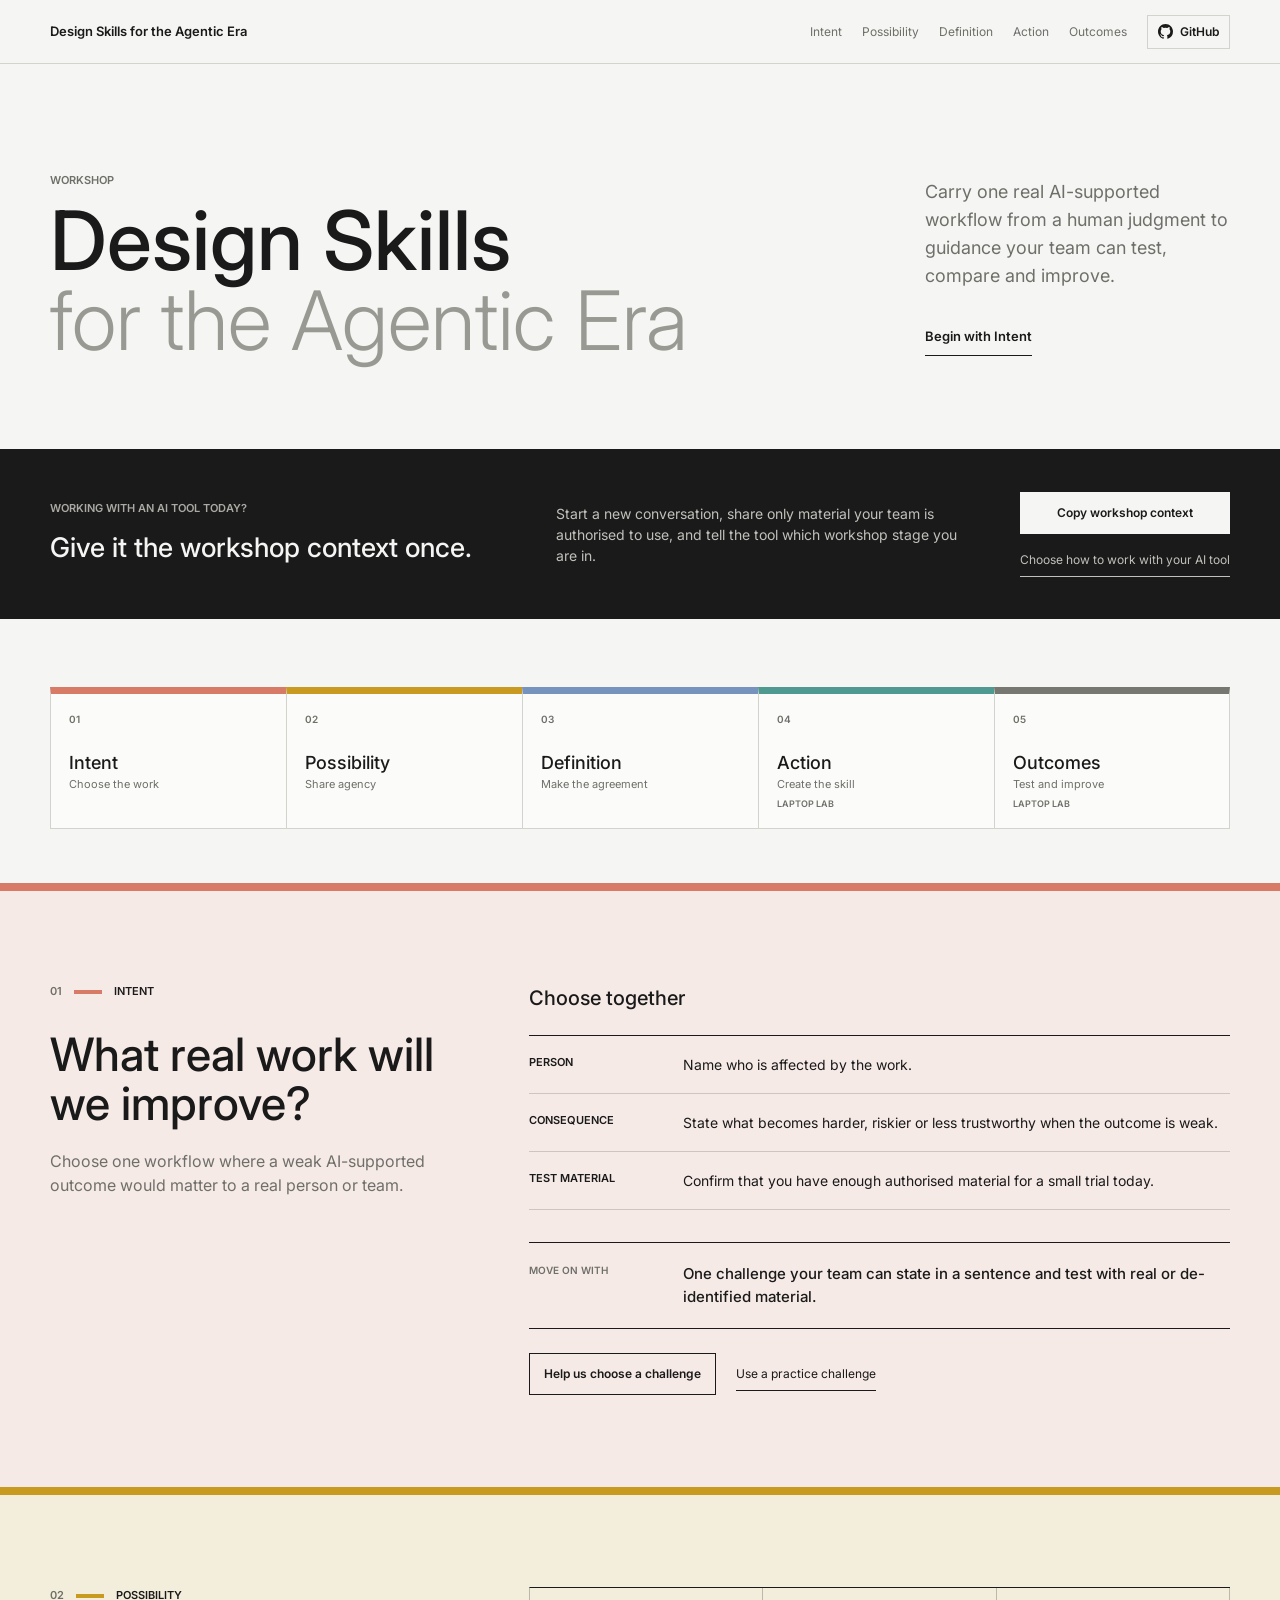
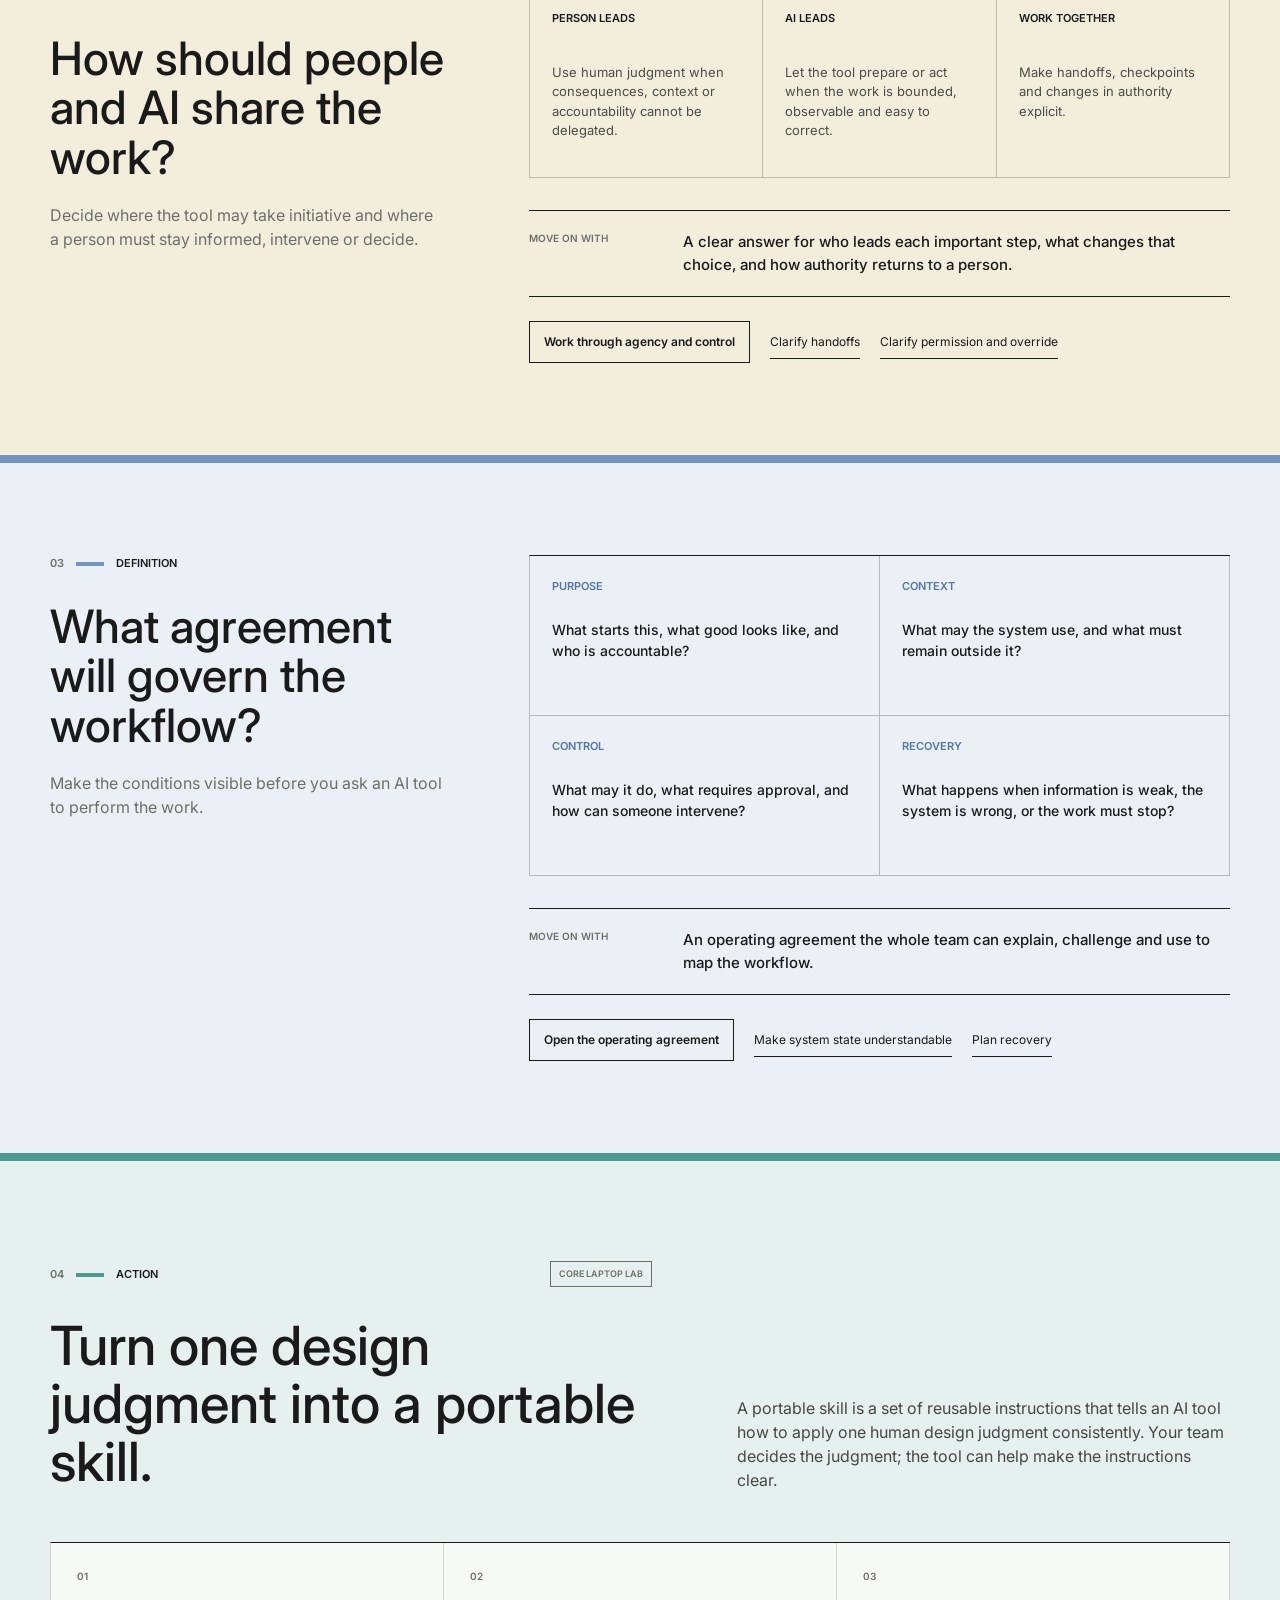
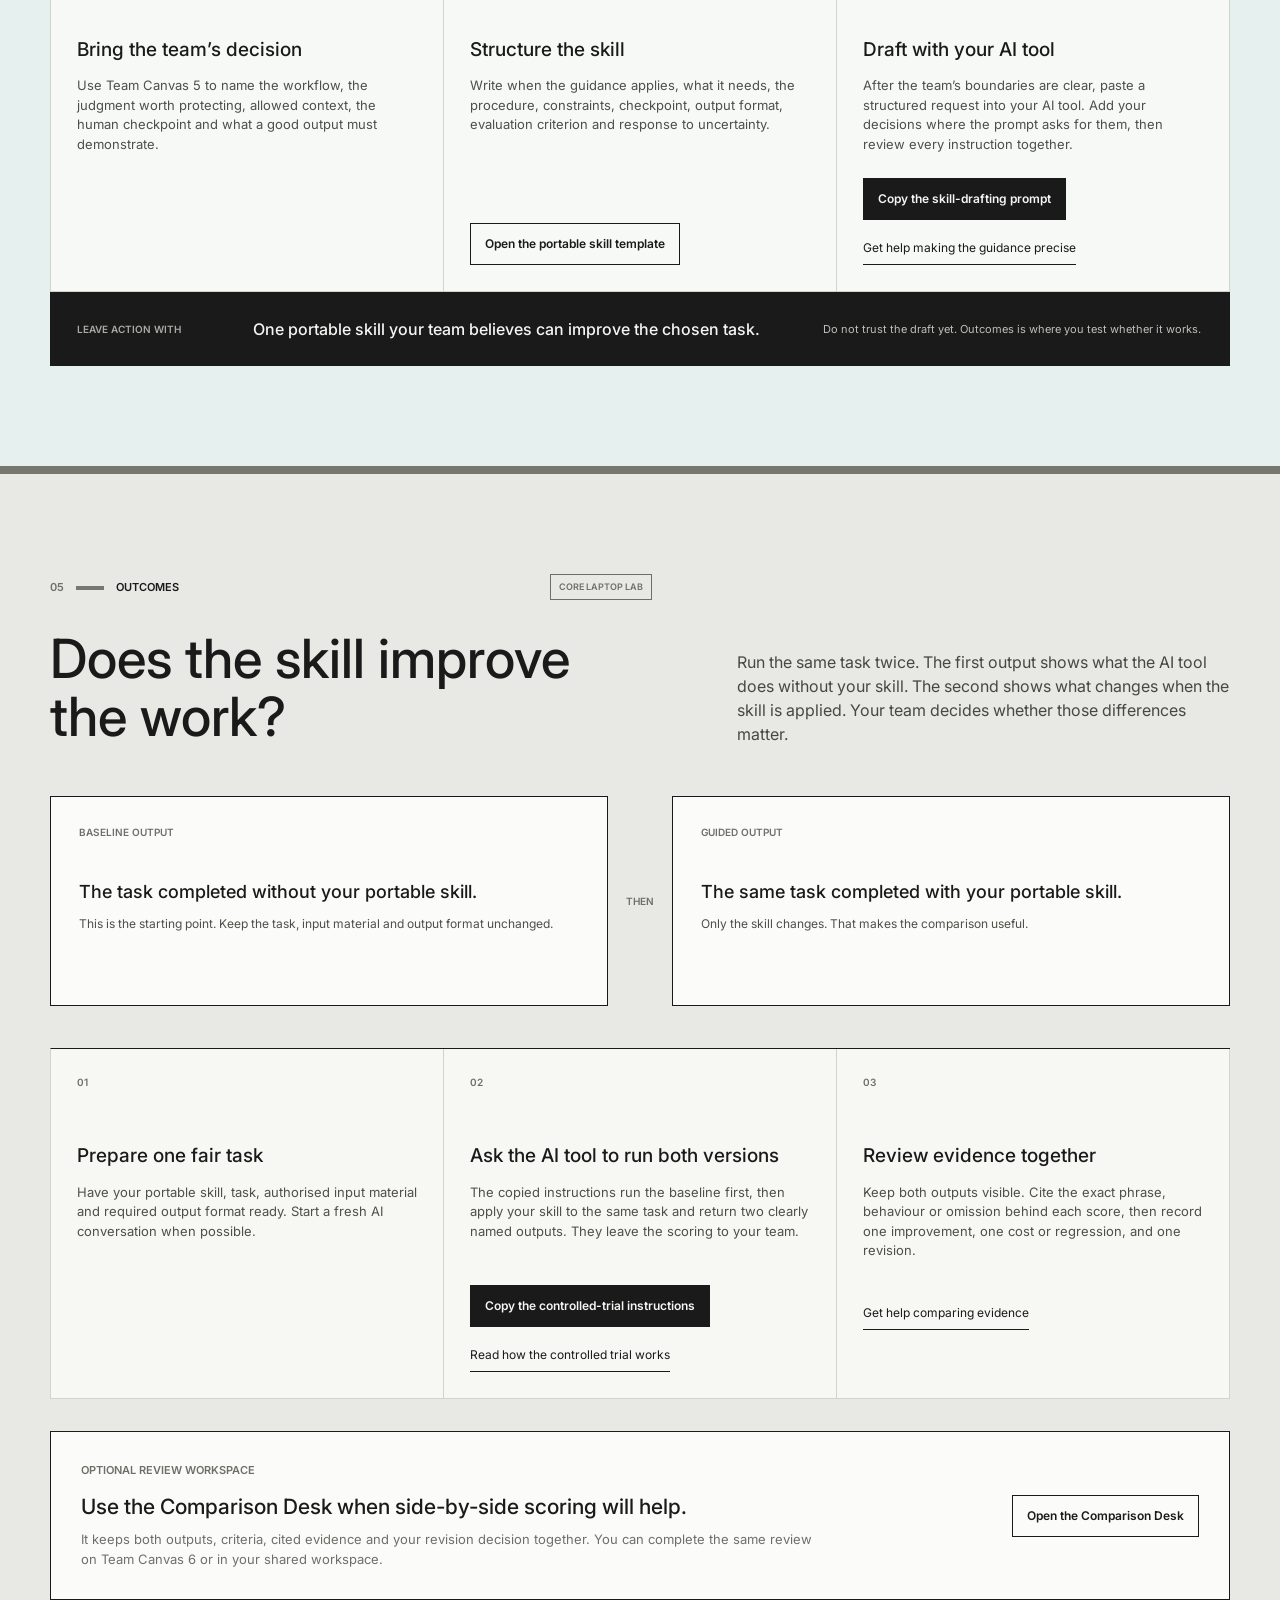
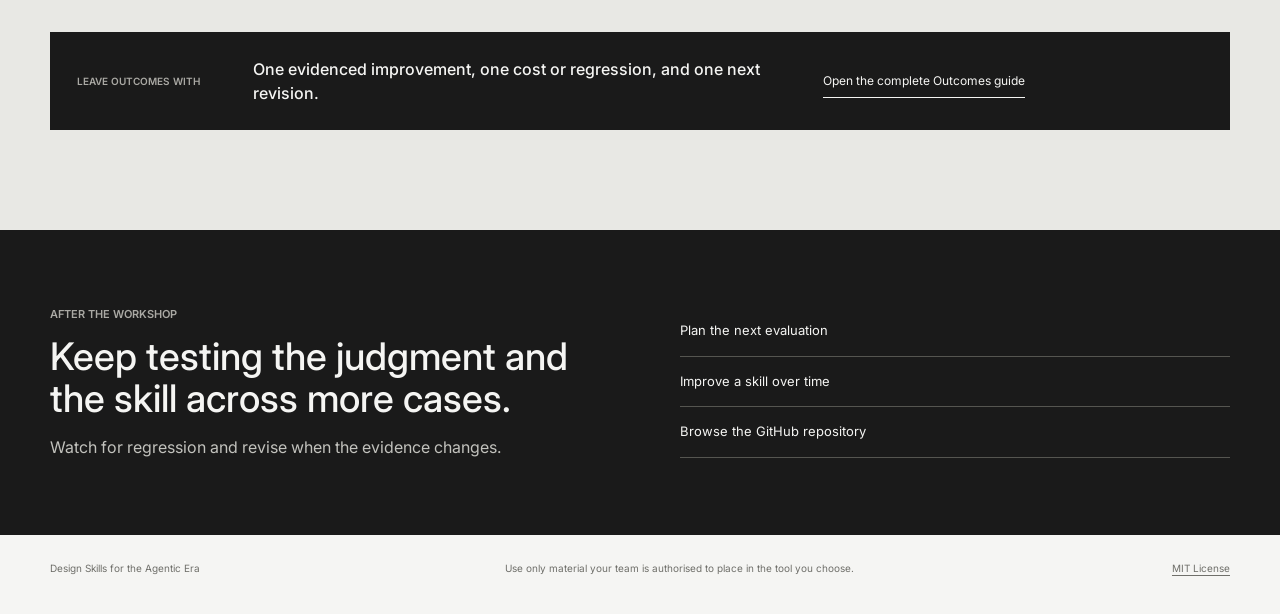
==== site/index.html @ a579d84e "Center navigation and refine closing copy" ====
<!doctype html>
<html lang="en">
<head>
  <meta charset="utf-8">
  <meta name="viewport" content="width=device-width, initial-scale=1">
  <meta name="description" content="A participant companion for the Design Skills for the Agentic Era workshop.">
  <title>Design Skills for the Agentic Era</title>
  <link rel="stylesheet" href="styles.css">
  <script src="content.generated.js" defer></script>
  <script src="app.js" defer></script>
</head>
<body>
  <header class="masthead">
    <a class="brand" href="#top"><strong>Design Skills for the Agentic Era</strong></a>
    <nav aria-label="Primary navigation">
      <a href="#intent">Intent</a>
      <a href="#possibility">Possibility</a>
      <a href="#definition">Definition</a>
      <a href="#action">Action</a>
      <a href="#outcomes">Outcomes</a>
      <a class="github-link" href="https://github.com/SuhaibAslam/hatch-conference"><svg aria-hidden="true" viewBox="0 0 16 16"><path fill="currentColor" d="M8 0C3.58 0 0 3.64 0 8.13c0 3.59 2.29 6.64 5.47 7.71.4.08.55-.18.55-.39 0-.19-.01-.84-.01-1.53-2.01.38-2.53-.5-2.69-.96-.09-.23-.48-.96-.82-1.15-.28-.15-.68-.53-.01-.54.63-.01 1.08.59 1.23.83.72 1.23 1.87.88 2.33.67.07-.53.28-.88.51-1.08-1.78-.21-3.64-.91-3.64-4.02 0-.89.31-1.62.82-2.19-.08-.21-.36-1.04.08-2.16 0 0 .67-.22 2.2.84A7.5 7.5 0 0 1 8 3.9a7.5 7.5 0 0 1 2 .27c1.53-1.06 2.2-.84 2.2-.84.44 1.12.16 1.95.08 2.16.51.57.82 1.29.82 2.19 0 3.12-1.87 3.81-3.65 4.02.29.25.54.74.54 1.5 0 1.08-.01 1.95-.01 2.22 0 .22.15.47.55.39A8.13 8.13 0 0 0 16 8.13C16 3.64 12.42 0 8 0Z"/></svg><span>GitHub</span></a>
    </nav>
  </header>

  <main id="top">
    <section class="hero shell">
      <div class="hero-title">
        <p class="eyebrow">Workshop</p>
        <h1>Design Skills <span>for the Agentic Era</span></h1>
      </div>
      <div class="hero-intro">
        <p>Carry one real AI-supported workflow from a human judgment to guidance your team can test, compare and improve.</p>
        <a class="primary-link" href="#intent">Begin with Intent</a>
      </div>
    </section>

    <section class="tool-onramp">
      <div class="shell onramp-grid">
        <div>
          <p class="eyebrow">Working with an AI tool today?</p>
          <h2>Give it the workshop context once.</h2>
        </div>
        <p>Start a new conversation, share only material your team is authorised to use, and tell the tool which workshop stage you are in.</p>
        <div class="onramp-actions">
          <button class="button button-inverse" type="button" data-copy-action="quickstart">Copy workshop context</button>
          <button class="text-link" type="button" data-resource="tool-setup/README.md">Choose how to work with your AI tool</button>
        </div>
      </div>
    </section>

    <nav class="journey-nav shell" id="journey" aria-label="Workshop stages">
      <a class="journey-link intent" href="#intent"><span>01</span><strong>Intent</strong><small>Choose the work</small></a>
      <a class="journey-link possibility" href="#possibility"><span>02</span><strong>Possibility</strong><small>Share agency</small></a>
      <a class="journey-link definition" href="#definition"><span>03</span><strong>Definition</strong><small>Make the agreement</small></a>
      <a class="journey-link action" href="#action"><span>04</span><strong>Action</strong><small>Create the skill</small><em>Laptop lab</em></a>
      <a class="journey-link outcomes" href="#outcomes"><span>05</span><strong>Outcomes</strong><small>Test and improve</small><em>Laptop lab</em></a>
    </nav>

    <section class="stage stage-intent" id="intent">
      <div class="shell stage-grid">
        <header class="stage-heading">
          <p class="stage-number">01 <span>Intent</span></p>
          <h2>What real work will we improve?</h2>
          <p>Choose one workflow where a weak AI-supported outcome would matter to a real person or team.</p>
        </header>
        <div class="stage-body">
          <h3>Choose together</h3>
          <ul class="decision-list">
            <li><span>Person</span>Name who is affected by the work.</li>
            <li><span>Consequence</span>State what becomes harder, riskier or less trustworthy when the outcome is weak.</li>
            <li><span>Test material</span>Confirm that you have enough authorised material for a small trial today.</li>
          </ul>
          <div class="stage-output"><span>Move on with</span><strong>One challenge your team can state in a sentence and test with real or de-identified material.</strong></div>
          <div class="stage-actions">
            <button class="button" type="button" data-resource="workshop/01-intent/guidance--choose-a-challenge.md">Help us choose a challenge</button>
            <button class="text-link" type="button" data-resource="workshop/01-intent/examples--starting-challenges/README.md">Use a practice challenge</button>
          </div>
        </div>
      </div>
    </section>

    <section class="stage stage-possibility" id="possibility">
      <div class="shell stage-grid">
        <header class="stage-heading">
          <p class="stage-number">02 <span>Possibility</span></p>
          <h2>How should people and AI share the work?</h2>
          <p>Decide where the tool may take initiative and where a person must stay informed, intervene or decide.</p>
        </header>
        <div class="stage-body">
          <div class="agency-grid">
            <article><span>Person leads</span><p>Use human judgment when consequences, context or accountability cannot be delegated.</p></article>
            <article><span>AI leads</span><p>Let the tool prepare or act when the work is bounded, observable and easy to correct.</p></article>
            <article><span>Work together</span><p>Make handoffs, checkpoints and changes in authority explicit.</p></article>
          </div>
          <div class="stage-output"><span>Move on with</span><strong>A clear answer for who leads each important step, what changes that choice, and how authority returns to a person.</strong></div>
          <div class="stage-actions">
            <button class="button" type="button" data-resource="workshop/02-possibility/guidance--agency-and-control.md">Work through agency and control</button>
            <button class="text-link" type="button" data-resource="skills/mixed-initiative-flow/SKILL.md">Clarify handoffs</button>
            <button class="text-link" type="button" data-resource="skills/consent-and-agency/SKILL.md">Clarify permission and override</button>
          </div>
        </div>
      </div>
    </section>

    <section class="stage stage-definition" id="definition">
      <div class="shell stage-grid">
        <header class="stage-heading">
          <p class="stage-number">03 <span>Definition</span></p>
          <h2>What agreement will govern the workflow?</h2>
          <p>Make the conditions visible before you ask an AI tool to perform the work.</p>
        </header>
        <div class="stage-body">
          <div class="agreement-grid">
            <article><span>Purpose</span><strong>What starts this, what good looks like, and who is accountable?</strong></article>
            <article><span>Context</span><strong>What may the system use, and what must remain outside it?</strong></article>
            <article><span>Control</span><strong>What may it do, what requires approval, and how can someone intervene?</strong></article>
            <article><span>Recovery</span><strong>What happens when information is weak, the system is wrong, or the work must stop?</strong></article>
          </div>
          <div class="stage-output"><span>Move on with</span><strong>An operating agreement the whole team can explain, challenge and use to map the workflow.</strong></div>
          <div class="stage-actions">
            <button class="button" type="button" data-resource="workshop/03-definition/template--operating-agreement.md">Open the operating agreement</button>
            <button class="text-link" type="button" data-resource="skills/transparency-patterns/SKILL.md">Make system state understandable</button>
            <button class="text-link" type="button" data-resource="skills/failure-recovery/SKILL.md">Plan recovery</button>
          </div>
        </div>
      </div>
    </section>

    <section class="stage stage-action lab-stage" id="action">
      <div class="shell">
        <header class="lab-heading">
          <div>
            <p class="stage-number">04 <span>Action</span> <em>Core laptop lab</em></p>
            <h2>Turn one design judgment into a portable skill.</h2>
          </div>
          <p>A portable skill is a set of reusable instructions that tells an AI tool how to apply one human design judgment consistently. Your team decides the judgment; the tool can help make the instructions clear.</p>
        </header>

        <div class="lab-steps">
          <article class="lab-step">
            <span class="step-number">01</span>
            <h3>Bring the team’s decision</h3>
            <p>Use Team Canvas 5 to name the workflow, the judgment worth protecting, allowed context, the human checkpoint and what a good output must demonstrate.</p>
          </article>
          <article class="lab-step">
            <span class="step-number">02</span>
            <h3>Structure the skill</h3>
            <p>Write when the guidance applies, what it needs, the procedure, constraints, checkpoint, output format, evaluation criterion and response to uncertainty.</p>
            <button class="button" type="button" data-resource="workshop/04-action/template--portable-skill.md">Open the portable skill template</button>
          </article>
          <article class="lab-step">
            <span class="step-number">03</span>
            <h3>Draft with your AI tool</h3>
            <p>After the team’s boundaries are clear, paste a structured request into your AI tool. Add your decisions where the prompt asks for them, then review every instruction together.</p>
            <button class="button button-primary" type="button" data-copy-action="draft">Copy the skill-drafting prompt</button>
            <button class="text-link" type="button" data-resource="skills/constraint-specification/SKILL.md">Get help making the guidance precise</button>
          </article>
        </div>
        <div class="lab-output"><span>Leave Action with</span><strong>One portable skill your team believes can improve the chosen task.</strong><small>Do not trust the draft yet. Outcomes is where you test whether it works.</small></div>
      </div>
    </section>

    <section class="stage stage-outcomes lab-stage" id="outcomes">
      <div class="shell">
        <header class="lab-heading outcomes-heading">
          <div>
            <p class="stage-number">05 <span>Outcomes</span> <em>Core laptop lab</em></p>
            <h2>Does the skill improve the work?</h2>
          </div>
          <p>Run the same task twice. The first output shows what the AI tool does without your skill. The second shows what changes when the skill is applied. Your team decides whether those differences matter.</p>
        </header>

        <div class="comparison-pair" aria-label="Controlled comparison">
          <article><span>Baseline output</span><strong>The task completed without your portable skill.</strong><p>This is the starting point. Keep the task, input material and output format unchanged.</p></article>
          <div aria-hidden="true">then</div>
          <article><span>Guided output</span><strong>The same task completed with your portable skill.</strong><p>Only the skill changes. That makes the comparison useful.</p></article>
        </div>

        <div class="outcome-steps">
          <article>
            <span class="step-number">01</span>
            <h3>Prepare one fair task</h3>
            <p>Have your portable skill, task, authorised input material and required output format ready. Start a fresh AI conversation when possible.</p>
          </article>
          <article>
            <span class="step-number">02</span>
            <h3>Ask the AI tool to run both versions</h3>
            <p>The copied instructions run the baseline first, then apply your skill to the same task and return two clearly named outputs. They leave the scoring to your team.</p>
            <button class="button button-primary" type="button" data-copy-action="trial">Copy the controlled-trial instructions</button>
            <button class="text-link" type="button" data-resource="skills/run-skill-trial/SKILL.md">Read how the controlled trial works</button>
          </article>
          <article>
            <span class="step-number">03</span>
            <h3>Review evidence together</h3>
            <p>Keep both outputs visible. Cite the exact phrase, behaviour or omission behind each score, then record one improvement, one cost or regression, and one revision.</p>
            <button class="text-link" type="button" data-resource="skills/comparative-evaluation/SKILL.md">Get help comparing evidence</button>
          </article>
        </div>

        <div class="desk-callout">
          <div>
            <p class="eyebrow">Optional review workspace</p>
            <h3>Use the Comparison Desk when side-by-side scoring will help.</h3>
            <p>It keeps both outputs, criteria, cited evidence and your revision decision together. You can complete the same review on Team Canvas 6 or in your shared workspace.</p>
          </div>
          <a class="button" data-desk href="../workshop/05-outcomes/comparison-desk.html">Open the Comparison Desk</a>
        </div>

        <div class="lab-output"><span>Leave Outcomes with</span><strong>One evidenced improvement, one cost or regression, and one next revision.</strong><button class="text-link" type="button" data-resource="workshop/05-outcomes/00-start-here.md">Open the complete Outcomes guide</button></div>
      </div>
    </section>

    <section class="after-workshop">
      <div class="shell after-grid">
        <div><p class="eyebrow">After the workshop</p><h2>Keep testing the judgment and the skill across more cases.</h2><p>Watch for regression and revise when the evidence changes.</p></div>
        <div class="after-links">
          <button type="button" data-resource="workshop/05-outcomes/template--skill-evaluation-plan.md">Plan the next evaluation</button>
          <button type="button" data-resource="skills/create-and-improve-skills/SKILL.md">Improve a skill over time</button>
          <a href="https://github.com/SuhaibAslam/hatch-conference">Browse the GitHub repository</a>
        </div>
      </div>
    </section>
  </main>

  <footer class="footer shell">
    <span>Design Skills for the Agentic Era</span><span>Use only material your team is authorised to place in the tool you choose.</span><a href="https://github.com/SuhaibAslam/hatch-conference/blob/main/LICENSE">MIT License</a>
  </footer>

  <dialog class="resource-dialog" id="resource-dialog" aria-labelledby="resource-title">
    <header class="dialog-head"><div><p class="eyebrow" id="resource-kind">Workshop guidance</p><h2 id="resource-title">Resource</h2></div><button type="button" data-close aria-label="Close guidance">Close</button></header>
    <article class="dialog-content" id="resource-content"></article>
    <footer class="dialog-foot"><button class="copy-resource" type="button" data-copy-resource>Copy this guidance</button><a id="resource-source" href="https://github.com/SuhaibAslam/hatch-conference">View in GitHub repository</a></footer>
  </dialog>
  <div class="toast" id="toast" role="status" aria-live="polite"></div>
</body>
</html>
---- site/styles.css ----
@import url('https://fonts.googleapis.com/css2?family=Inter:wght@300;400;500;600&display=swap');

:root {
  --ink: #1a1a1a;
  --paper: #f5f5f3;
  --white: #fbfbf9;
  --muted: #6f6f6a;
  --line: #d3d3cd;
  --intent: #d77b67;
  --possibility: #c99a20;
  --definition: #7693bd;
  --action: #4f9a90;
  --outcomes: #777772;
}

* { box-sizing: border-box; }
html { scroll-behavior: smooth; }
body { margin: 0; background: var(--paper); color: var(--ink); font: 400 16px/1.5 Inter, Arial, sans-serif; }
button { font: inherit; }
button, a { -webkit-tap-highlight-color: transparent; }
button:focus-visible, a:focus-visible { outline: 2px solid var(--ink); outline-offset: 3px; }
a { color: inherit; text-underline-offset: 3px; }
.shell { width: min(1180px, calc(100% - 48px)); margin-inline: auto; }
.eyebrow { margin: 0 0 12px; color: var(--muted); font-size: 11px; font-weight: 600; letter-spacing: 0; text-transform: uppercase; }

.masthead { position: sticky; top: 0; z-index: 20; display: flex; min-height: 64px; padding: 0 max(24px, calc((100vw - 1180px) / 2)); align-items: center; justify-content: space-between; gap: 24px; border-bottom: 1px solid var(--line); background: rgba(245, 245, 243, .96); backdrop-filter: blur(12px); }
.brand { display: flex; align-items: baseline; text-decoration: none; }
.brand strong { font-size: 13px; font-weight: 600; }
.masthead nav { display: flex; align-items: center; gap: 20px; font-size: 12px; }
.masthead nav a { color: var(--muted); text-decoration: none; }
.masthead nav a:hover, .masthead nav a:focus-visible { color: var(--ink); text-decoration: underline; }
.masthead nav .github-link { display: inline-flex; min-height: 34px; padding: 7px 10px; align-items: center; gap: 7px; border: 1px solid var(--line); color: var(--ink); font-weight: 600; }
.masthead nav .github-link:hover, .masthead nav .github-link:focus-visible { border-color: var(--ink); background: var(--white); text-decoration: none; }
.github-link svg { width: 15px; height: 15px; flex: 0 0 auto; }

.hero { display: grid; grid-template-columns: minmax(0, 1.45fr) minmax(280px, .55fr); gap: 70px; align-items: end; padding-block: 108px 88px; }
.hero h1 { max-width: 920px; margin: 0; font-size: 82px; font-weight: 500; letter-spacing: 0; line-height: .98; }
.hero h1 span { display: block; color: #999994; font-size: inherit; font-weight: 300; white-space: nowrap; }
.hero-intro { padding-bottom: 5px; }
.hero-intro p { max-width: 450px; margin: 0 0 28px; color: var(--muted); font-size: 18px; line-height: 1.55; }
.primary-link { display: inline-block; padding: 9px 0; border-bottom: 1px solid var(--ink); font-size: 13px; font-weight: 600; text-decoration: none; }

.tool-onramp { background: var(--ink); color: var(--paper); }
.onramp-grid { display: grid; grid-template-columns: 1.1fr 1fr auto; min-height: 170px; gap: 48px; align-items: center; }
.onramp-grid h2 { margin: 0; font-size: 27px; font-weight: 500; letter-spacing: 0; }
.onramp-grid > p { max-width: 430px; margin: 0; color: #c1c1bb; font-size: 14px; }
.onramp-grid .eyebrow { color: #aaa9a4; }
.onramp-actions { display: grid; min-width: 210px; gap: 10px; }

.button { display: inline-flex; min-height: 42px; padding: 10px 14px; align-items: center; justify-content: center; border: 1px solid var(--ink); border-radius: 0; background: transparent; color: var(--ink); font-size: 12px; font-weight: 600; text-align: center; text-decoration: none; cursor: pointer; }
.button:hover, .button:focus-visible { background: var(--ink); color: var(--paper); }
.button-primary { border-color: var(--ink); background: var(--ink); color: var(--paper); }
.button-primary:hover, .button-primary:focus-visible { border-color: #454540; background: #454540; color: var(--white); }
.button-inverse { border-color: var(--paper); background: var(--paper); color: var(--ink); }
.button-inverse:hover, .button-inverse:focus-visible { border-color: #d4d4cf; background: #d4d4cf; color: var(--ink); }
.text-link { padding: 7px 0; border: 0; border-bottom: 1px solid currentColor; background: transparent; color: inherit; font-size: 12px; text-align: left; cursor: pointer; }
.text-link:hover, .text-link:focus-visible { color: var(--ink); border-bottom-width: 2px; }
.onramp-actions .text-link { color: #c1c1bb; text-align: center; }

.journey-nav { display: grid; grid-template-columns: repeat(5, 1fr); padding-block: 68px 54px; }
.journey-link { --stage: var(--intent); position: relative; display: flex; min-height: 142px; padding: 18px; flex-direction: column; border: 1px solid var(--line); border-top: 7px solid var(--stage); border-right: 0; background: var(--white); text-decoration: none; }
.journey-link:last-child { border-right: 1px solid var(--line); }
.journey-link:hover, .journey-link:focus-visible { background: color-mix(in srgb, var(--stage) 13%, var(--white)); }
.journey-link.possibility { --stage: var(--possibility); }
.journey-link.definition { --stage: var(--definition); }
.journey-link.action { --stage: var(--action); }
.journey-link.outcomes { --stage: var(--outcomes); }
.journey-link span { margin-bottom: 22px; color: var(--muted); font-size: 10px; font-weight: 600; }
.journey-link strong { font-size: 18px; font-weight: 500; }
.journey-link small { color: var(--muted); font-size: 11px; }
.journey-link em { margin-top: auto; color: var(--muted); font-size: 9px; font-style: normal; font-weight: 600; text-transform: uppercase; }

.stage { scroll-margin-top: 63px; padding-block: 92px; border-top: 8px solid var(--stage); }
.stage-intent { --stage: var(--intent); background: #f6eae6; }
.stage-possibility { --stage: var(--possibility); background: #f3eddc; }
.stage-definition { --stage: var(--definition); background: #eaf0f6; }
.stage-action { --stage: var(--action); background: #e6f0ee; }
.stage-outcomes { --stage: var(--outcomes); background: #e8e8e4; }
.stage-grid { display: grid; grid-template-columns: .72fr 1.28fr; gap: 84px; }
.stage-heading { position: sticky; top: 105px; align-self: start; }
.stage-number { display: flex; margin: 0 0 30px; align-items: center; gap: 12px; color: var(--muted); font-size: 11px; font-weight: 600; text-transform: uppercase; }
.stage-number span { color: var(--ink); }
.stage-number span::before { content: ''; display: inline-block; width: 28px; height: 4px; margin-right: 12px; background: var(--stage); vertical-align: middle; }
.stage-number em { margin-left: auto; padding: 5px 8px; border: 1px solid currentColor; font-size: 9px; font-style: normal; }
.stage-heading h2, .lab-heading h2 { margin: 0 0 20px; font-size: 46px; font-weight: 500; letter-spacing: 0; line-height: 1.08; }
.stage-heading > p:last-child { max-width: 430px; margin: 0; color: var(--muted); font-size: 16px; }
.stage-body > h3 { margin: 0 0 22px; font-size: 20px; font-weight: 500; }
.decision-list { margin: 0; padding: 0; list-style: none; border-top: 1px solid var(--ink); }
.decision-list li { display: grid; grid-template-columns: 130px 1fr; gap: 24px; padding: 18px 0; border-bottom: 1px solid rgba(26, 26, 26, .18); font-size: 14px; }
.decision-list span { font-size: 11px; font-weight: 600; text-transform: uppercase; }
.stage-output { display: grid; grid-template-columns: 130px 1fr; gap: 24px; margin-top: 32px; padding: 20px 0; border-top: 1px solid var(--ink); border-bottom: 1px solid var(--ink); }
.stage-output span { color: var(--muted); font-size: 10px; font-weight: 600; text-transform: uppercase; }
.stage-output strong { font-size: 15px; font-weight: 500; }
.stage-actions { display: flex; margin-top: 24px; align-items: center; flex-wrap: wrap; gap: 12px 20px; }

.agency-grid { display: grid; grid-template-columns: repeat(3, 1fr); border-top: 1px solid var(--ink); border-left: 1px solid rgba(26, 26, 26, .25); }
.agency-grid article { min-height: 190px; padding: 22px; border-right: 1px solid rgba(26, 26, 26, .25); border-bottom: 1px solid rgba(26, 26, 26, .25); }
.agency-grid span, .agreement-grid span { display: block; margin-bottom: 36px; font-size: 11px; font-weight: 600; text-transform: uppercase; }
.agency-grid p { margin: 0; color: #4c4c48; font-size: 13px; }
.agreement-grid { display: grid; grid-template-columns: repeat(2, 1fr); border-top: 1px solid var(--ink); border-left: 1px solid rgba(26, 26, 26, .25); }
.agreement-grid article { min-height: 160px; padding: 22px; border-right: 1px solid rgba(26, 26, 26, .25); border-bottom: 1px solid rgba(26, 26, 26, .25); }
.agreement-grid span { margin-bottom: 24px; color: #5576a2; }
.agreement-grid strong { display: block; font-size: 14px; font-weight: 500; }

.lab-stage { padding-block: 100px; }
.lab-heading { display: grid; grid-template-columns: 1.1fr .9fr; gap: 85px; align-items: end; margin-bottom: 50px; }
.lab-heading h2 { max-width: 690px; margin-bottom: 0; font-size: 54px; }
.lab-heading > p { max-width: 510px; margin: 0; color: #474743; font-size: 16px; }
.lab-steps, .outcome-steps { display: grid; grid-template-columns: repeat(3, 1fr); border-top: 1px solid var(--ink); border-left: 1px solid var(--line); }
.lab-step, .outcome-steps article { display: flex; min-height: 330px; padding: 26px; flex-direction: column; border-right: 1px solid var(--line); border-bottom: 1px solid var(--line); background: rgba(251, 251, 249, .78); }
.step-number { display: block; margin-bottom: 52px; color: var(--muted); font-size: 10px; font-weight: 600; }
.lab-step h3, .outcome-steps h3 { margin: 0 0 12px; font-size: 19px; font-weight: 500; }
.lab-step p, .outcome-steps p { margin: 0 0 24px; color: #4f4f4a; font-size: 13px; }
.lab-step .button, .outcome-steps .button { margin-top: auto; align-self: flex-start; }
.lab-step .text-link, .outcome-steps .text-link { margin-top: 12px; align-self: flex-start; }
.lab-output { display: grid; grid-template-columns: 150px 1fr minmax(240px, .7fr); gap: 26px; padding: 25px 27px; align-items: center; background: var(--ink); color: var(--paper); }
.lab-output span { color: #aaa9a4; font-size: 10px; font-weight: 600; text-transform: uppercase; }
.lab-output strong { font-size: 16px; font-weight: 500; }
.lab-output small { color: #bfbfb8; font-size: 11px; }
.lab-output .text-link { color: var(--paper); justify-self: start; }

.comparison-pair { display: grid; grid-template-columns: 1fr 64px 1fr; margin-bottom: 42px; align-items: stretch; }
.comparison-pair article { min-height: 210px; padding: 28px; border: 1px solid var(--ink); background: var(--white); }
.comparison-pair article:last-child { background: var(--white); }
.comparison-pair > div { display: flex; align-items: center; justify-content: center; color: var(--muted); font-size: 10px; font-weight: 600; text-transform: uppercase; }
.comparison-pair span { display: block; margin-bottom: 38px; color: var(--muted); font-size: 10px; font-weight: 600; text-transform: uppercase; }
.comparison-pair strong { display: block; margin-bottom: 10px; font-size: 18px; font-weight: 500; }
.comparison-pair p { margin: 0; color: #4f4f4a; font-size: 12px; }
.outcome-steps { margin-bottom: 32px; }
.outcome-steps article { min-height: 350px; }
.desk-callout { display: grid; grid-template-columns: 1fr auto; gap: 50px; margin-bottom: 32px; padding: 30px; align-items: center; border: 1px solid var(--ink); background: var(--white); }
.desk-callout h3 { margin: 0 0 8px; font-size: 21px; font-weight: 500; }
.desk-callout p:last-child { max-width: 750px; margin: 0; color: var(--muted); font-size: 13px; }

.after-workshop { padding-block: 76px; background: var(--ink); color: var(--paper); }
.after-grid { display: grid; grid-template-columns: 1fr 1fr; gap: 80px; }
.after-grid h2 { margin: 0 0 15px; font-size: 38px; font-weight: 500; letter-spacing: 0; line-height: 1.12; }
.after-grid p:not(.eyebrow) { max-width: 520px; margin: 0; color: #c2c2bd; }
.after-grid .eyebrow { color: #aaa9a4; }
.after-links { display: grid; align-content: start; }
.after-links button, .after-links a { padding: 15px 0; border: 0; border-bottom: 1px solid #555550; background: none; color: var(--paper); font-size: 13px; text-align: left; text-decoration: none; cursor: pointer; }
.after-links button:hover, .after-links a:hover, .after-links button:focus-visible, .after-links a:focus-visible { color: #cde4e1; }
.footer { display: grid; grid-template-columns: 1fr 1.5fr auto; gap: 30px; padding-block: 26px 38px; color: var(--muted); font-size: 10px; }

.resource-dialog { width: min(900px, calc(100% - 32px)); max-height: min(860px, calc(100vh - 32px)); padding: 0; border: 1px solid var(--ink); background: var(--white); color: var(--ink); }
.resource-dialog::backdrop { background: rgba(26, 26, 26, .66); }
.dialog-head { position: sticky; top: 0; z-index: 1; display: flex; padding: 22px 26px; align-items: start; justify-content: space-between; gap: 20px; border-bottom: 1px solid var(--line); background: var(--white); }
.dialog-head h2 { margin: 0; font-size: 27px; font-weight: 500; letter-spacing: 0; }
.dialog-head button { padding: 6px 0; border: 0; background: none; color: var(--muted); font-size: 12px; cursor: pointer; }
.dialog-content { padding: 42px; }
.dialog-content > h1:first-child { display: none; }
.dialog-content h1 { font-size: 36px; }
.dialog-content h2 { margin: 34px 0 13px; font-size: 22px; font-weight: 500; }
.dialog-content h3 { margin: 26px 0 10px; font-size: 16px; }
.dialog-content p, .dialog-content li { max-width: 720px; font-size: 14px; }
.dialog-content li { margin-bottom: 7px; }
.dialog-content code { padding: 2px 4px; background: #ecece8; font: 12px/1.4 ui-monospace, monospace; }
.dialog-content pre { overflow: auto; padding: 16px; background: var(--ink); color: var(--paper); }
.dialog-content pre code { padding: 0; background: none; color: inherit; }
.dialog-content table { width: 100%; border-collapse: collapse; font-size: 12px; }
.dialog-content th, .dialog-content td { padding: 9px; border: 1px solid var(--line); text-align: left; vertical-align: top; }
.dialog-foot { display: flex; padding: 16px 26px; align-items: center; justify-content: space-between; gap: 20px; border-top: 1px solid var(--line); }
.copy-resource { padding: 8px 11px; border: 1px solid var(--ink); background: var(--ink); color: var(--paper); font-size: 11px; cursor: pointer; }
.dialog-foot a { color: var(--muted); font-size: 10px; }
.toast { position: fixed; z-index: 30; right: 22px; bottom: 22px; max-width: 380px; padding: 12px 15px; border: 1px solid var(--ink); background: var(--ink); color: var(--paper); font-size: 12px; opacity: 0; pointer-events: none; transform: translateY(8px); transition: opacity .18s, transform .18s; }
.toast.show { opacity: 1; transform: none; }

@media (max-width: 950px) {
  .masthead nav a:nth-child(2), .masthead nav a:nth-child(3) { display: none; }
  .hero { grid-template-columns: 1fr; gap: 38px; padding-block: 78px 62px; }
  .hero h1 { font-size: 64px; }
  .onramp-grid { grid-template-columns: 1fr 1fr; padding-block: 32px; }
  .onramp-actions { grid-column: 1 / -1; grid-template-columns: 1fr 1fr; }
  .stage-grid, .lab-heading { grid-template-columns: 1fr; gap: 38px; }
  .stage-heading { position: static; }
  .lab-steps, .outcome-steps { grid-template-columns: 1fr; }
  .lab-step, .outcome-steps article { min-height: auto; }
  .step-number { margin-bottom: 28px; }
  .lab-output { grid-template-columns: 120px 1fr; }
  .lab-output small, .lab-output .text-link { grid-column: 2; }
}

@media (max-width: 700px) {
  .shell { width: min(100% - 28px, 1180px); }
  .masthead { min-height: 58px; padding-inline: 14px; }
  .brand span, .masthead nav a:not(:last-child) { display: none; }
  .brand strong, .masthead nav a { font-size: 11px; }
  .hero { padding-block: 58px 48px; }
  .hero h1 { font-size: 40px; line-height: 1.02; }
  .hero h1 span { margin-top: 4px; white-space: normal; }
  .hero-intro p { font-size: 16px; }
  .onramp-grid { grid-template-columns: 1fr; gap: 22px; }
  .onramp-actions { grid-column: auto; grid-template-columns: 1fr; }
  .journey-nav { grid-template-columns: 1fr; padding-block: 42px; }
  .journey-link { display: grid; grid-template-columns: 34px 110px 1fr auto; min-height: 70px; padding: 12px 14px; align-items: center; border-right: 1px solid var(--line); border-top-width: 4px; }
  .journey-link span { margin: 0; }
  .journey-link strong { font-size: 16px; }
  .journey-link small { font-size: 11px; }
  .journey-link em { margin: 0; }
  .stage, .lab-stage { padding-block: 68px; }
  .stage-heading h2, .lab-heading h2 { font-size: 36px; }
  .decision-list li, .stage-output { grid-template-columns: 1fr; gap: 7px; }
  .agency-grid, .agreement-grid { grid-template-columns: 1fr; }
  .agency-grid article, .agreement-grid article { min-height: auto; }
  .agency-grid span, .agreement-grid span { margin-bottom: 16px; }
  .stage-actions { align-items: stretch; flex-direction: column; }
  .stage-actions .button { width: 100%; }
  .lab-output { grid-template-columns: 1fr; }
  .lab-output small, .lab-output .text-link { grid-column: auto; }
  .comparison-pair { grid-template-columns: 1fr; }
  .comparison-pair > div { min-height: 42px; }
  .desk-callout { grid-template-columns: 1fr; gap: 24px; }
  .after-grid, .footer { grid-template-columns: 1fr; gap: 30px; }
  .dialog-content { padding: 26px; }
  .dialog-foot { align-items: start; flex-direction: column; }
}
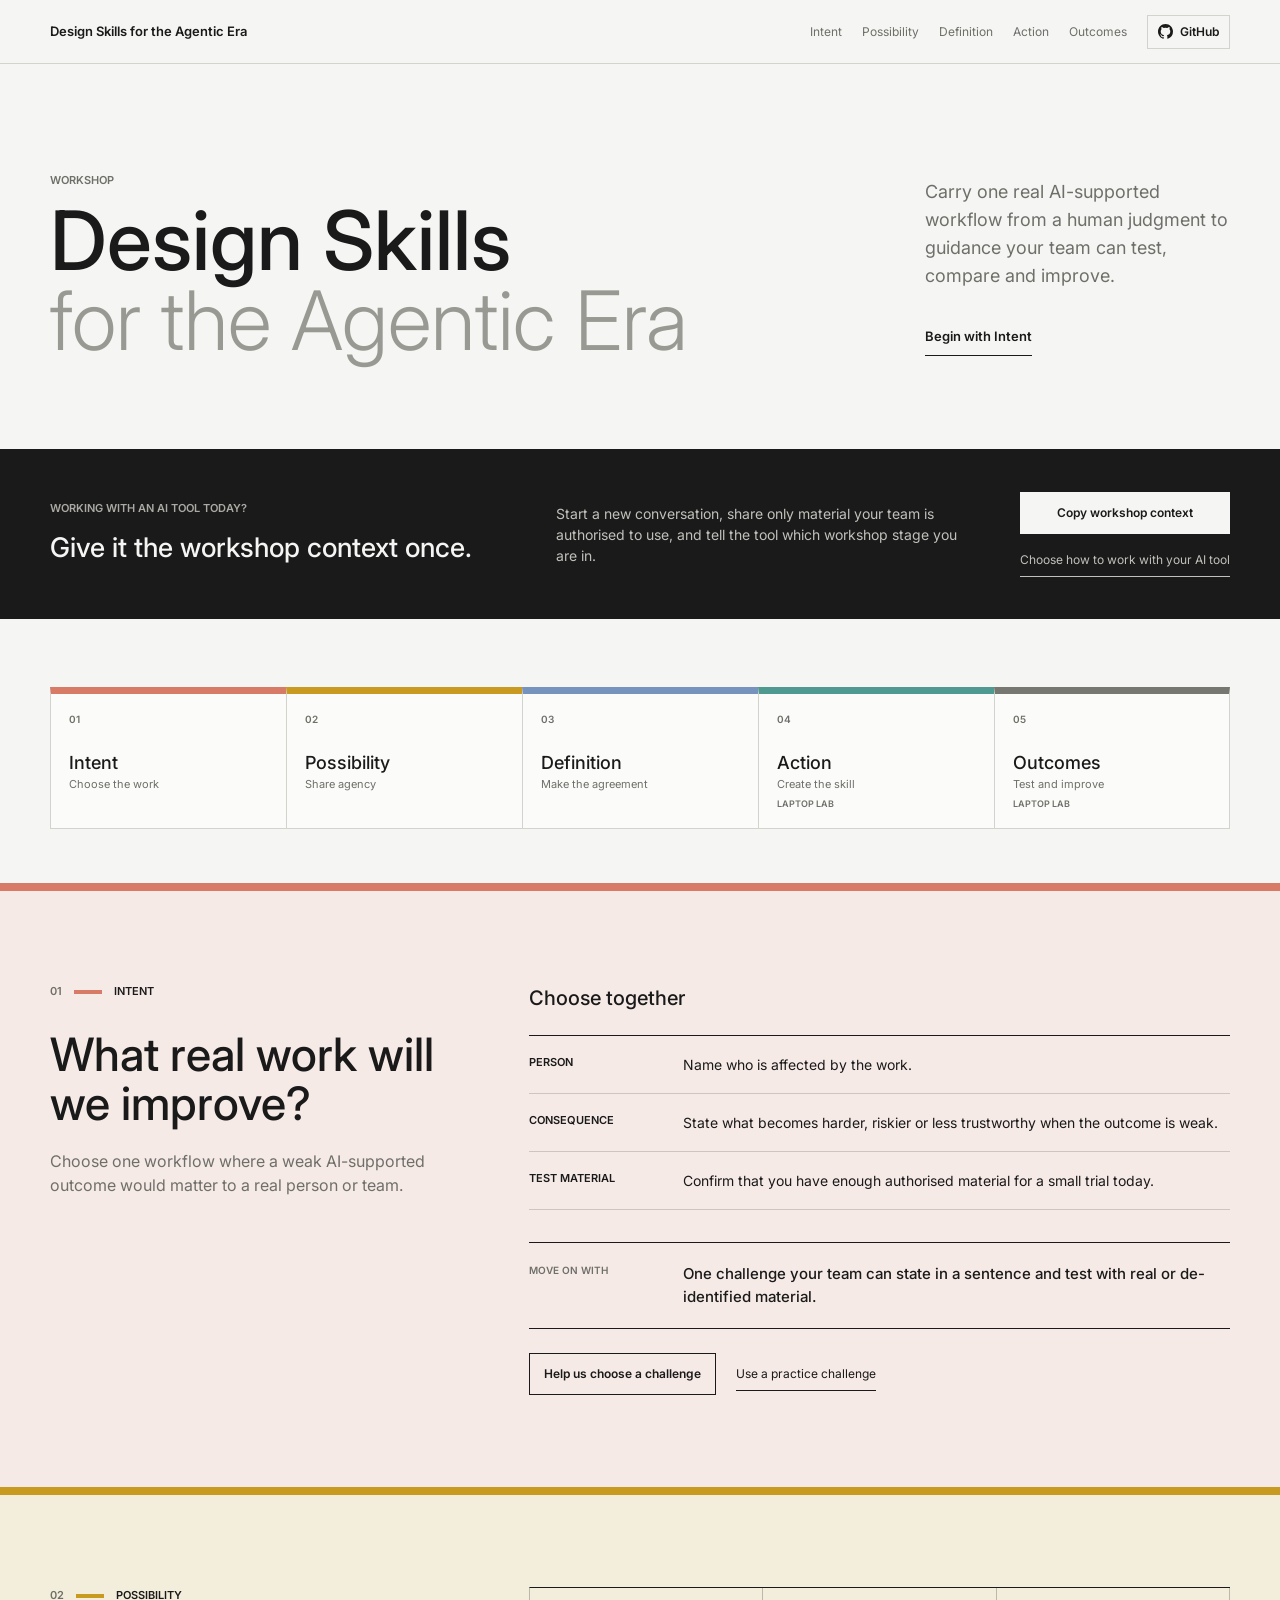
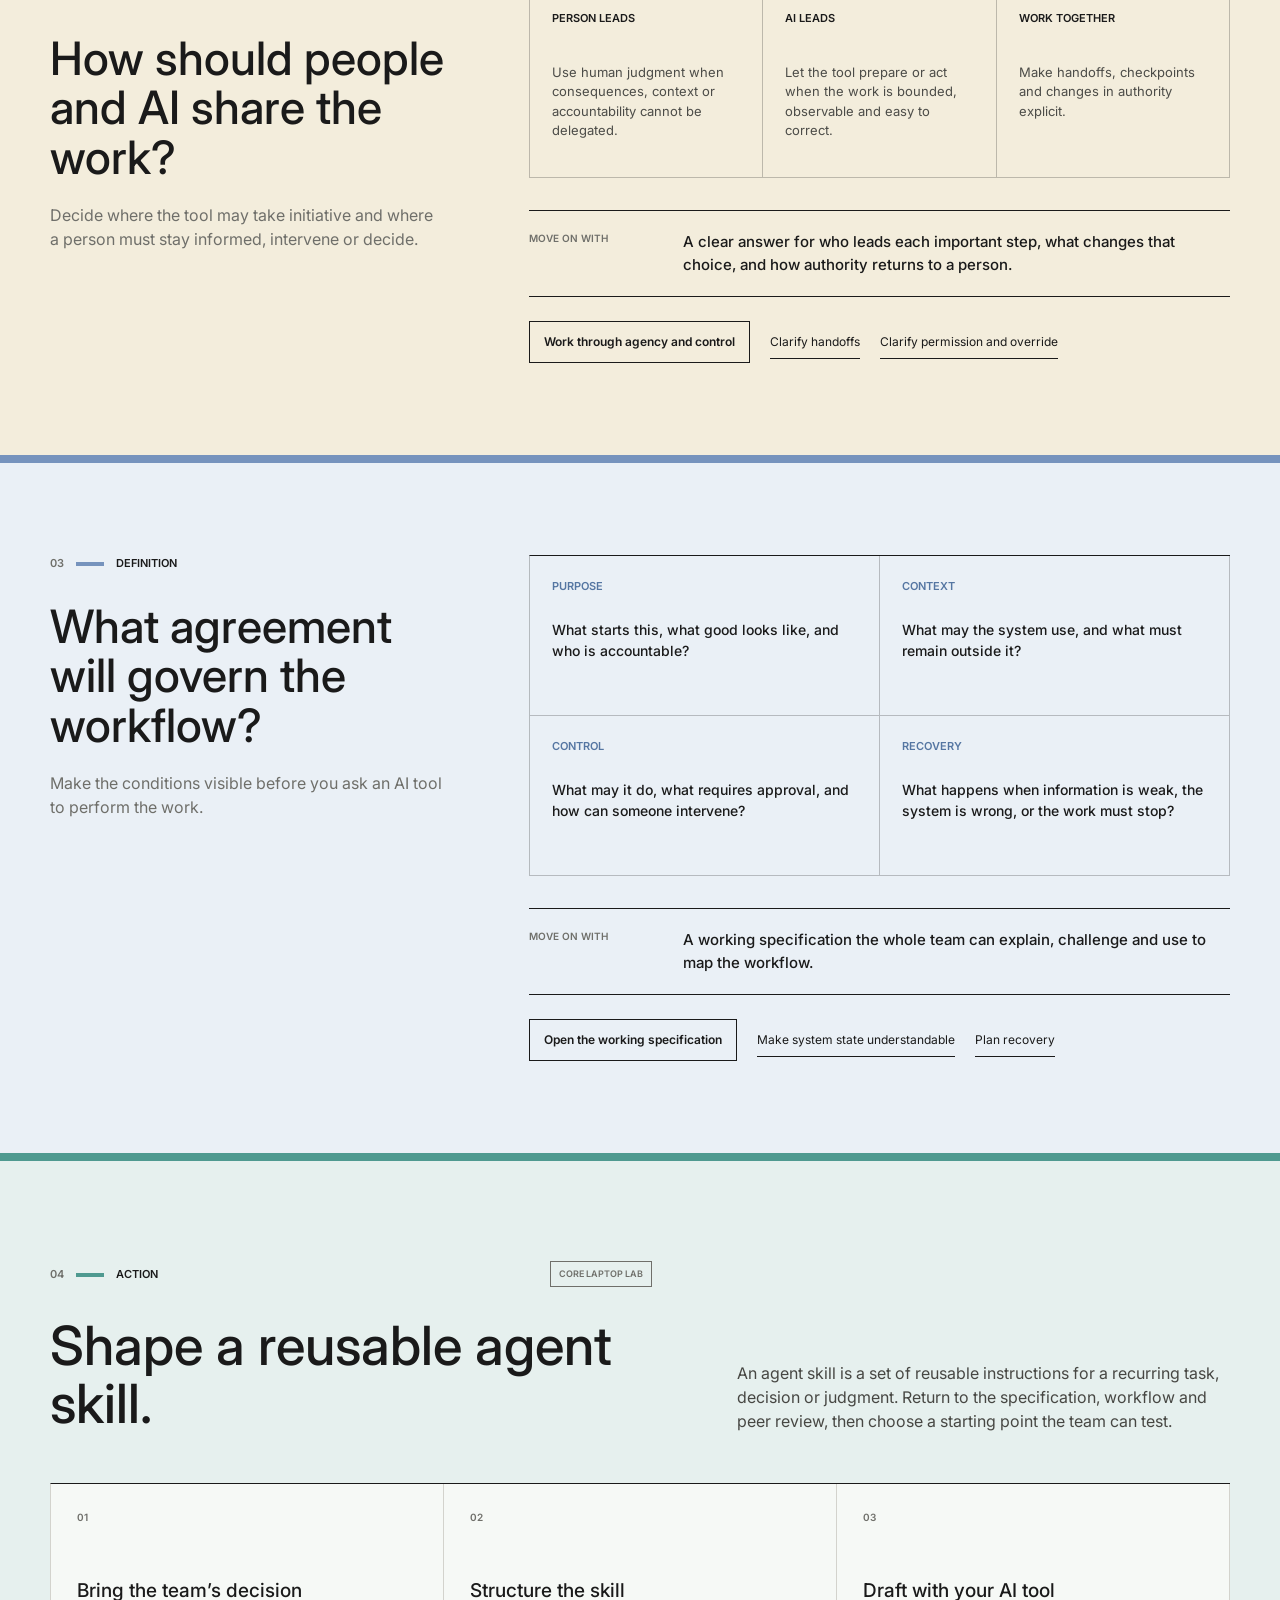
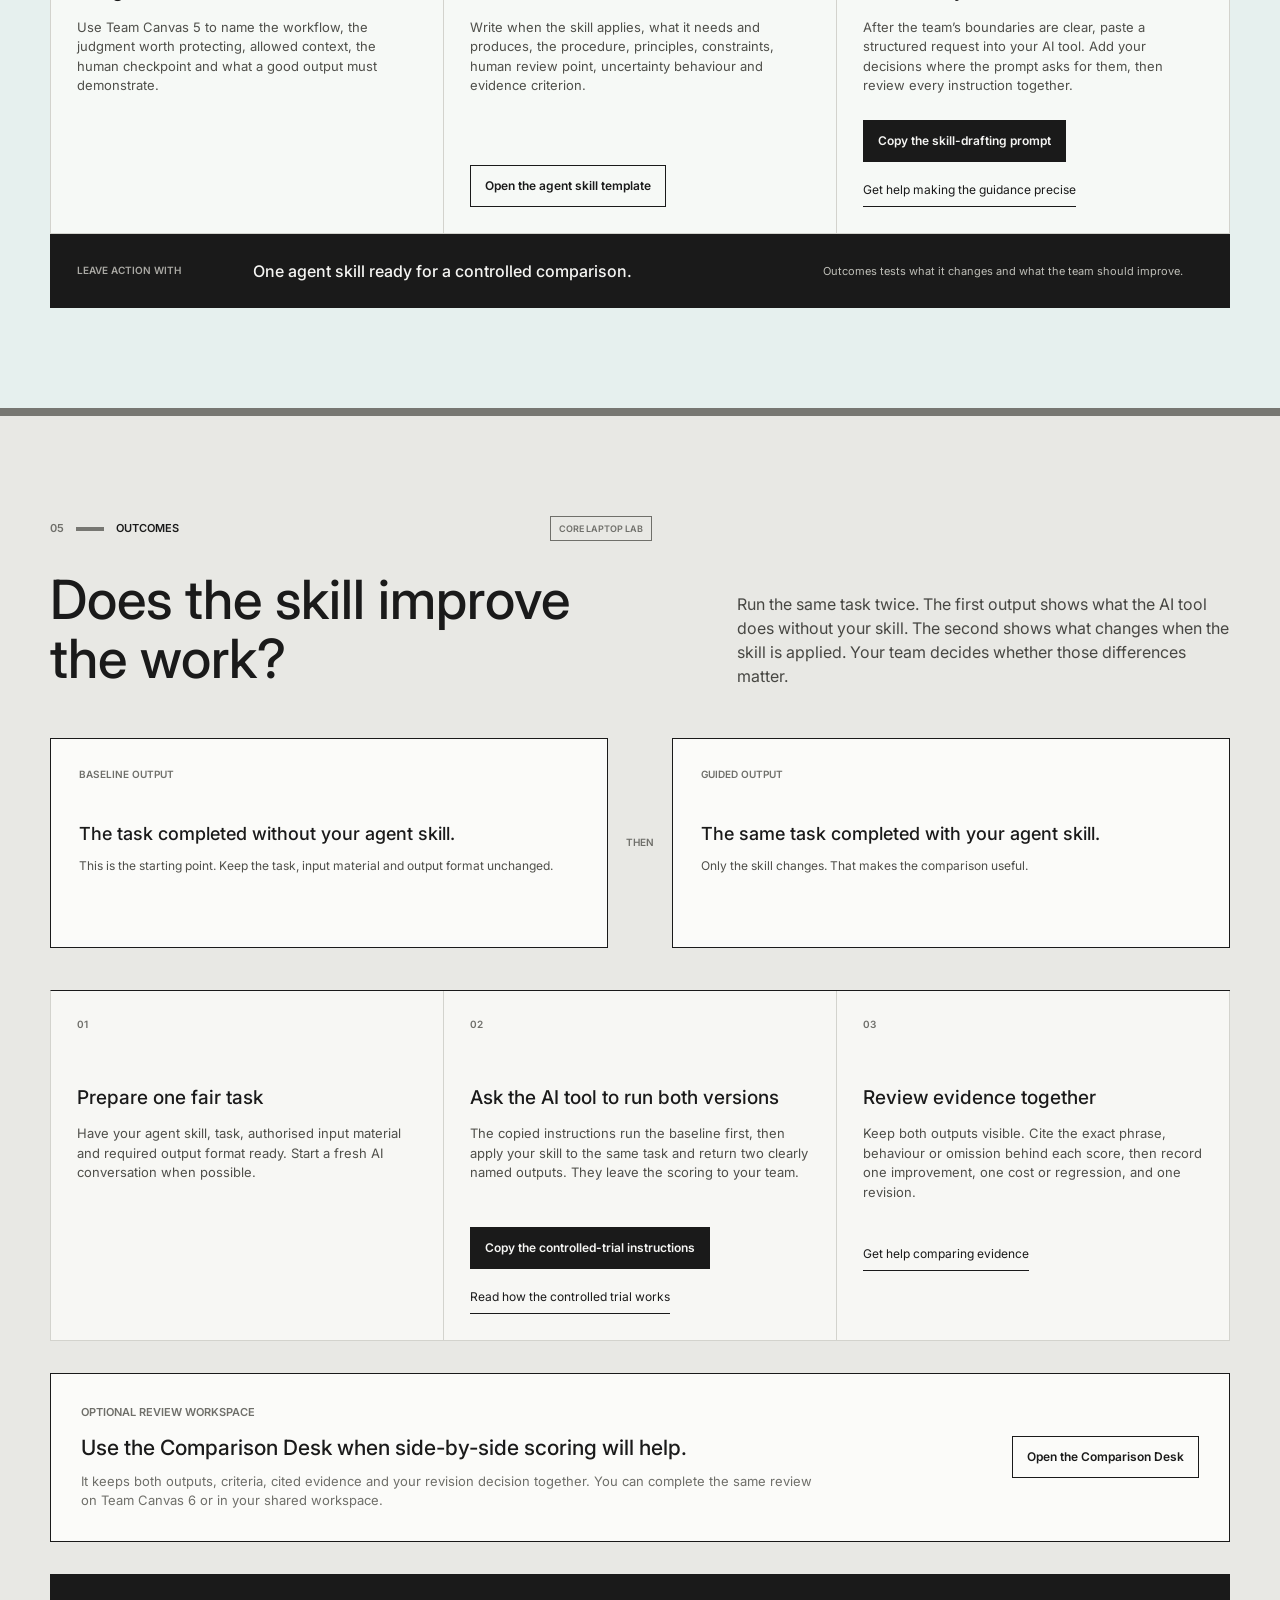
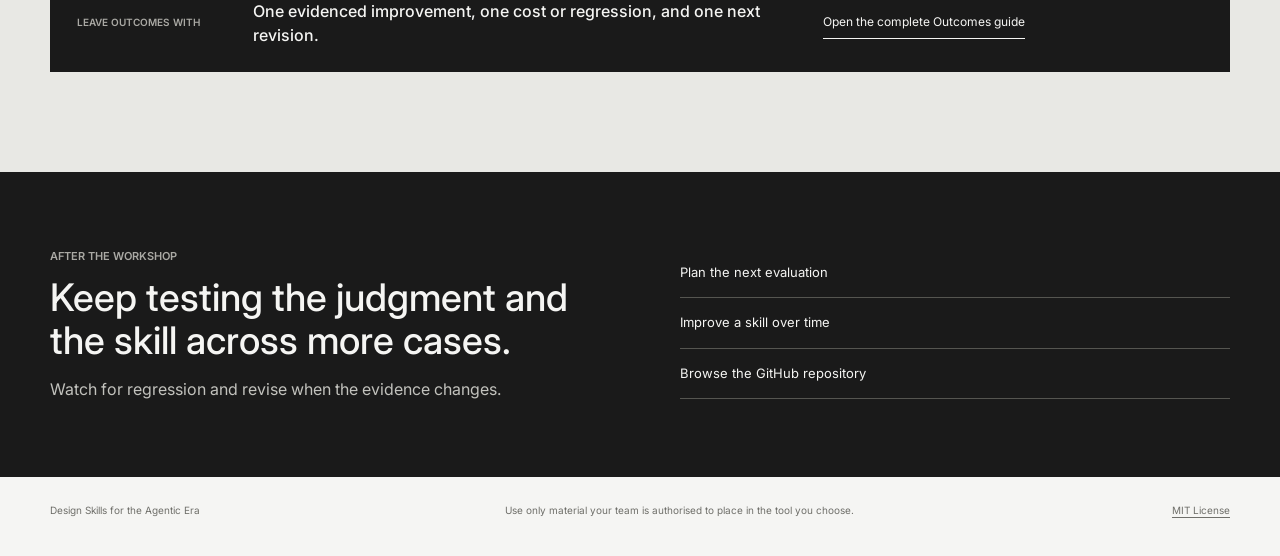
==== commit ff8088f3: "Align repository labs with workshop artifacts" ====
--- a/site/index.html
+++ b/site/index.html
@@ -116,9 +116,9 @@
             <article><span>Control</span><strong>What may it do, what requires approval, and how can someone intervene?</strong></article>
             <article><span>Recovery</span><strong>What happens when information is weak, the system is wrong, or the work must stop?</strong></article>
           </div>
-          <div class="stage-output"><span>Move on with</span><strong>An operating agreement the whole team can explain, challenge and use to map the workflow.</strong></div>
+          <div class="stage-output"><span>Move on with</span><strong>A working specification the whole team can explain, challenge and use to map the workflow.</strong></div>
           <div class="stage-actions">
-            <button class="button" type="button" data-resource="workshop/03-definition/template--operating-agreement.md">Open the operating agreement</button>
+            <button class="button" type="button" data-resource="workshop/03-definition/template--working-specification.md">Open the working specification</button>
             <button class="text-link" type="button" data-resource="skills/transparency-patterns/SKILL.md">Make system state understandable</button>
             <button class="text-link" type="button" data-resource="skills/failure-recovery/SKILL.md">Plan recovery</button>
           </div>
@@ -131,9 +131,9 @@
         <header class="lab-heading">
           <div>
             <p class="stage-number">04 <span>Action</span> <em>Core laptop lab</em></p>
-            <h2>Turn one design judgment into a portable skill.</h2>
-          </div>
-          <p>A portable skill is a set of reusable instructions that tells an AI tool how to apply one human design judgment consistently. Your team decides the judgment; the tool can help make the instructions clear.</p>
+            <h2>Shape a reusable agent skill.</h2>
+          </div>
+          <p>An agent skill is a set of reusable instructions for a recurring task, decision or judgment. Return to the specification, workflow and peer review, then choose a starting point the team can test.</p>
         </header>
 
         <div class="lab-steps">
@@ -145,8 +145,8 @@
           <article class="lab-step">
             <span class="step-number">02</span>
             <h3>Structure the skill</h3>
-            <p>Write when the guidance applies, what it needs, the procedure, constraints, checkpoint, output format, evaluation criterion and response to uncertainty.</p>
-            <button class="button" type="button" data-resource="workshop/04-action/template--portable-skill.md">Open the portable skill template</button>
+            <p>Write when the skill applies, what it needs and produces, the procedure, principles, constraints, human review point, uncertainty behaviour and evidence criterion.</p>
+            <button class="button" type="button" data-resource="workshop/04-action/template--agent-skill.md">Open the agent skill template</button>
           </article>
           <article class="lab-step">
             <span class="step-number">03</span>
@@ -156,7 +156,7 @@
             <button class="text-link" type="button" data-resource="skills/constraint-specification/SKILL.md">Get help making the guidance precise</button>
           </article>
         </div>
-        <div class="lab-output"><span>Leave Action with</span><strong>One portable skill your team believes can improve the chosen task.</strong><small>Do not trust the draft yet. Outcomes is where you test whether it works.</small></div>
+        <div class="lab-output"><span>Leave Action with</span><strong>One agent skill ready for a controlled comparison.</strong><small>Outcomes tests what it changes and what the team should improve.</small></div>
       </div>
     </section>
 
@@ -171,16 +171,16 @@
         </header>
 
         <div class="comparison-pair" aria-label="Controlled comparison">
-          <article><span>Baseline output</span><strong>The task completed without your portable skill.</strong><p>This is the starting point. Keep the task, input material and output format unchanged.</p></article>
+          <article><span>Baseline output</span><strong>The task completed without your agent skill.</strong><p>This is the starting point. Keep the task, input material and output format unchanged.</p></article>
           <div aria-hidden="true">then</div>
-          <article><span>Guided output</span><strong>The same task completed with your portable skill.</strong><p>Only the skill changes. That makes the comparison useful.</p></article>
+          <article><span>Guided output</span><strong>The same task completed with your agent skill.</strong><p>Only the skill changes. That makes the comparison useful.</p></article>
         </div>
 
         <div class="outcome-steps">
           <article>
             <span class="step-number">01</span>
             <h3>Prepare one fair task</h3>
-            <p>Have your portable skill, task, authorised input material and required output format ready. Start a fresh AI conversation when possible.</p>
+            <p>Have your agent skill, task, authorised input material and required output format ready. Start a fresh AI conversation when possible.</p>
           </article>
           <article>
             <span class="step-number">02</span>
@@ -233,4 +233,4 @@
   </dialog>
   <div class="toast" id="toast" role="status" aria-live="polite"></div>
 </body>
-</html>+</html>
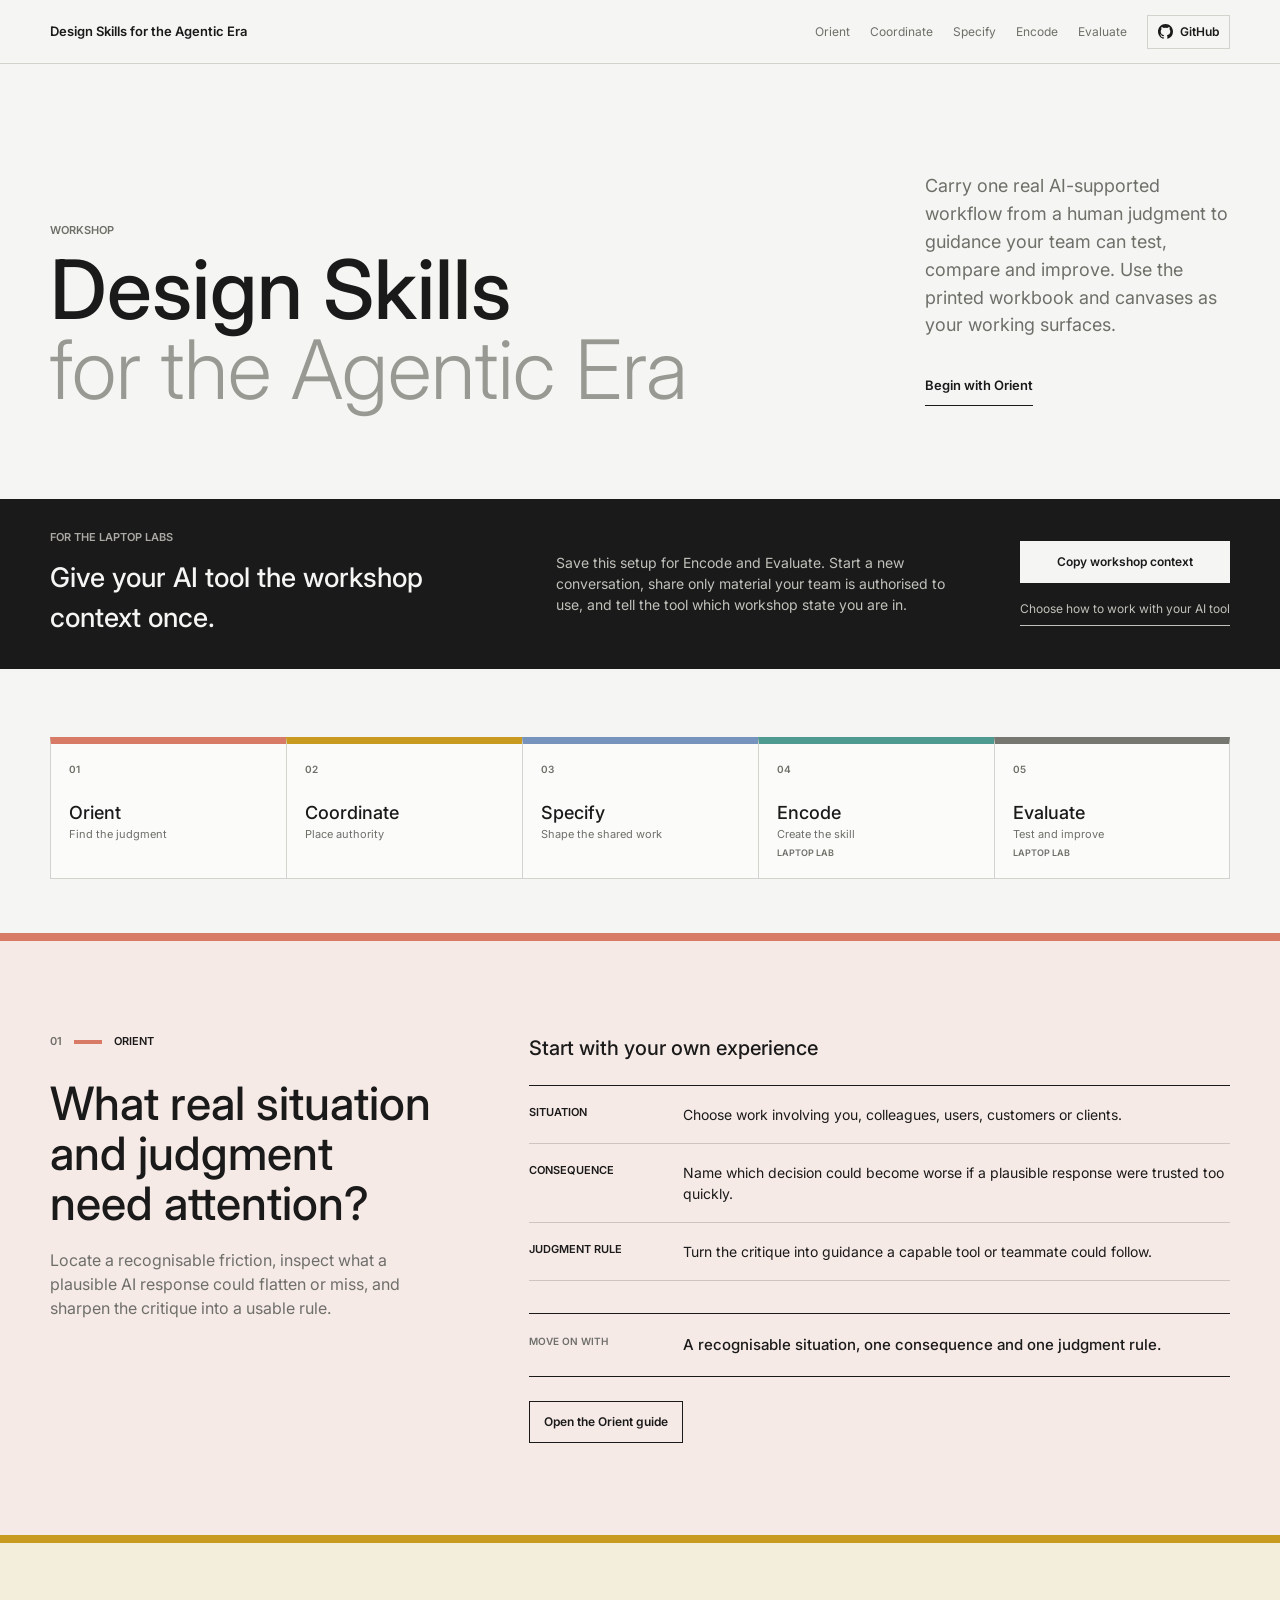
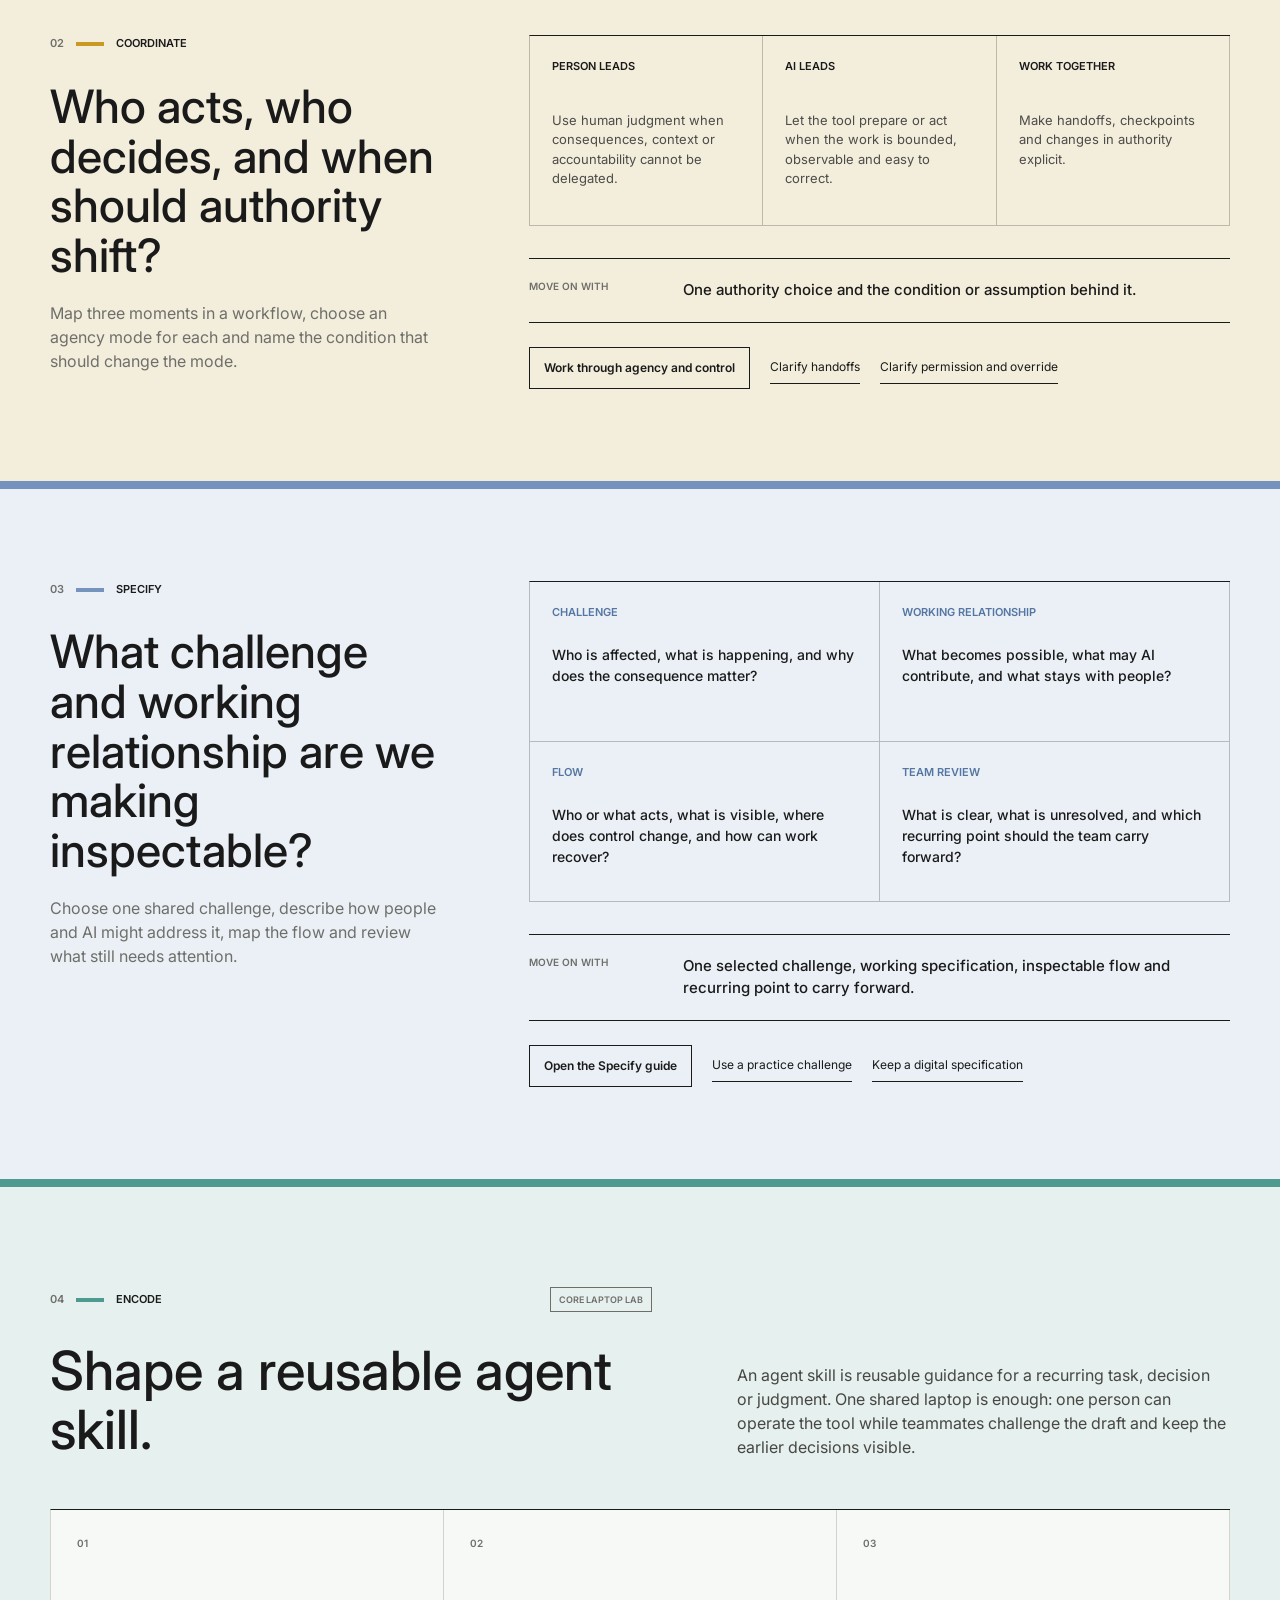
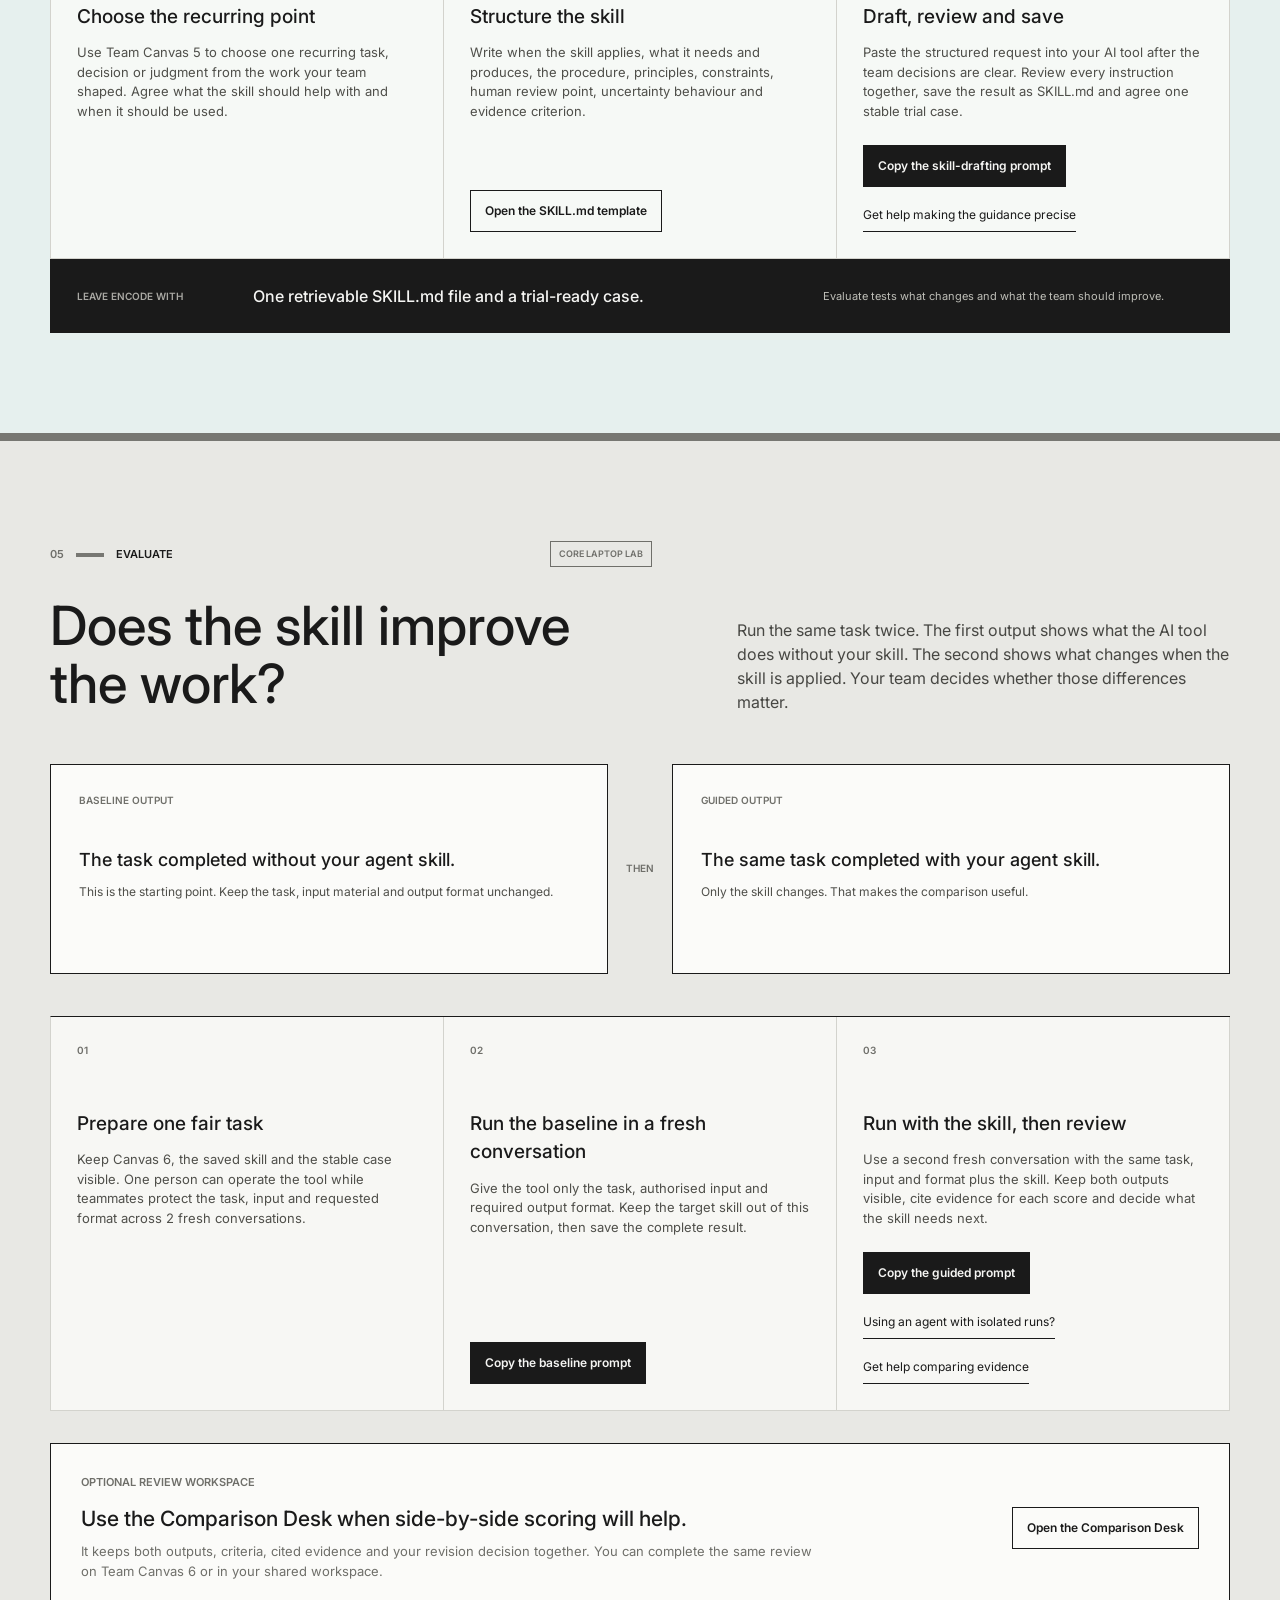
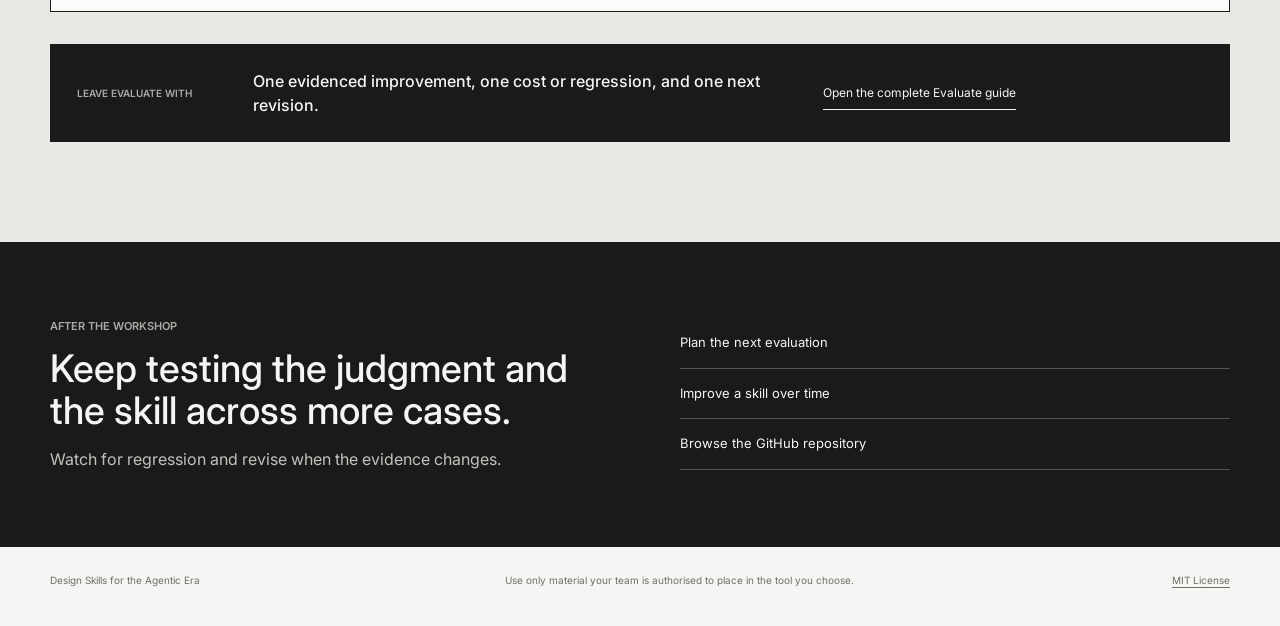
==== commit a54d4e35: "Align repository journey and lab trials" ====
--- a/site/index.html
+++ b/site/index.html
@@ -13,11 +13,11 @@
   <header class="masthead">
     <a class="brand" href="#top"><strong>Design Skills for the Agentic Era</strong></a>
     <nav aria-label="Primary navigation">
-      <a href="#intent">Intent</a>
-      <a href="#possibility">Possibility</a>
-      <a href="#definition">Definition</a>
-      <a href="#action">Action</a>
-      <a href="#outcomes">Outcomes</a>
+      <a href="#orient">Orient</a>
+      <a href="#coordinate">Coordinate</a>
+      <a href="#specify">Specify</a>
+      <a href="#encode">Encode</a>
+      <a href="#evaluate">Evaluate</a>
       <a class="github-link" href="https://github.com/SuhaibAslam/hatch-conference"><svg aria-hidden="true" viewBox="0 0 16 16"><path fill="currentColor" d="M8 0C3.58 0 0 3.64 0 8.13c0 3.59 2.29 6.64 5.47 7.71.4.08.55-.18.55-.39 0-.19-.01-.84-.01-1.53-2.01.38-2.53-.5-2.69-.96-.09-.23-.48-.96-.82-1.15-.28-.15-.68-.53-.01-.54.63-.01 1.08.59 1.23.83.72 1.23 1.87.88 2.33.67.07-.53.28-.88.51-1.08-1.78-.21-3.64-.91-3.64-4.02 0-.89.31-1.62.82-2.19-.08-.21-.36-1.04.08-2.16 0 0 .67-.22 2.2.84A7.5 7.5 0 0 1 8 3.9a7.5 7.5 0 0 1 2 .27c1.53-1.06 2.2-.84 2.2-.84.44 1.12.16 1.95.08 2.16.51.57.82 1.29.82 2.19 0 3.12-1.87 3.81-3.65 4.02.29.25.54.74.54 1.5 0 1.08-.01 1.95-.01 2.22 0 .22.15.47.55.39A8.13 8.13 0 0 0 16 8.13C16 3.64 12.42 0 8 0Z"/></svg><span>GitHub</span></a>
     </nav>
   </header>
@@ -29,18 +29,18 @@
         <h1>Design Skills <span>for the Agentic Era</span></h1>
       </div>
       <div class="hero-intro">
-        <p>Carry one real AI-supported workflow from a human judgment to guidance your team can test, compare and improve.</p>
-        <a class="primary-link" href="#intent">Begin with Intent</a>
+        <p>Carry one real AI-supported workflow from a human judgment to guidance your team can test, compare and improve. Use the printed workbook and canvases as your working surfaces.</p>
+        <a class="primary-link" href="#orient">Begin with Orient</a>
       </div>
     </section>
 
     <section class="tool-onramp">
       <div class="shell onramp-grid">
         <div>
-          <p class="eyebrow">Working with an AI tool today?</p>
-          <h2>Give it the workshop context once.</h2>
-        </div>
-        <p>Start a new conversation, share only material your team is authorised to use, and tell the tool which workshop stage you are in.</p>
+          <p class="eyebrow">For the laptop labs</p>
+          <h2>Give your AI tool the workshop context once.</h2>
+        </div>
+        <p>Save this setup for Encode and Evaluate. Start a new conversation, share only material your team is authorised to use, and tell the tool which workshop state you are in.</p>
         <div class="onramp-actions">
           <button class="button button-inverse" type="button" data-copy-action="quickstart">Copy workshop context</button>
           <button class="text-link" type="button" data-resource="tool-setup/README.md">Choose how to work with your AI tool</button>
@@ -48,43 +48,42 @@
       </div>
     </section>
 
-    <nav class="journey-nav shell" id="journey" aria-label="Workshop stages">
-      <a class="journey-link intent" href="#intent"><span>01</span><strong>Intent</strong><small>Choose the work</small></a>
-      <a class="journey-link possibility" href="#possibility"><span>02</span><strong>Possibility</strong><small>Share agency</small></a>
-      <a class="journey-link definition" href="#definition"><span>03</span><strong>Definition</strong><small>Make the agreement</small></a>
-      <a class="journey-link action" href="#action"><span>04</span><strong>Action</strong><small>Create the skill</small><em>Laptop lab</em></a>
-      <a class="journey-link outcomes" href="#outcomes"><span>05</span><strong>Outcomes</strong><small>Test and improve</small><em>Laptop lab</em></a>
+    <nav class="journey-nav shell" id="journey" aria-label="Workshop states">
+      <a class="journey-link orient" href="#orient"><span>01</span><strong>Orient</strong><small>Find the judgment</small></a>
+      <a class="journey-link coordinate" href="#coordinate"><span>02</span><strong>Coordinate</strong><small>Place authority</small></a>
+      <a class="journey-link specify" href="#specify"><span>03</span><strong>Specify</strong><small>Shape the shared work</small></a>
+      <a class="journey-link encode" href="#encode"><span>04</span><strong>Encode</strong><small>Create the skill</small><em>Laptop lab</em></a>
+      <a class="journey-link evaluate" href="#evaluate"><span>05</span><strong>Evaluate</strong><small>Test and improve</small><em>Laptop lab</em></a>
     </nav>
 
-    <section class="stage stage-intent" id="intent">
+    <section class="stage stage-orient" id="orient">
       <div class="shell stage-grid">
         <header class="stage-heading">
-          <p class="stage-number">01 <span>Intent</span></p>
-          <h2>What real work will we improve?</h2>
-          <p>Choose one workflow where a weak AI-supported outcome would matter to a real person or team.</p>
+          <p class="stage-number">01 <span>Orient</span></p>
+          <h2>What real situation and judgment need attention?</h2>
+          <p>Locate a recognisable friction, inspect what a plausible AI response could flatten or miss, and sharpen the critique into a usable rule.</p>
         </header>
         <div class="stage-body">
-          <h3>Choose together</h3>
+          <h3>Start with your own experience</h3>
           <ul class="decision-list">
-            <li><span>Person</span>Name who is affected by the work.</li>
-            <li><span>Consequence</span>State what becomes harder, riskier or less trustworthy when the outcome is weak.</li>
-            <li><span>Test material</span>Confirm that you have enough authorised material for a small trial today.</li>
+            <li><span>Situation</span>Choose work involving you, colleagues, users, customers or clients.</li>
+            <li><span>Consequence</span>Name which decision could become worse if a plausible response were trusted too quickly.</li>
+            <li><span>Judgment rule</span>Turn the critique into guidance a capable tool or teammate could follow.</li>
           </ul>
-          <div class="stage-output"><span>Move on with</span><strong>One challenge your team can state in a sentence and test with real or de-identified material.</strong></div>
+          <div class="stage-output"><span>Move on with</span><strong>A recognisable situation, one consequence and one judgment rule.</strong></div>
           <div class="stage-actions">
-            <button class="button" type="button" data-resource="workshop/01-intent/guidance--choose-a-challenge.md">Help us choose a challenge</button>
-            <button class="text-link" type="button" data-resource="workshop/01-intent/examples--starting-challenges/README.md">Use a practice challenge</button>
-          </div>
-        </div>
-      </div>
-    </section>
-
-    <section class="stage stage-possibility" id="possibility">
+            <button class="button" type="button" data-resource="workshop/01-orient/guidance--find-the-judgment.md">Open the Orient guide</button>
+          </div>
+        </div>
+      </div>
+    </section>
+
+    <section class="stage stage-coordinate" id="coordinate">
       <div class="shell stage-grid">
         <header class="stage-heading">
-          <p class="stage-number">02 <span>Possibility</span></p>
-          <h2>How should people and AI share the work?</h2>
-          <p>Decide where the tool may take initiative and where a person must stay informed, intervene or decide.</p>
+          <p class="stage-number">02 <span>Coordinate</span></p>
+          <h2>Who acts, who decides, and when should authority shift?</h2>
+          <p>Map three moments in a workflow, choose an agency mode for each and name the condition that should change the mode.</p>
         </header>
         <div class="stage-body">
           <div class="agency-grid">
@@ -92,9 +91,9 @@
             <article><span>AI leads</span><p>Let the tool prepare or act when the work is bounded, observable and easy to correct.</p></article>
             <article><span>Work together</span><p>Make handoffs, checkpoints and changes in authority explicit.</p></article>
           </div>
-          <div class="stage-output"><span>Move on with</span><strong>A clear answer for who leads each important step, what changes that choice, and how authority returns to a person.</strong></div>
+          <div class="stage-output"><span>Move on with</span><strong>One authority choice and the condition or assumption behind it.</strong></div>
           <div class="stage-actions">
-            <button class="button" type="button" data-resource="workshop/02-possibility/guidance--agency-and-control.md">Work through agency and control</button>
+            <button class="button" type="button" data-resource="workshop/02-coordinate/guidance--agency-and-control.md">Work through agency and control</button>
             <button class="text-link" type="button" data-resource="skills/mixed-initiative-flow/SKILL.md">Clarify handoffs</button>
             <button class="text-link" type="button" data-resource="skills/consent-and-agency/SKILL.md">Clarify permission and override</button>
           </div>
@@ -102,69 +101,69 @@
       </div>
     </section>
 
-    <section class="stage stage-definition" id="definition">
+    <section class="stage stage-specify" id="specify">
       <div class="shell stage-grid">
         <header class="stage-heading">
-          <p class="stage-number">03 <span>Definition</span></p>
-          <h2>What agreement will govern the workflow?</h2>
-          <p>Make the conditions visible before you ask an AI tool to perform the work.</p>
+          <p class="stage-number">03 <span>Specify</span></p>
+          <h2>What challenge and working relationship are we making inspectable?</h2>
+          <p>Choose one shared challenge, describe how people and AI might address it, map the flow and review what still needs attention.</p>
         </header>
         <div class="stage-body">
           <div class="agreement-grid">
-            <article><span>Purpose</span><strong>What starts this, what good looks like, and who is accountable?</strong></article>
-            <article><span>Context</span><strong>What may the system use, and what must remain outside it?</strong></article>
-            <article><span>Control</span><strong>What may it do, what requires approval, and how can someone intervene?</strong></article>
-            <article><span>Recovery</span><strong>What happens when information is weak, the system is wrong, or the work must stop?</strong></article>
-          </div>
-          <div class="stage-output"><span>Move on with</span><strong>A working specification the whole team can explain, challenge and use to map the workflow.</strong></div>
+            <article><span>Challenge</span><strong>Who is affected, what is happening, and why does the consequence matter?</strong></article>
+            <article><span>Working relationship</span><strong>What becomes possible, what may AI contribute, and what stays with people?</strong></article>
+            <article><span>Flow</span><strong>Who or what acts, what is visible, where does control change, and how can work recover?</strong></article>
+            <article><span>Team review</span><strong>What is clear, what is unresolved, and which recurring point should the team carry forward?</strong></article>
+          </div>
+          <div class="stage-output"><span>Move on with</span><strong>One selected challenge, working specification, inspectable flow and recurring point to carry forward.</strong></div>
           <div class="stage-actions">
-            <button class="button" type="button" data-resource="workshop/03-definition/template--working-specification.md">Open the working specification</button>
-            <button class="text-link" type="button" data-resource="skills/transparency-patterns/SKILL.md">Make system state understandable</button>
-            <button class="text-link" type="button" data-resource="skills/failure-recovery/SKILL.md">Plan recovery</button>
-          </div>
-        </div>
-      </div>
-    </section>
-
-    <section class="stage stage-action lab-stage" id="action">
+            <button class="button" type="button" data-resource="workshop/03-specify/00-start-here.md">Open the Specify guide</button>
+            <button class="text-link" type="button" data-resource="workshop/03-specify/examples--starting-challenges/README.md">Use a practice challenge</button>
+            <button class="text-link" type="button" data-resource="workshop/03-specify/template--working-specification.md">Keep a digital specification</button>
+          </div>
+        </div>
+      </div>
+    </section>
+
+    <section class="stage stage-encode lab-stage" id="encode">
       <div class="shell">
         <header class="lab-heading">
           <div>
-            <p class="stage-number">04 <span>Action</span> <em>Core laptop lab</em></p>
+            <p class="stage-number">04 <span>Encode</span> <em>Core laptop lab</em></p>
             <h2>Shape a reusable agent skill.</h2>
           </div>
-          <p>An agent skill is a set of reusable instructions for a recurring task, decision or judgment. Return to the specification, workflow and peer review, then choose a starting point the team can test.</p>
+          <p>An agent skill is reusable guidance for a recurring task, decision or judgment. One shared laptop is enough: one person can operate the tool while teammates challenge the draft and keep the earlier decisions visible.</p>
         </header>
 
         <div class="lab-steps">
           <article class="lab-step">
             <span class="step-number">01</span>
-            <h3>Bring the team’s decision</h3>
-            <p>Use Team Canvas 5 to name the workflow, the judgment worth protecting, allowed context, the human checkpoint and what a good output must demonstrate.</p>
+            <h3>Choose the recurring point</h3>
+            <p>Use Team Canvas 5 to choose one recurring task, decision or judgment from the work your team shaped. Agree what the skill should help with and when it should be used.</p>
           </article>
           <article class="lab-step">
             <span class="step-number">02</span>
             <h3>Structure the skill</h3>
             <p>Write when the skill applies, what it needs and produces, the procedure, principles, constraints, human review point, uncertainty behaviour and evidence criterion.</p>
-            <button class="button" type="button" data-resource="workshop/04-action/template--agent-skill.md">Open the agent skill template</button>
+            <button class="button" type="button" data-resource="workshop/04-encode/template--agent-skill.md">Open the SKILL.md template</button>
           </article>
           <article class="lab-step">
             <span class="step-number">03</span>
-            <h3>Draft with your AI tool</h3>
-            <p>After the team’s boundaries are clear, paste a structured request into your AI tool. Add your decisions where the prompt asks for them, then review every instruction together.</p>
+            <h3>Draft, review and save</h3>
+            <p>Paste the structured request into your AI tool after the team decisions are clear. Review every instruction together, save the result as SKILL.md and agree one stable trial case.</p>
             <button class="button button-primary" type="button" data-copy-action="draft">Copy the skill-drafting prompt</button>
             <button class="text-link" type="button" data-resource="skills/constraint-specification/SKILL.md">Get help making the guidance precise</button>
           </article>
         </div>
-        <div class="lab-output"><span>Leave Action with</span><strong>One agent skill ready for a controlled comparison.</strong><small>Outcomes tests what it changes and what the team should improve.</small></div>
-      </div>
-    </section>
-
-    <section class="stage stage-outcomes lab-stage" id="outcomes">
+        <div class="lab-output"><span>Leave Encode with</span><strong>One retrievable SKILL.md file and a trial-ready case.</strong><small>Evaluate tests what changes and what the team should improve.</small></div>
+      </div>
+    </section>
+
+    <section class="stage stage-evaluate lab-stage" id="evaluate">
       <div class="shell">
-        <header class="lab-heading outcomes-heading">
+        <header class="lab-heading evaluate-heading">
           <div>
-            <p class="stage-number">05 <span>Outcomes</span> <em>Core laptop lab</em></p>
+            <p class="stage-number">05 <span>Evaluate</span> <em>Core laptop lab</em></p>
             <h2>Does the skill improve the work?</h2>
           </div>
           <p>Run the same task twice. The first output shows what the AI tool does without your skill. The second shows what changes when the skill is applied. Your team decides whether those differences matter.</p>
@@ -180,19 +179,20 @@
           <article>
             <span class="step-number">01</span>
             <h3>Prepare one fair task</h3>
-            <p>Have your agent skill, task, authorised input material and required output format ready. Start a fresh AI conversation when possible.</p>
+            <p>Keep Canvas 6, the saved skill and the stable case visible. One person can operate the tool while teammates protect the task, input and requested format across 2 fresh conversations.</p>
           </article>
           <article>
             <span class="step-number">02</span>
-            <h3>Ask the AI tool to run both versions</h3>
-            <p>The copied instructions run the baseline first, then apply your skill to the same task and return two clearly named outputs. They leave the scoring to your team.</p>
-            <button class="button button-primary" type="button" data-copy-action="trial">Copy the controlled-trial instructions</button>
-            <button class="text-link" type="button" data-resource="skills/run-skill-trial/SKILL.md">Read how the controlled trial works</button>
+            <h3>Run the baseline in a fresh conversation</h3>
+            <p>Give the tool only the task, authorised input and required output format. Keep the target skill out of this conversation, then save the complete result.</p>
+            <button class="button button-primary" type="button" data-copy-action="baseline">Copy the baseline prompt</button>
           </article>
           <article>
             <span class="step-number">03</span>
-            <h3>Review evidence together</h3>
-            <p>Keep both outputs visible. Cite the exact phrase, behaviour or omission behind each score, then record one improvement, one cost or regression, and one revision.</p>
+            <h3>Run with the skill, then review</h3>
+            <p>Use a second fresh conversation with the same task, input and format plus the skill. Keep both outputs visible, cite evidence for each score and decide what the skill needs next.</p>
+            <button class="button button-primary" type="button" data-copy-action="guided">Copy the guided prompt</button>
+            <button class="text-link" type="button" data-resource="skills/run-skill-trial/SKILL.md">Using an agent with isolated runs?</button>
             <button class="text-link" type="button" data-resource="skills/comparative-evaluation/SKILL.md">Get help comparing evidence</button>
           </article>
         </div>
@@ -203,10 +203,10 @@
             <h3>Use the Comparison Desk when side-by-side scoring will help.</h3>
             <p>It keeps both outputs, criteria, cited evidence and your revision decision together. You can complete the same review on Team Canvas 6 or in your shared workspace.</p>
           </div>
-          <a class="button" data-desk href="../workshop/05-outcomes/comparison-desk.html">Open the Comparison Desk</a>
-        </div>
-
-        <div class="lab-output"><span>Leave Outcomes with</span><strong>One evidenced improvement, one cost or regression, and one next revision.</strong><button class="text-link" type="button" data-resource="workshop/05-outcomes/00-start-here.md">Open the complete Outcomes guide</button></div>
+          <a class="button" data-desk href="../workshop/05-evaluate/comparison-desk.html">Open the Comparison Desk</a>
+        </div>
+
+        <div class="lab-output"><span>Leave Evaluate with</span><strong>One evidenced improvement, one cost or regression, and one next revision.</strong><button class="text-link" type="button" data-resource="workshop/05-evaluate/00-start-here.md">Open the complete Evaluate guide</button></div>
       </div>
     </section>
 
@@ -214,7 +214,7 @@
       <div class="shell after-grid">
         <div><p class="eyebrow">After the workshop</p><h2>Keep testing the judgment and the skill across more cases.</h2><p>Watch for regression and revise when the evidence changes.</p></div>
         <div class="after-links">
-          <button type="button" data-resource="workshop/05-outcomes/template--skill-evaluation-plan.md">Plan the next evaluation</button>
+          <button type="button" data-resource="workshop/05-evaluate/template--skill-evaluation-plan.md">Plan the next evaluation</button>
           <button type="button" data-resource="skills/create-and-improve-skills/SKILL.md">Improve a skill over time</button>
           <a href="https://github.com/SuhaibAslam/hatch-conference">Browse the GitHub repository</a>
         </div>
--- a/site/styles.css
+++ b/site/styles.css
@@ -6,11 +6,11 @@
   --white: #fbfbf9;
   --muted: #6f6f6a;
   --line: #d3d3cd;
-  --intent: #d77b67;
-  --possibility: #c99a20;
-  --definition: #7693bd;
-  --action: #4f9a90;
-  --outcomes: #777772;
+  --orient: #d77b67;
+  --coordinate: #c99a20;
+  --specify: #7693bd;
+  --encode: #4f9a90;
+  --evaluate: #777772;
 }
 
 * { box-sizing: border-box; }
@@ -58,24 +58,24 @@
 .onramp-actions .text-link { color: #c1c1bb; text-align: center; }
 
 .journey-nav { display: grid; grid-template-columns: repeat(5, 1fr); padding-block: 68px 54px; }
-.journey-link { --stage: var(--intent); position: relative; display: flex; min-height: 142px; padding: 18px; flex-direction: column; border: 1px solid var(--line); border-top: 7px solid var(--stage); border-right: 0; background: var(--white); text-decoration: none; }
+.journey-link { --stage: var(--orient); position: relative; display: flex; min-height: 142px; padding: 18px; flex-direction: column; border: 1px solid var(--line); border-top: 7px solid var(--stage); border-right: 0; background: var(--white); text-decoration: none; }
 .journey-link:last-child { border-right: 1px solid var(--line); }
 .journey-link:hover, .journey-link:focus-visible { background: color-mix(in srgb, var(--stage) 13%, var(--white)); }
-.journey-link.possibility { --stage: var(--possibility); }
-.journey-link.definition { --stage: var(--definition); }
-.journey-link.action { --stage: var(--action); }
-.journey-link.outcomes { --stage: var(--outcomes); }
+.journey-link.coordinate { --stage: var(--coordinate); }
+.journey-link.specify { --stage: var(--specify); }
+.journey-link.encode { --stage: var(--encode); }
+.journey-link.evaluate { --stage: var(--evaluate); }
 .journey-link span { margin-bottom: 22px; color: var(--muted); font-size: 10px; font-weight: 600; }
 .journey-link strong { font-size: 18px; font-weight: 500; }
 .journey-link small { color: var(--muted); font-size: 11px; }
 .journey-link em { margin-top: auto; color: var(--muted); font-size: 9px; font-style: normal; font-weight: 600; text-transform: uppercase; }
 
 .stage { scroll-margin-top: 63px; padding-block: 92px; border-top: 8px solid var(--stage); }
-.stage-intent { --stage: var(--intent); background: #f6eae6; }
-.stage-possibility { --stage: var(--possibility); background: #f3eddc; }
-.stage-definition { --stage: var(--definition); background: #eaf0f6; }
-.stage-action { --stage: var(--action); background: #e6f0ee; }
-.stage-outcomes { --stage: var(--outcomes); background: #e8e8e4; }
+.stage-orient { --stage: var(--orient); background: #f6eae6; }
+.stage-coordinate { --stage: var(--coordinate); background: #f3eddc; }
+.stage-specify { --stage: var(--specify); background: #eaf0f6; }
+.stage-encode { --stage: var(--encode); background: #e6f0ee; }
+.stage-evaluate { --stage: var(--evaluate); background: #e8e8e4; }
 .stage-grid { display: grid; grid-template-columns: .72fr 1.28fr; gap: 84px; }
 .stage-heading { position: sticky; top: 105px; align-self: start; }
 .stage-number { display: flex; margin: 0 0 30px; align-items: center; gap: 12px; color: var(--muted); font-size: 11px; font-weight: 600; text-transform: uppercase; }
@@ -213,4 +213,4 @@
   .after-grid, .footer { grid-template-columns: 1fr; gap: 30px; }
   .dialog-content { padding: 26px; }
   .dialog-foot { align-items: start; flex-direction: column; }
-}+}
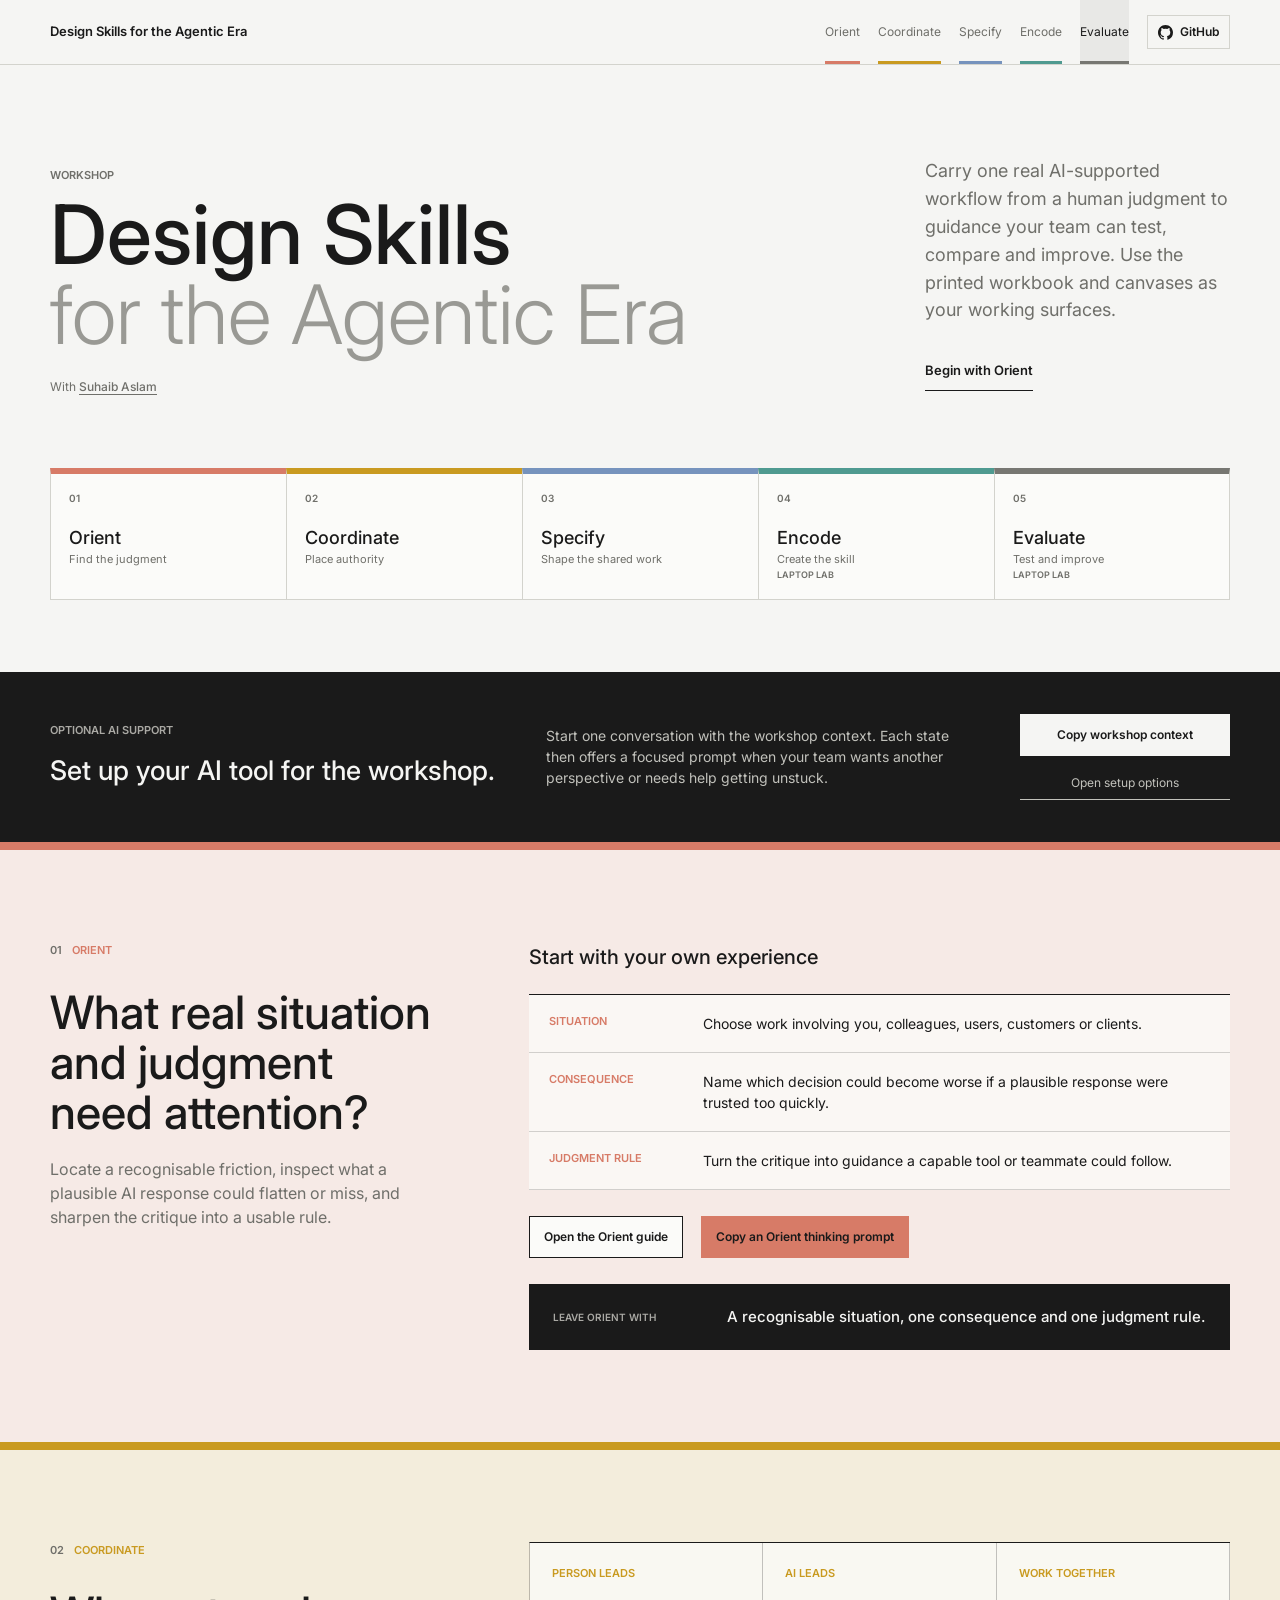
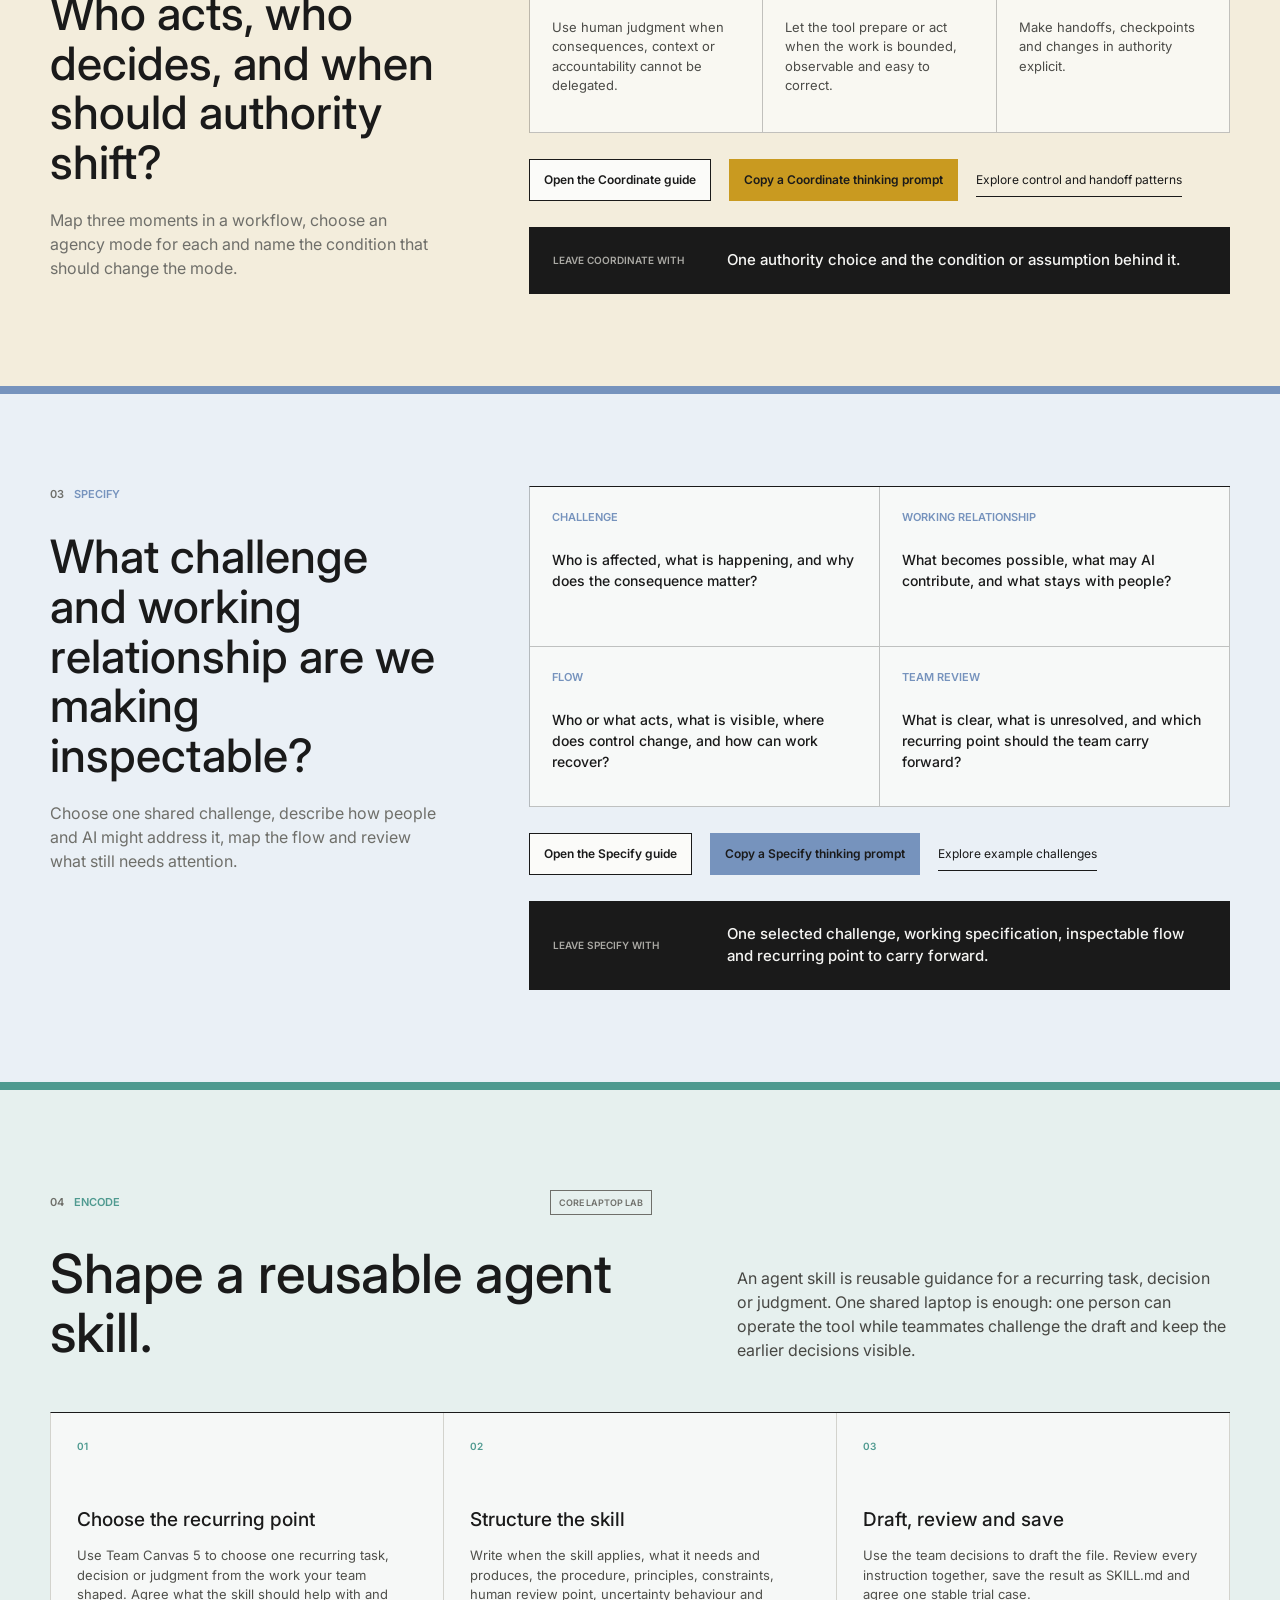
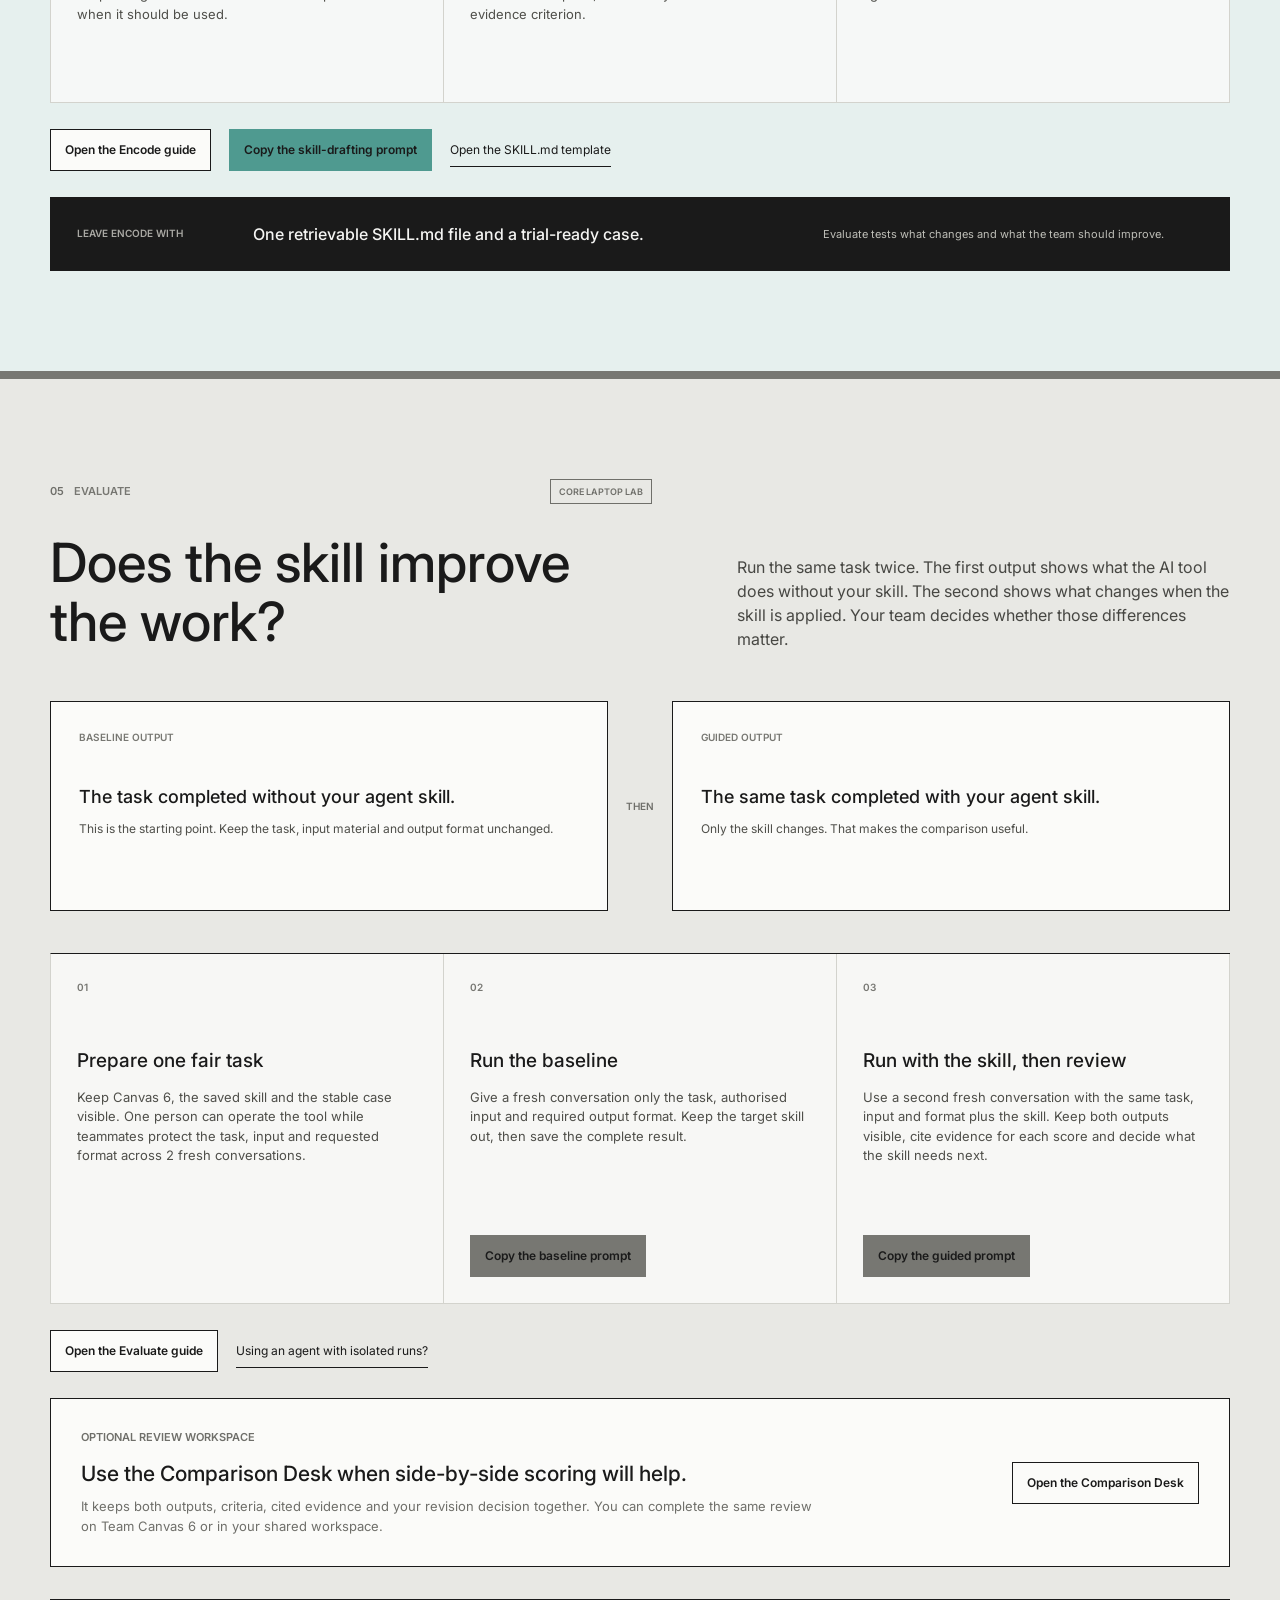
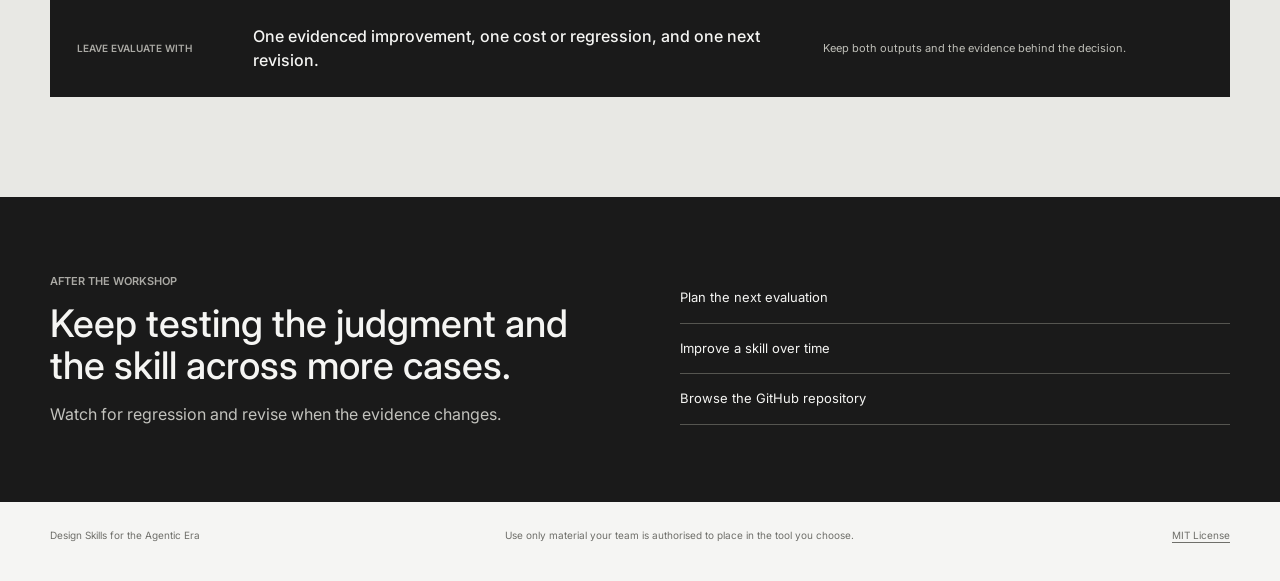
==== commit e0d939f7: "Refine companion journey and AI support" ====
--- a/site/index.html
+++ b/site/index.html
@@ -13,53 +13,56 @@
   <header class="masthead">
     <a class="brand" href="#top"><strong>Design Skills for the Agentic Era</strong></a>
     <nav aria-label="Primary navigation">
-      <a href="#orient">Orient</a>
-      <a href="#coordinate">Coordinate</a>
-      <a href="#specify">Specify</a>
-      <a href="#encode">Encode</a>
-      <a href="#evaluate">Evaluate</a>
+      <a class="state-link orient" href="#orient">Orient</a>
+      <a class="state-link coordinate" href="#coordinate">Coordinate</a>
+      <a class="state-link specify" href="#specify">Specify</a>
+      <a class="state-link encode" href="#encode">Encode</a>
+      <a class="state-link evaluate" href="#evaluate">Evaluate</a>
       <a class="github-link" href="https://github.com/SuhaibAslam/hatch-conference"><svg aria-hidden="true" viewBox="0 0 16 16"><path fill="currentColor" d="M8 0C3.58 0 0 3.64 0 8.13c0 3.59 2.29 6.64 5.47 7.71.4.08.55-.18.55-.39 0-.19-.01-.84-.01-1.53-2.01.38-2.53-.5-2.69-.96-.09-.23-.48-.96-.82-1.15-.28-.15-.68-.53-.01-.54.63-.01 1.08.59 1.23.83.72 1.23 1.87.88 2.33.67.07-.53.28-.88.51-1.08-1.78-.21-3.64-.91-3.64-4.02 0-.89.31-1.62.82-2.19-.08-.21-.36-1.04.08-2.16 0 0 .67-.22 2.2.84A7.5 7.5 0 0 1 8 3.9a7.5 7.5 0 0 1 2 .27c1.53-1.06 2.2-.84 2.2-.84.44 1.12.16 1.95.08 2.16.51.57.82 1.29.82 2.19 0 3.12-1.87 3.81-3.65 4.02.29.25.54.74.54 1.5 0 1.08-.01 1.95-.01 2.22 0 .22.15.47.55.39A8.13 8.13 0 0 0 16 8.13C16 3.64 12.42 0 8 0Z"/></svg><span>GitHub</span></a>
     </nav>
   </header>
 
   <main id="top">
     <section class="hero shell">
-      <div class="hero-title">
-        <p class="eyebrow">Workshop</p>
-        <h1>Design Skills <span>for the Agentic Era</span></h1>
-      </div>
-      <div class="hero-intro">
-        <p>Carry one real AI-supported workflow from a human judgment to guidance your team can test, compare and improve. Use the printed workbook and canvases as your working surfaces.</p>
-        <a class="primary-link" href="#orient">Begin with Orient</a>
+      <div class="hero-main">
+        <div class="hero-title">
+          <p class="eyebrow">Workshop</p>
+          <h1>Design Skills <span>for the Agentic Era</span></h1>
+          <p class="author">With <a href="https://www.suhaibaslam.com">Suhaib Aslam</a></p>
+        </div>
+        <div class="hero-intro">
+          <p>Carry one real AI-supported workflow from a human judgment to guidance your team can test, compare and improve. Use the printed workbook and canvases as your working surfaces.</p>
+          <a class="primary-link" href="#orient">Begin with Orient</a>
+        </div>
+      </div>
+
+      <div class="framework" aria-label="The five workshop states">
+        <article class="orient"><span>01</span><strong>Orient</strong><small>Find the judgment</small></article>
+        <article class="coordinate"><span>02</span><strong>Coordinate</strong><small>Place authority</small></article>
+        <article class="specify"><span>03</span><strong>Specify</strong><small>Shape the shared work</small></article>
+        <article class="encode"><span>04</span><strong>Encode</strong><small>Create the skill</small><em>Laptop lab</em></article>
+        <article class="evaluate"><span>05</span><strong>Evaluate</strong><small>Test and improve</small><em>Laptop lab</em></article>
       </div>
     </section>
 
     <section class="tool-onramp">
       <div class="shell onramp-grid">
         <div>
-          <p class="eyebrow">For the laptop labs</p>
-          <h2>Give your AI tool the workshop context once.</h2>
-        </div>
-        <p>Save this setup for Encode and Evaluate. Start a new conversation, share only material your team is authorised to use, and tell the tool which workshop state you are in.</p>
+          <p class="eyebrow">Optional AI support</p>
+          <h2>Set up your AI tool for the workshop.</h2>
+        </div>
+        <p>Start one conversation with the workshop context. Each state then offers a focused prompt when your team wants another perspective or needs help getting unstuck.</p>
         <div class="onramp-actions">
           <button class="button button-inverse" type="button" data-copy-action="quickstart">Copy workshop context</button>
-          <button class="text-link" type="button" data-resource="tool-setup/README.md">Choose how to work with your AI tool</button>
-        </div>
-      </div>
-    </section>
-
-    <nav class="journey-nav shell" id="journey" aria-label="Workshop states">
-      <a class="journey-link orient" href="#orient"><span>01</span><strong>Orient</strong><small>Find the judgment</small></a>
-      <a class="journey-link coordinate" href="#coordinate"><span>02</span><strong>Coordinate</strong><small>Place authority</small></a>
-      <a class="journey-link specify" href="#specify"><span>03</span><strong>Specify</strong><small>Shape the shared work</small></a>
-      <a class="journey-link encode" href="#encode"><span>04</span><strong>Encode</strong><small>Create the skill</small><em>Laptop lab</em></a>
-      <a class="journey-link evaluate" href="#evaluate"><span>05</span><strong>Evaluate</strong><small>Test and improve</small><em>Laptop lab</em></a>
-    </nav>
+          <button class="text-link" type="button" data-resource="tool-setup/README.md">Open setup options</button>
+        </div>
+      </div>
+    </section>
 
     <section class="stage stage-orient" id="orient">
       <div class="shell stage-grid">
         <header class="stage-heading">
-          <p class="stage-number">01 <span>Orient</span></p>
+          <p class="stage-number"><span>01</span><strong>Orient</strong></p>
           <h2>What real situation and judgment need attention?</h2>
           <p>Locate a recognisable friction, inspect what a plausible AI response could flatten or miss, and sharpen the critique into a usable rule.</p>
         </header>
@@ -70,10 +73,11 @@
             <li><span>Consequence</span>Name which decision could become worse if a plausible response were trusted too quickly.</li>
             <li><span>Judgment rule</span>Turn the critique into guidance a capable tool or teammate could follow.</li>
           </ul>
-          <div class="stage-output"><span>Move on with</span><strong>A recognisable situation, one consequence and one judgment rule.</strong></div>
-          <div class="stage-actions">
+          <div class="stage-actions" aria-label="Orient support">
             <button class="button" type="button" data-resource="workshop/01-orient/guidance--find-the-judgment.md">Open the Orient guide</button>
-          </div>
+            <button class="button button-ai" type="button" data-copy-action="orient">Copy an Orient thinking prompt</button>
+          </div>
+          <div class="stage-output"><span>Leave Orient with</span><strong>A recognisable situation, one consequence and one judgment rule.</strong></div>
         </div>
       </div>
     </section>
@@ -81,7 +85,7 @@
     <section class="stage stage-coordinate" id="coordinate">
       <div class="shell stage-grid">
         <header class="stage-heading">
-          <p class="stage-number">02 <span>Coordinate</span></p>
+          <p class="stage-number"><span>02</span><strong>Coordinate</strong></p>
           <h2>Who acts, who decides, and when should authority shift?</h2>
           <p>Map three moments in a workflow, choose an agency mode for each and name the condition that should change the mode.</p>
         </header>
@@ -91,12 +95,12 @@
             <article><span>AI leads</span><p>Let the tool prepare or act when the work is bounded, observable and easy to correct.</p></article>
             <article><span>Work together</span><p>Make handoffs, checkpoints and changes in authority explicit.</p></article>
           </div>
-          <div class="stage-output"><span>Move on with</span><strong>One authority choice and the condition or assumption behind it.</strong></div>
-          <div class="stage-actions">
-            <button class="button" type="button" data-resource="workshop/02-coordinate/guidance--agency-and-control.md">Work through agency and control</button>
-            <button class="text-link" type="button" data-resource="skills/mixed-initiative-flow/SKILL.md">Clarify handoffs</button>
-            <button class="text-link" type="button" data-resource="skills/consent-and-agency/SKILL.md">Clarify permission and override</button>
-          </div>
+          <div class="stage-actions" aria-label="Coordinate support">
+            <button class="button" type="button" data-resource="workshop/02-coordinate/guidance--agency-and-control.md">Open the Coordinate guide</button>
+            <button class="button button-ai" type="button" data-copy-action="coordinate">Copy a Coordinate thinking prompt</button>
+            <button class="text-link" type="button" data-resource="skills/mixed-initiative-flow/SKILL.md">Explore control and handoff patterns</button>
+          </div>
+          <div class="stage-output"><span>Leave Coordinate with</span><strong>One authority choice and the condition or assumption behind it.</strong></div>
         </div>
       </div>
     </section>
@@ -104,7 +108,7 @@
     <section class="stage stage-specify" id="specify">
       <div class="shell stage-grid">
         <header class="stage-heading">
-          <p class="stage-number">03 <span>Specify</span></p>
+          <p class="stage-number"><span>03</span><strong>Specify</strong></p>
           <h2>What challenge and working relationship are we making inspectable?</h2>
           <p>Choose one shared challenge, describe how people and AI might address it, map the flow and review what still needs attention.</p>
         </header>
@@ -115,12 +119,12 @@
             <article><span>Flow</span><strong>Who or what acts, what is visible, where does control change, and how can work recover?</strong></article>
             <article><span>Team review</span><strong>What is clear, what is unresolved, and which recurring point should the team carry forward?</strong></article>
           </div>
-          <div class="stage-output"><span>Move on with</span><strong>One selected challenge, working specification, inspectable flow and recurring point to carry forward.</strong></div>
-          <div class="stage-actions">
+          <div class="stage-actions" aria-label="Specify support">
             <button class="button" type="button" data-resource="workshop/03-specify/00-start-here.md">Open the Specify guide</button>
-            <button class="text-link" type="button" data-resource="workshop/03-specify/examples--starting-challenges/README.md">Use a practice challenge</button>
-            <button class="text-link" type="button" data-resource="workshop/03-specify/template--working-specification.md">Keep a digital specification</button>
-          </div>
+            <button class="button button-ai" type="button" data-copy-action="specify">Copy a Specify thinking prompt</button>
+            <button class="text-link" type="button" data-resource="workshop/03-specify/examples--starting-challenges/README.md">Explore example challenges</button>
+          </div>
+          <div class="stage-output"><span>Leave Specify with</span><strong>One selected challenge, working specification, inspectable flow and recurring point to carry forward.</strong></div>
         </div>
       </div>
     </section>
@@ -129,7 +133,7 @@
       <div class="shell">
         <header class="lab-heading">
           <div>
-            <p class="stage-number">04 <span>Encode</span> <em>Core laptop lab</em></p>
+            <p class="stage-number"><span>04</span><strong>Encode</strong><em>Core laptop lab</em></p>
             <h2>Shape a reusable agent skill.</h2>
           </div>
           <p>An agent skill is reusable guidance for a recurring task, decision or judgment. One shared laptop is enough: one person can operate the tool while teammates challenge the draft and keep the earlier decisions visible.</p>
@@ -145,15 +149,17 @@
             <span class="step-number">02</span>
             <h3>Structure the skill</h3>
             <p>Write when the skill applies, what it needs and produces, the procedure, principles, constraints, human review point, uncertainty behaviour and evidence criterion.</p>
-            <button class="button" type="button" data-resource="workshop/04-encode/template--agent-skill.md">Open the SKILL.md template</button>
           </article>
           <article class="lab-step">
             <span class="step-number">03</span>
             <h3>Draft, review and save</h3>
-            <p>Paste the structured request into your AI tool after the team decisions are clear. Review every instruction together, save the result as SKILL.md and agree one stable trial case.</p>
-            <button class="button button-primary" type="button" data-copy-action="draft">Copy the skill-drafting prompt</button>
-            <button class="text-link" type="button" data-resource="skills/constraint-specification/SKILL.md">Get help making the guidance precise</button>
-          </article>
+            <p>Use the team decisions to draft the file. Review every instruction together, save the result as SKILL.md and agree one stable trial case.</p>
+          </article>
+        </div>
+        <div class="stage-actions lab-actions" aria-label="Encode support">
+          <button class="button" type="button" data-resource="workshop/04-encode/00-start-here.md">Open the Encode guide</button>
+          <button class="button button-ai" type="button" data-copy-action="draft">Copy the skill-drafting prompt</button>
+          <button class="text-link" type="button" data-resource="workshop/04-encode/template--agent-skill.md">Open the SKILL.md template</button>
         </div>
         <div class="lab-output"><span>Leave Encode with</span><strong>One retrievable SKILL.md file and a trial-ready case.</strong><small>Evaluate tests what changes and what the team should improve.</small></div>
       </div>
@@ -163,7 +169,7 @@
       <div class="shell">
         <header class="lab-heading evaluate-heading">
           <div>
-            <p class="stage-number">05 <span>Evaluate</span> <em>Core laptop lab</em></p>
+            <p class="stage-number"><span>05</span><strong>Evaluate</strong><em>Core laptop lab</em></p>
             <h2>Does the skill improve the work?</h2>
           </div>
           <p>Run the same task twice. The first output shows what the AI tool does without your skill. The second shows what changes when the skill is applied. Your team decides whether those differences matter.</p>
@@ -183,18 +189,21 @@
           </article>
           <article>
             <span class="step-number">02</span>
-            <h3>Run the baseline in a fresh conversation</h3>
-            <p>Give the tool only the task, authorised input and required output format. Keep the target skill out of this conversation, then save the complete result.</p>
-            <button class="button button-primary" type="button" data-copy-action="baseline">Copy the baseline prompt</button>
+            <h3>Run the baseline</h3>
+            <p>Give a fresh conversation only the task, authorised input and required output format. Keep the target skill out, then save the complete result.</p>
+            <button class="button button-ai" type="button" data-copy-action="baseline">Copy the baseline prompt</button>
           </article>
           <article>
             <span class="step-number">03</span>
             <h3>Run with the skill, then review</h3>
             <p>Use a second fresh conversation with the same task, input and format plus the skill. Keep both outputs visible, cite evidence for each score and decide what the skill needs next.</p>
-            <button class="button button-primary" type="button" data-copy-action="guided">Copy the guided prompt</button>
-            <button class="text-link" type="button" data-resource="skills/run-skill-trial/SKILL.md">Using an agent with isolated runs?</button>
-            <button class="text-link" type="button" data-resource="skills/comparative-evaluation/SKILL.md">Get help comparing evidence</button>
-          </article>
+            <button class="button button-ai" type="button" data-copy-action="guided">Copy the guided prompt</button>
+          </article>
+        </div>
+
+        <div class="stage-actions lab-actions" aria-label="Evaluate support">
+          <button class="button" type="button" data-resource="workshop/05-evaluate/00-start-here.md">Open the Evaluate guide</button>
+          <button class="text-link" type="button" data-resource="skills/run-skill-trial/SKILL.md">Using an agent with isolated runs?</button>
         </div>
 
         <div class="desk-callout">
@@ -206,7 +215,7 @@
           <a class="button" data-desk href="../workshop/05-evaluate/comparison-desk.html">Open the Comparison Desk</a>
         </div>
 
-        <div class="lab-output"><span>Leave Evaluate with</span><strong>One evidenced improvement, one cost or regression, and one next revision.</strong><button class="text-link" type="button" data-resource="workshop/05-evaluate/00-start-here.md">Open the complete Evaluate guide</button></div>
+        <div class="lab-output"><span>Leave Evaluate with</span><strong>One evidenced improvement, one cost or regression, and one next revision.</strong><small>Keep both outputs and the evidence behind the decision.</small></div>
       </div>
     </section>
 
@@ -227,7 +236,11 @@
   </footer>
 
   <dialog class="resource-dialog" id="resource-dialog" aria-labelledby="resource-title">
-    <header class="dialog-head"><div><p class="eyebrow" id="resource-kind">Workshop guidance</p><h2 id="resource-title">Resource</h2></div><button type="button" data-close aria-label="Close guidance">Close</button></header>
+    <header class="dialog-head">
+      <button class="dialog-back" type="button" data-back hidden>Back</button>
+      <div class="dialog-title"><p class="eyebrow" id="resource-kind">Workshop guidance</p><h2 id="resource-title">Resource</h2></div>
+      <button class="dialog-close" type="button" data-close aria-label="Close guidance">Close</button>
+    </header>
     <article class="dialog-content" id="resource-content"></article>
     <footer class="dialog-foot"><button class="copy-resource" type="button" data-copy-resource>Copy this guidance</button><a id="resource-source" href="https://github.com/SuhaibAslam/hatch-conference">View in GitHub repository</a></footer>
   </dialog>
--- a/site/styles.css
+++ b/site/styles.css
@@ -21,85 +21,92 @@
 button:focus-visible, a:focus-visible { outline: 2px solid var(--ink); outline-offset: 3px; }
 a { color: inherit; text-underline-offset: 3px; }
 .shell { width: min(1180px, calc(100% - 48px)); margin-inline: auto; }
-.eyebrow { margin: 0 0 12px; color: var(--muted); font-size: 11px; font-weight: 600; letter-spacing: 0; text-transform: uppercase; }
+.eyebrow { margin: 0 0 12px; color: var(--muted); font-size: 11px; font-weight: 600; text-transform: uppercase; }
 
 .masthead { position: sticky; top: 0; z-index: 20; display: flex; min-height: 64px; padding: 0 max(24px, calc((100vw - 1180px) / 2)); align-items: center; justify-content: space-between; gap: 24px; border-bottom: 1px solid var(--line); background: rgba(245, 245, 243, .96); backdrop-filter: blur(12px); }
 .brand { display: flex; align-items: baseline; text-decoration: none; }
 .brand strong { font-size: 13px; font-weight: 600; }
-.masthead nav { display: flex; align-items: center; gap: 20px; font-size: 12px; }
+.masthead nav { display: flex; align-items: center; gap: 18px; font-size: 12px; }
 .masthead nav a { color: var(--muted); text-decoration: none; }
-.masthead nav a:hover, .masthead nav a:focus-visible { color: var(--ink); text-decoration: underline; }
+.masthead nav .state-link { --state: var(--orient); padding: 23px 0 20px; border-bottom: 3px solid var(--state); }
+.masthead nav .state-link.coordinate { --state: var(--coordinate); }
+.masthead nav .state-link.specify { --state: var(--specify); }
+.masthead nav .state-link.encode { --state: var(--encode); }
+.masthead nav .state-link.evaluate { --state: var(--evaluate); }
+.masthead nav .state-link:hover, .masthead nav .state-link:focus-visible { color: var(--ink); }
+.masthead nav .state-link[aria-current="step"] { color: var(--ink); background: color-mix(in srgb, var(--state) 10%, transparent); }
 .masthead nav .github-link { display: inline-flex; min-height: 34px; padding: 7px 10px; align-items: center; gap: 7px; border: 1px solid var(--line); color: var(--ink); font-weight: 600; }
-.masthead nav .github-link:hover, .masthead nav .github-link:focus-visible { border-color: var(--ink); background: var(--white); text-decoration: none; }
+.masthead nav .github-link:hover, .masthead nav .github-link:focus-visible { border-color: var(--ink); background: var(--white); }
 .github-link svg { width: 15px; height: 15px; flex: 0 0 auto; }
 
-.hero { display: grid; grid-template-columns: minmax(0, 1.45fr) minmax(280px, .55fr); gap: 70px; align-items: end; padding-block: 108px 88px; }
-.hero h1 { max-width: 920px; margin: 0; font-size: 82px; font-weight: 500; letter-spacing: 0; line-height: .98; }
+.hero { padding-block: 92px 72px; }
+.hero-main { display: grid; grid-template-columns: minmax(0, 1.45fr) minmax(280px, .55fr); gap: 70px; align-items: end; }
+.hero h1 { max-width: 920px; margin: 0; font-size: 82px; font-weight: 500; line-height: .98; }
 .hero h1 span { display: block; color: #999994; font-size: inherit; font-weight: 300; white-space: nowrap; }
+.author { margin: 22px 0 0; color: var(--muted); font-size: 12px; }
+.author a { font-weight: 500; }
 .hero-intro { padding-bottom: 5px; }
 .hero-intro p { max-width: 450px; margin: 0 0 28px; color: var(--muted); font-size: 18px; line-height: 1.55; }
 .primary-link { display: inline-block; padding: 9px 0; border-bottom: 1px solid var(--ink); font-size: 13px; font-weight: 600; text-decoration: none; }
+.framework { display: grid; grid-template-columns: repeat(5, 1fr); margin-top: 72px; }
+.framework article { --state: var(--orient); position: relative; display: flex; min-height: 132px; padding: 17px 18px; flex-direction: column; border: 1px solid var(--line); border-top: 6px solid var(--state); border-right: 0; background: var(--white); }
+.framework article:last-child { border-right: 1px solid var(--line); }
+.framework article.coordinate { --state: var(--coordinate); }
+.framework article.specify { --state: var(--specify); }
+.framework article.encode { --state: var(--encode); }
+.framework article.evaluate { --state: var(--evaluate); }
+.framework span { margin-bottom: 18px; color: var(--muted); font-size: 10px; font-weight: 600; }
+.framework strong { font-size: 18px; font-weight: 500; }
+.framework small { color: var(--muted); font-size: 11px; }
+.framework em { margin-top: auto; color: var(--muted); font-size: 9px; font-style: normal; font-weight: 600; text-transform: uppercase; }
 
 .tool-onramp { background: var(--ink); color: var(--paper); }
-.onramp-grid { display: grid; grid-template-columns: 1.1fr 1fr auto; min-height: 170px; gap: 48px; align-items: center; }
-.onramp-grid h2 { margin: 0; font-size: 27px; font-weight: 500; letter-spacing: 0; }
-.onramp-grid > p { max-width: 430px; margin: 0; color: #c1c1bb; font-size: 14px; }
+.onramp-grid { display: grid; grid-template-columns: 1.05fr 1fr auto; min-height: 170px; gap: 48px; align-items: center; }
+.onramp-grid h2 { margin: 0; font-size: 27px; font-weight: 500; }
+.onramp-grid > p { max-width: 460px; margin: 0; color: #c1c1bb; font-size: 14px; }
 .onramp-grid .eyebrow { color: #aaa9a4; }
 .onramp-actions { display: grid; min-width: 210px; gap: 10px; }
 
-.button { display: inline-flex; min-height: 42px; padding: 10px 14px; align-items: center; justify-content: center; border: 1px solid var(--ink); border-radius: 0; background: transparent; color: var(--ink); font-size: 12px; font-weight: 600; text-align: center; text-decoration: none; cursor: pointer; }
-.button:hover, .button:focus-visible { background: var(--ink); color: var(--paper); }
-.button-primary { border-color: var(--ink); background: var(--ink); color: var(--paper); }
-.button-primary:hover, .button-primary:focus-visible { border-color: #454540; background: #454540; color: var(--white); }
+.button { display: inline-flex; min-height: 42px; padding: 10px 14px; align-items: center; justify-content: center; border: 1px solid var(--ink); border-radius: 0; background: var(--white); color: var(--ink); font-size: 12px; font-weight: 600; text-align: center; text-decoration: none; cursor: pointer; transition: background .16s, color .16s, border-color .16s, transform .16s; }
+.button:hover, .button:focus-visible { background: var(--ink); color: var(--paper); transform: translateY(-1px); }
+.button-ai { border-color: var(--stage); background: var(--stage); color: var(--ink); }
+.button-ai:hover, .button-ai:focus-visible { border-color: var(--ink); background: var(--ink); color: var(--paper); }
 .button-inverse { border-color: var(--paper); background: var(--paper); color: var(--ink); }
 .button-inverse:hover, .button-inverse:focus-visible { border-color: #d4d4cf; background: #d4d4cf; color: var(--ink); }
-.text-link { padding: 7px 0; border: 0; border-bottom: 1px solid currentColor; background: transparent; color: inherit; font-size: 12px; text-align: left; cursor: pointer; }
-.text-link:hover, .text-link:focus-visible { color: var(--ink); border-bottom-width: 2px; }
-.onramp-actions .text-link { color: #c1c1bb; text-align: center; }
-
-.journey-nav { display: grid; grid-template-columns: repeat(5, 1fr); padding-block: 68px 54px; }
-.journey-link { --stage: var(--orient); position: relative; display: flex; min-height: 142px; padding: 18px; flex-direction: column; border: 1px solid var(--line); border-top: 7px solid var(--stage); border-right: 0; background: var(--white); text-decoration: none; }
-.journey-link:last-child { border-right: 1px solid var(--line); }
-.journey-link:hover, .journey-link:focus-visible { background: color-mix(in srgb, var(--stage) 13%, var(--white)); }
-.journey-link.coordinate { --stage: var(--coordinate); }
-.journey-link.specify { --stage: var(--specify); }
-.journey-link.encode { --stage: var(--encode); }
-.journey-link.evaluate { --stage: var(--evaluate); }
-.journey-link span { margin-bottom: 22px; color: var(--muted); font-size: 10px; font-weight: 600; }
-.journey-link strong { font-size: 18px; font-weight: 500; }
-.journey-link small { color: var(--muted); font-size: 11px; }
-.journey-link em { margin-top: auto; color: var(--muted); font-size: 9px; font-style: normal; font-weight: 600; text-transform: uppercase; }
-
-.stage { scroll-margin-top: 63px; padding-block: 92px; border-top: 8px solid var(--stage); }
-.stage-orient { --stage: var(--orient); background: #f6eae6; }
+.text-link { display: inline-flex; min-height: 34px; padding: 7px 0 6px; align-items: center; border: 0; border-bottom: 1px solid currentColor; background: transparent; color: inherit; font-size: 12px; text-align: left; cursor: pointer; transition: color .16s, transform .16s; }
+.text-link:hover, .text-link:focus-visible { color: var(--ink); transform: translateY(-1px); }
+.onramp-actions .text-link { color: #c1c1bb; justify-content: center; text-align: center; }
+.onramp-actions .text-link:hover, .onramp-actions .text-link:focus-visible { color: var(--paper); }
+
+.stage { --stage: var(--orient); scroll-margin-top: 63px; padding-block: 92px; border-top: 8px solid var(--stage); }
+.stage-orient { background: #f6eae6; }
 .stage-coordinate { --stage: var(--coordinate); background: #f3eddc; }
 .stage-specify { --stage: var(--specify); background: #eaf0f6; }
 .stage-encode { --stage: var(--encode); background: #e6f0ee; }
 .stage-evaluate { --stage: var(--evaluate); background: #e8e8e4; }
 .stage-grid { display: grid; grid-template-columns: .72fr 1.28fr; gap: 84px; }
 .stage-heading { position: sticky; top: 105px; align-self: start; }
-.stage-number { display: flex; margin: 0 0 30px; align-items: center; gap: 12px; color: var(--muted); font-size: 11px; font-weight: 600; text-transform: uppercase; }
-.stage-number span { color: var(--ink); }
-.stage-number span::before { content: ''; display: inline-block; width: 28px; height: 4px; margin-right: 12px; background: var(--stage); vertical-align: middle; }
+.stage-number { display: flex; margin: 0 0 30px; align-items: center; gap: 10px; color: var(--muted); font-size: 11px; font-weight: 600; text-transform: uppercase; }
+.stage-number strong { color: var(--stage); font-weight: 600; }
 .stage-number em { margin-left: auto; padding: 5px 8px; border: 1px solid currentColor; font-size: 9px; font-style: normal; }
-.stage-heading h2, .lab-heading h2 { margin: 0 0 20px; font-size: 46px; font-weight: 500; letter-spacing: 0; line-height: 1.08; }
+.stage-heading h2, .lab-heading h2 { margin: 0 0 20px; font-size: 46px; font-weight: 500; line-height: 1.08; }
 .stage-heading > p:last-child { max-width: 430px; margin: 0; color: var(--muted); font-size: 16px; }
 .stage-body > h3 { margin: 0 0 22px; font-size: 20px; font-weight: 500; }
-.decision-list { margin: 0; padding: 0; list-style: none; border-top: 1px solid var(--ink); }
-.decision-list li { display: grid; grid-template-columns: 130px 1fr; gap: 24px; padding: 18px 0; border-bottom: 1px solid rgba(26, 26, 26, .18); font-size: 14px; }
-.decision-list span { font-size: 11px; font-weight: 600; text-transform: uppercase; }
-.stage-output { display: grid; grid-template-columns: 130px 1fr; gap: 24px; margin-top: 32px; padding: 20px 0; border-top: 1px solid var(--ink); border-bottom: 1px solid var(--ink); }
-.stage-output span { color: var(--muted); font-size: 10px; font-weight: 600; text-transform: uppercase; }
+.decision-list { margin: 0; padding: 0; list-style: none; border-top: 1px solid var(--ink); background: rgba(251, 251, 249, .75); }
+.decision-list li { display: grid; grid-template-columns: 130px 1fr; gap: 24px; padding: 18px 20px; border-bottom: 1px solid rgba(26, 26, 26, .18); font-size: 14px; }
+.decision-list span { color: var(--stage); font-size: 11px; font-weight: 600; text-transform: uppercase; }
+.stage-actions { display: flex; margin: 26px 0; align-items: center; flex-wrap: wrap; gap: 12px 18px; }
+.stage-output { display: grid; grid-template-columns: 150px 1fr; gap: 24px; padding: 22px 24px; align-items: center; background: var(--ink); color: var(--paper); }
+.stage-output span { color: #aaa9a4; font-size: 10px; font-weight: 600; text-transform: uppercase; }
 .stage-output strong { font-size: 15px; font-weight: 500; }
-.stage-actions { display: flex; margin-top: 24px; align-items: center; flex-wrap: wrap; gap: 12px 20px; }
 
 .agency-grid { display: grid; grid-template-columns: repeat(3, 1fr); border-top: 1px solid var(--ink); border-left: 1px solid rgba(26, 26, 26, .25); }
-.agency-grid article { min-height: 190px; padding: 22px; border-right: 1px solid rgba(26, 26, 26, .25); border-bottom: 1px solid rgba(26, 26, 26, .25); }
-.agency-grid span, .agreement-grid span { display: block; margin-bottom: 36px; font-size: 11px; font-weight: 600; text-transform: uppercase; }
+.agency-grid article { min-height: 190px; padding: 22px; border-right: 1px solid rgba(26, 26, 26, .25); border-bottom: 1px solid rgba(26, 26, 26, .25); background: rgba(251, 251, 249, .78); }
+.agency-grid span, .agreement-grid span { display: block; margin-bottom: 36px; color: var(--stage); font-size: 11px; font-weight: 600; text-transform: uppercase; }
 .agency-grid p { margin: 0; color: #4c4c48; font-size: 13px; }
 .agreement-grid { display: grid; grid-template-columns: repeat(2, 1fr); border-top: 1px solid var(--ink); border-left: 1px solid rgba(26, 26, 26, .25); }
-.agreement-grid article { min-height: 160px; padding: 22px; border-right: 1px solid rgba(26, 26, 26, .25); border-bottom: 1px solid rgba(26, 26, 26, .25); }
-.agreement-grid span { margin-bottom: 24px; color: #5576a2; }
+.agreement-grid article { min-height: 160px; padding: 22px; border-right: 1px solid rgba(26, 26, 26, .25); border-bottom: 1px solid rgba(26, 26, 26, .25); background: rgba(251, 251, 249, .78); }
+.agreement-grid span { margin-bottom: 24px; }
 .agreement-grid strong { display: block; font-size: 14px; font-weight: 500; }
 
 .lab-stage { padding-block: 100px; }
@@ -107,34 +114,31 @@
 .lab-heading h2 { max-width: 690px; margin-bottom: 0; font-size: 54px; }
 .lab-heading > p { max-width: 510px; margin: 0; color: #474743; font-size: 16px; }
 .lab-steps, .outcome-steps { display: grid; grid-template-columns: repeat(3, 1fr); border-top: 1px solid var(--ink); border-left: 1px solid var(--line); }
-.lab-step, .outcome-steps article { display: flex; min-height: 330px; padding: 26px; flex-direction: column; border-right: 1px solid var(--line); border-bottom: 1px solid var(--line); background: rgba(251, 251, 249, .78); }
-.step-number { display: block; margin-bottom: 52px; color: var(--muted); font-size: 10px; font-weight: 600; }
+.lab-step, .outcome-steps article { display: flex; min-height: 290px; padding: 26px; flex-direction: column; border-right: 1px solid var(--line); border-bottom: 1px solid var(--line); background: rgba(251, 251, 249, .82); }
+.step-number { display: block; margin-bottom: 52px; color: var(--stage); font-size: 10px; font-weight: 600; }
 .lab-step h3, .outcome-steps h3 { margin: 0 0 12px; font-size: 19px; font-weight: 500; }
 .lab-step p, .outcome-steps p { margin: 0 0 24px; color: #4f4f4a; font-size: 13px; }
 .lab-step .button, .outcome-steps .button { margin-top: auto; align-self: flex-start; }
-.lab-step .text-link, .outcome-steps .text-link { margin-top: 12px; align-self: flex-start; }
+.lab-actions { margin-block: 26px; }
 .lab-output { display: grid; grid-template-columns: 150px 1fr minmax(240px, .7fr); gap: 26px; padding: 25px 27px; align-items: center; background: var(--ink); color: var(--paper); }
 .lab-output span { color: #aaa9a4; font-size: 10px; font-weight: 600; text-transform: uppercase; }
 .lab-output strong { font-size: 16px; font-weight: 500; }
 .lab-output small { color: #bfbfb8; font-size: 11px; }
-.lab-output .text-link { color: var(--paper); justify-self: start; }
 
 .comparison-pair { display: grid; grid-template-columns: 1fr 64px 1fr; margin-bottom: 42px; align-items: stretch; }
 .comparison-pair article { min-height: 210px; padding: 28px; border: 1px solid var(--ink); background: var(--white); }
-.comparison-pair article:last-child { background: var(--white); }
 .comparison-pair > div { display: flex; align-items: center; justify-content: center; color: var(--muted); font-size: 10px; font-weight: 600; text-transform: uppercase; }
-.comparison-pair span { display: block; margin-bottom: 38px; color: var(--muted); font-size: 10px; font-weight: 600; text-transform: uppercase; }
+.comparison-pair span { display: block; margin-bottom: 38px; color: var(--stage); font-size: 10px; font-weight: 600; text-transform: uppercase; }
 .comparison-pair strong { display: block; margin-bottom: 10px; font-size: 18px; font-weight: 500; }
 .comparison-pair p { margin: 0; color: #4f4f4a; font-size: 12px; }
-.outcome-steps { margin-bottom: 32px; }
 .outcome-steps article { min-height: 350px; }
-.desk-callout { display: grid; grid-template-columns: 1fr auto; gap: 50px; margin-bottom: 32px; padding: 30px; align-items: center; border: 1px solid var(--ink); background: var(--white); }
+.desk-callout { display: grid; grid-template-columns: 1fr auto; gap: 50px; margin: 0 0 32px; padding: 30px; align-items: center; border: 1px solid var(--ink); background: var(--white); }
 .desk-callout h3 { margin: 0 0 8px; font-size: 21px; font-weight: 500; }
 .desk-callout p:last-child { max-width: 750px; margin: 0; color: var(--muted); font-size: 13px; }
 
 .after-workshop { padding-block: 76px; background: var(--ink); color: var(--paper); }
 .after-grid { display: grid; grid-template-columns: 1fr 1fr; gap: 80px; }
-.after-grid h2 { margin: 0 0 15px; font-size: 38px; font-weight: 500; letter-spacing: 0; line-height: 1.12; }
+.after-grid h2 { margin: 0 0 15px; font-size: 38px; font-weight: 500; line-height: 1.12; }
 .after-grid p:not(.eyebrow) { max-width: 520px; margin: 0; color: #c2c2bd; }
 .after-grid .eyebrow { color: #aaa9a4; }
 .after-links { display: grid; align-content: start; }
@@ -144,9 +148,13 @@
 
 .resource-dialog { width: min(900px, calc(100% - 32px)); max-height: min(860px, calc(100vh - 32px)); padding: 0; border: 1px solid var(--ink); background: var(--white); color: var(--ink); }
 .resource-dialog::backdrop { background: rgba(26, 26, 26, .66); }
-.dialog-head { position: sticky; top: 0; z-index: 1; display: flex; padding: 22px 26px; align-items: start; justify-content: space-between; gap: 20px; border-bottom: 1px solid var(--line); background: var(--white); }
-.dialog-head h2 { margin: 0; font-size: 27px; font-weight: 500; letter-spacing: 0; }
-.dialog-head button { padding: 6px 0; border: 0; background: none; color: var(--muted); font-size: 12px; cursor: pointer; }
+.dialog-head { position: sticky; top: 0; z-index: 1; display: grid; grid-template-columns: 70px 1fr 70px; padding: 22px 26px; align-items: start; gap: 18px; border-bottom: 1px solid var(--line); background: var(--white); }
+.dialog-title { grid-column: 2; min-width: 0; }
+.dialog-head h2 { margin: 0; font-size: 27px; font-weight: 500; }
+.dialog-back, .dialog-close { padding: 6px 0; border: 0; background: none; color: var(--muted); font-size: 12px; cursor: pointer; }
+.dialog-back { grid-column: 1; text-align: left; }
+.dialog-close { grid-column: 3; text-align: right; }
+.dialog-back:hover, .dialog-close:hover, .dialog-back:focus-visible, .dialog-close:focus-visible { color: var(--ink); }
 .dialog-content { padding: 42px; }
 .dialog-content > h1:first-child { display: none; }
 .dialog-content h1 { font-size: 36px; }
@@ -155,10 +163,12 @@
 .dialog-content p, .dialog-content li { max-width: 720px; font-size: 14px; }
 .dialog-content li { margin-bottom: 7px; }
 .dialog-content code { padding: 2px 4px; background: #ecece8; font: 12px/1.4 ui-monospace, monospace; }
-.dialog-content pre { overflow: auto; padding: 16px; background: var(--ink); color: var(--paper); }
+.dialog-content pre { overflow: auto; padding: 18px; background: var(--ink); color: var(--paper); white-space: pre-wrap; }
 .dialog-content pre code { padding: 0; background: none; color: inherit; }
 .dialog-content table { width: 100%; border-collapse: collapse; font-size: 12px; }
 .dialog-content th, .dialog-content td { padding: 9px; border: 1px solid var(--line); text-align: left; vertical-align: top; }
+.dialog-content th { background: #ecece8; font-weight: 600; }
+.prompt-intro { max-width: 680px; margin: 0 0 24px; color: var(--muted); font-size: 14px; }
 .dialog-foot { display: flex; padding: 16px 26px; align-items: center; justify-content: space-between; gap: 20px; border-top: 1px solid var(--line); }
 .copy-resource { padding: 8px 11px; border: 1px solid var(--ink); background: var(--ink); color: var(--paper); font-size: 11px; cursor: pointer; }
 .dialog-foot a { color: var(--muted); font-size: 10px; }
@@ -166,9 +176,12 @@
 .toast.show { opacity: 1; transform: none; }
 
 @media (max-width: 950px) {
-  .masthead nav a:nth-child(2), .masthead nav a:nth-child(3) { display: none; }
-  .hero { grid-template-columns: 1fr; gap: 38px; padding-block: 78px 62px; }
+  .masthead { gap: 16px; }
+  .masthead nav { gap: 13px; }
+  .hero-main { grid-template-columns: 1fr; gap: 38px; }
   .hero h1 { font-size: 64px; }
+  .framework { margin-top: 54px; }
+  .framework article { min-height: 122px; padding: 14px; }
   .onramp-grid { grid-template-columns: 1fr 1fr; padding-block: 32px; }
   .onramp-actions { grid-column: 1 / -1; grid-template-columns: 1fr 1fr; }
   .stage-grid, .lab-heading { grid-template-columns: 1fr; gap: 38px; }
@@ -177,40 +190,45 @@
   .lab-step, .outcome-steps article { min-height: auto; }
   .step-number { margin-bottom: 28px; }
   .lab-output { grid-template-columns: 120px 1fr; }
-  .lab-output small, .lab-output .text-link { grid-column: 2; }
+  .lab-output small { grid-column: 2; }
 }
 
 @media (max-width: 700px) {
   .shell { width: min(100% - 28px, 1180px); }
-  .masthead { min-height: 58px; padding-inline: 14px; }
-  .brand span, .masthead nav a:not(:last-child) { display: none; }
-  .brand strong, .masthead nav a { font-size: 11px; }
-  .hero { padding-block: 58px 48px; }
+  .masthead { min-height: 54px; padding-inline: 12px; }
+  .brand { display: none; }
+  .masthead nav { width: 100%; gap: 11px; justify-content: space-between; }
+  .masthead nav .state-link { padding: 18px 0 15px; font-size: 10px; }
+  .masthead nav .github-link { min-height: 30px; padding: 6px; }
+  .github-link span { display: none; }
+  .hero { padding-block: 56px 44px; }
   .hero h1 { font-size: 40px; line-height: 1.02; }
   .hero h1 span { margin-top: 4px; white-space: normal; }
   .hero-intro p { font-size: 16px; }
+  .framework { grid-template-columns: 1fr; margin-top: 42px; }
+  .framework article { display: grid; grid-template-columns: 34px 100px 1fr auto; min-height: 64px; padding: 11px 13px; align-items: center; border-right: 1px solid var(--line); border-top-width: 4px; }
+  .framework span { margin: 0; }
+  .framework strong { font-size: 15px; }
+  .framework small { font-size: 10px; }
+  .framework em { margin: 0; font-size: 8px; }
   .onramp-grid { grid-template-columns: 1fr; gap: 22px; }
   .onramp-actions { grid-column: auto; grid-template-columns: 1fr; }
-  .journey-nav { grid-template-columns: 1fr; padding-block: 42px; }
-  .journey-link { display: grid; grid-template-columns: 34px 110px 1fr auto; min-height: 70px; padding: 12px 14px; align-items: center; border-right: 1px solid var(--line); border-top-width: 4px; }
-  .journey-link span { margin: 0; }
-  .journey-link strong { font-size: 16px; }
-  .journey-link small { font-size: 11px; }
-  .journey-link em { margin: 0; }
-  .stage, .lab-stage { padding-block: 68px; }
+  .stage, .lab-stage { padding-block: 66px; }
   .stage-heading h2, .lab-heading h2 { font-size: 36px; }
   .decision-list li, .stage-output { grid-template-columns: 1fr; gap: 7px; }
   .agency-grid, .agreement-grid { grid-template-columns: 1fr; }
   .agency-grid article, .agreement-grid article { min-height: auto; }
   .agency-grid span, .agreement-grid span { margin-bottom: 16px; }
   .stage-actions { align-items: stretch; flex-direction: column; }
-  .stage-actions .button { width: 100%; }
+  .stage-actions .button, .stage-actions .text-link { width: 100%; justify-content: center; }
   .lab-output { grid-template-columns: 1fr; }
-  .lab-output small, .lab-output .text-link { grid-column: auto; }
+  .lab-output small { grid-column: auto; }
   .comparison-pair { grid-template-columns: 1fr; }
   .comparison-pair > div { min-height: 42px; }
   .desk-callout { grid-template-columns: 1fr; gap: 24px; }
   .after-grid, .footer { grid-template-columns: 1fr; gap: 30px; }
-  .dialog-content { padding: 26px; }
+  .dialog-head { grid-template-columns: 54px 1fr 54px; padding-inline: 18px; }
+  .dialog-head h2 { font-size: 22px; }
+  .dialog-content { padding: 26px 20px; }
   .dialog-foot { align-items: start; flex-direction: column; }
 }
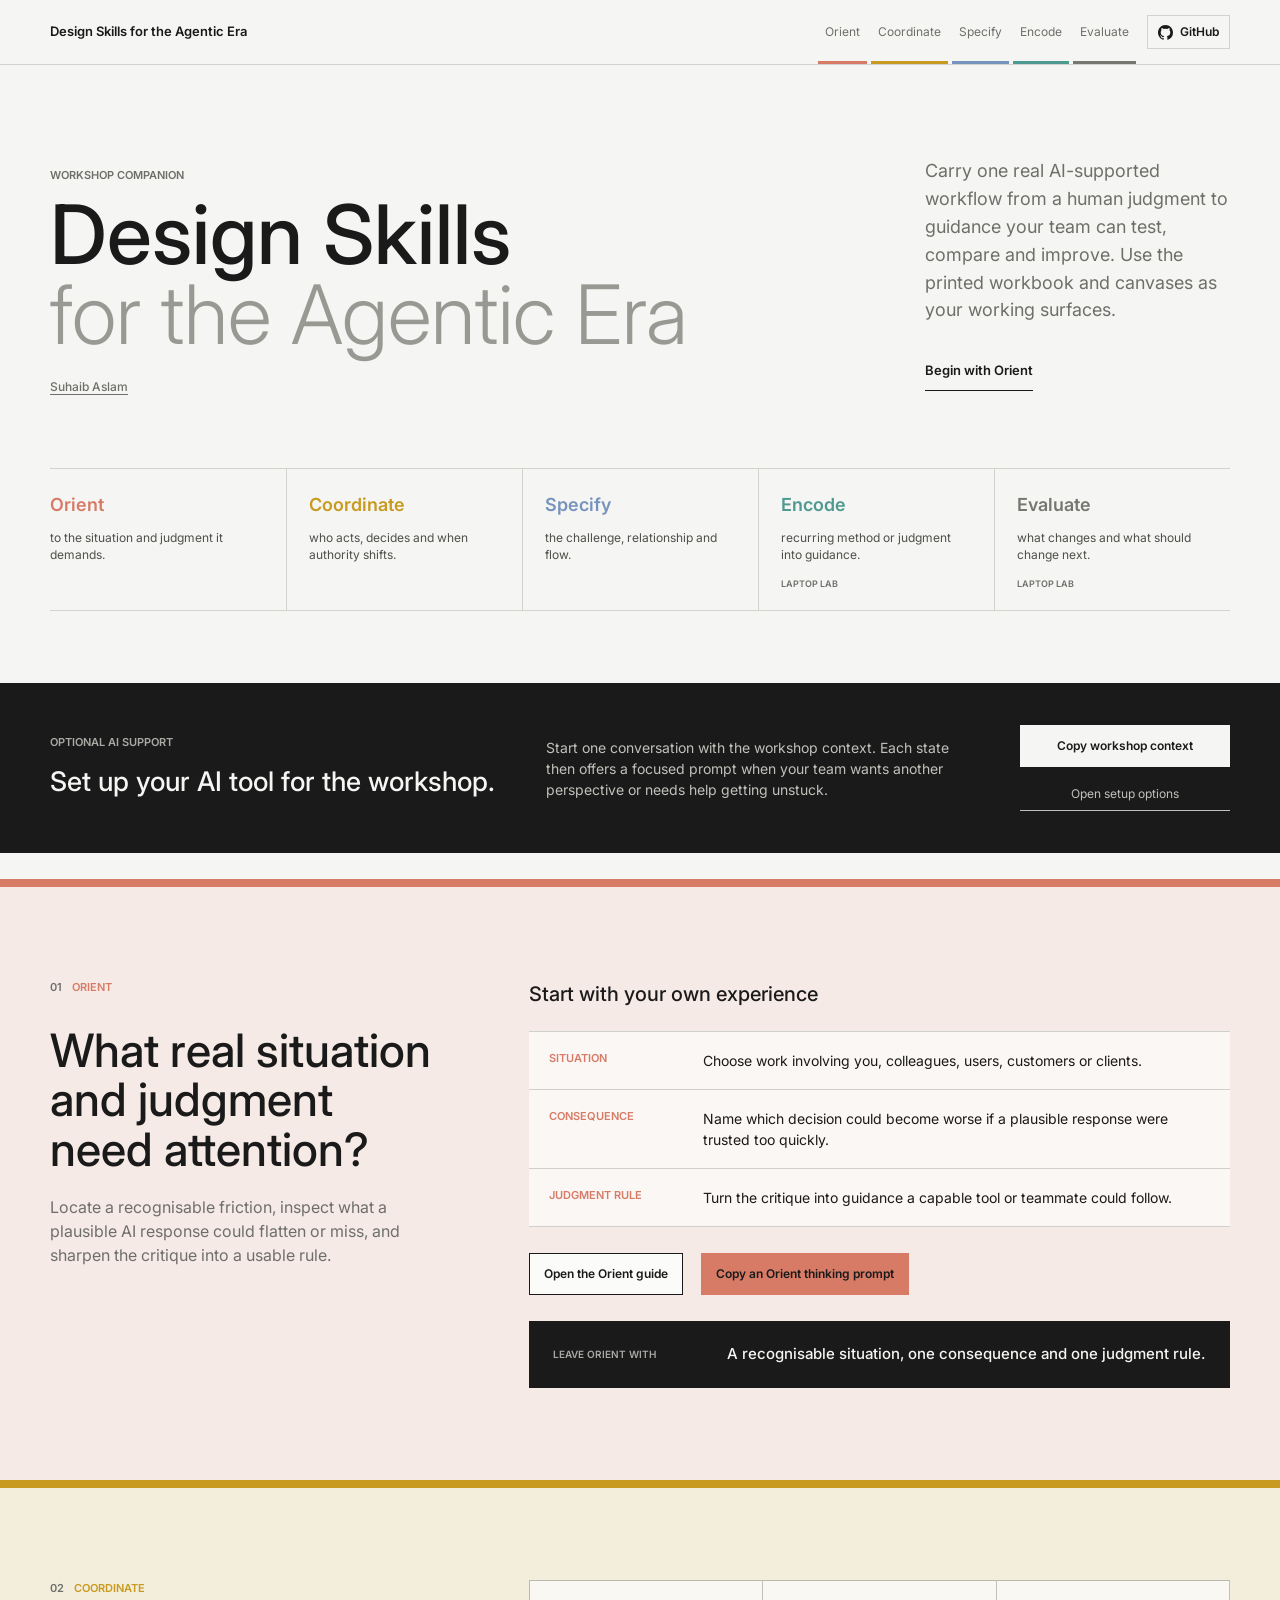
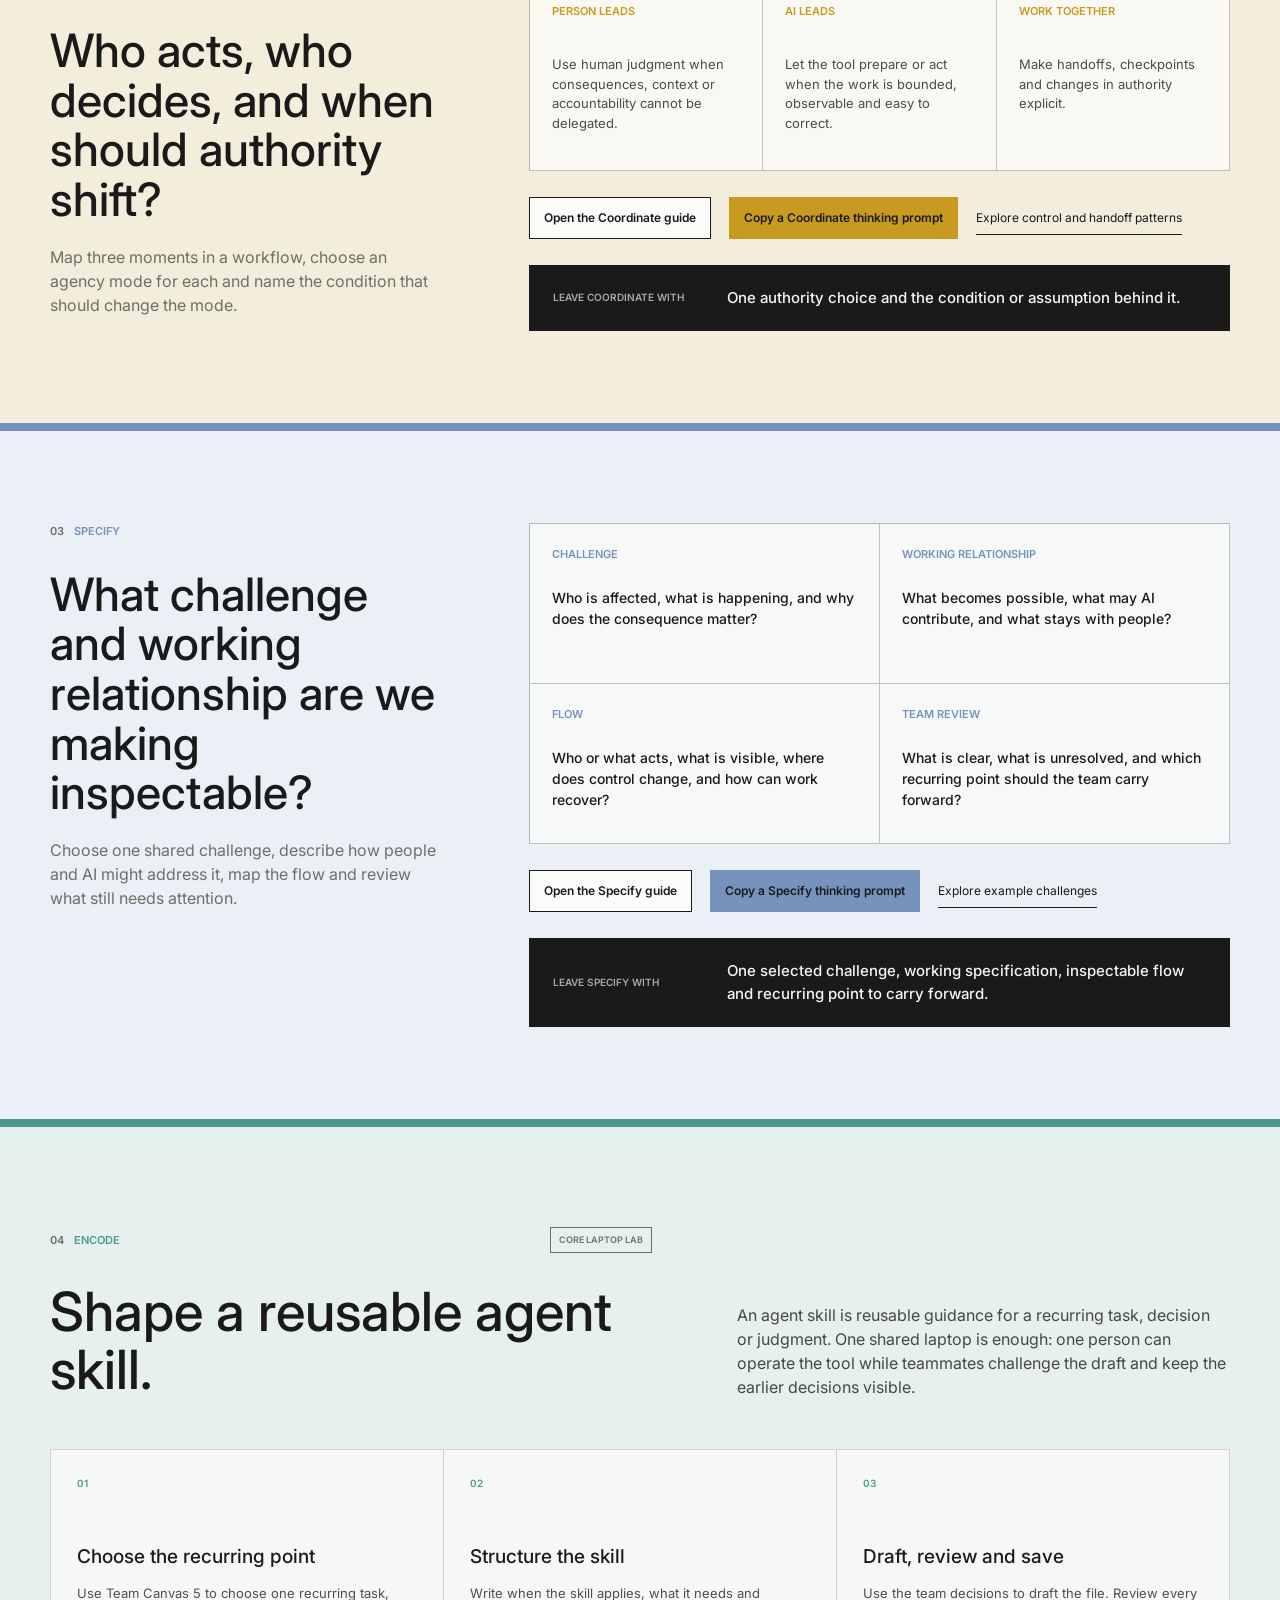
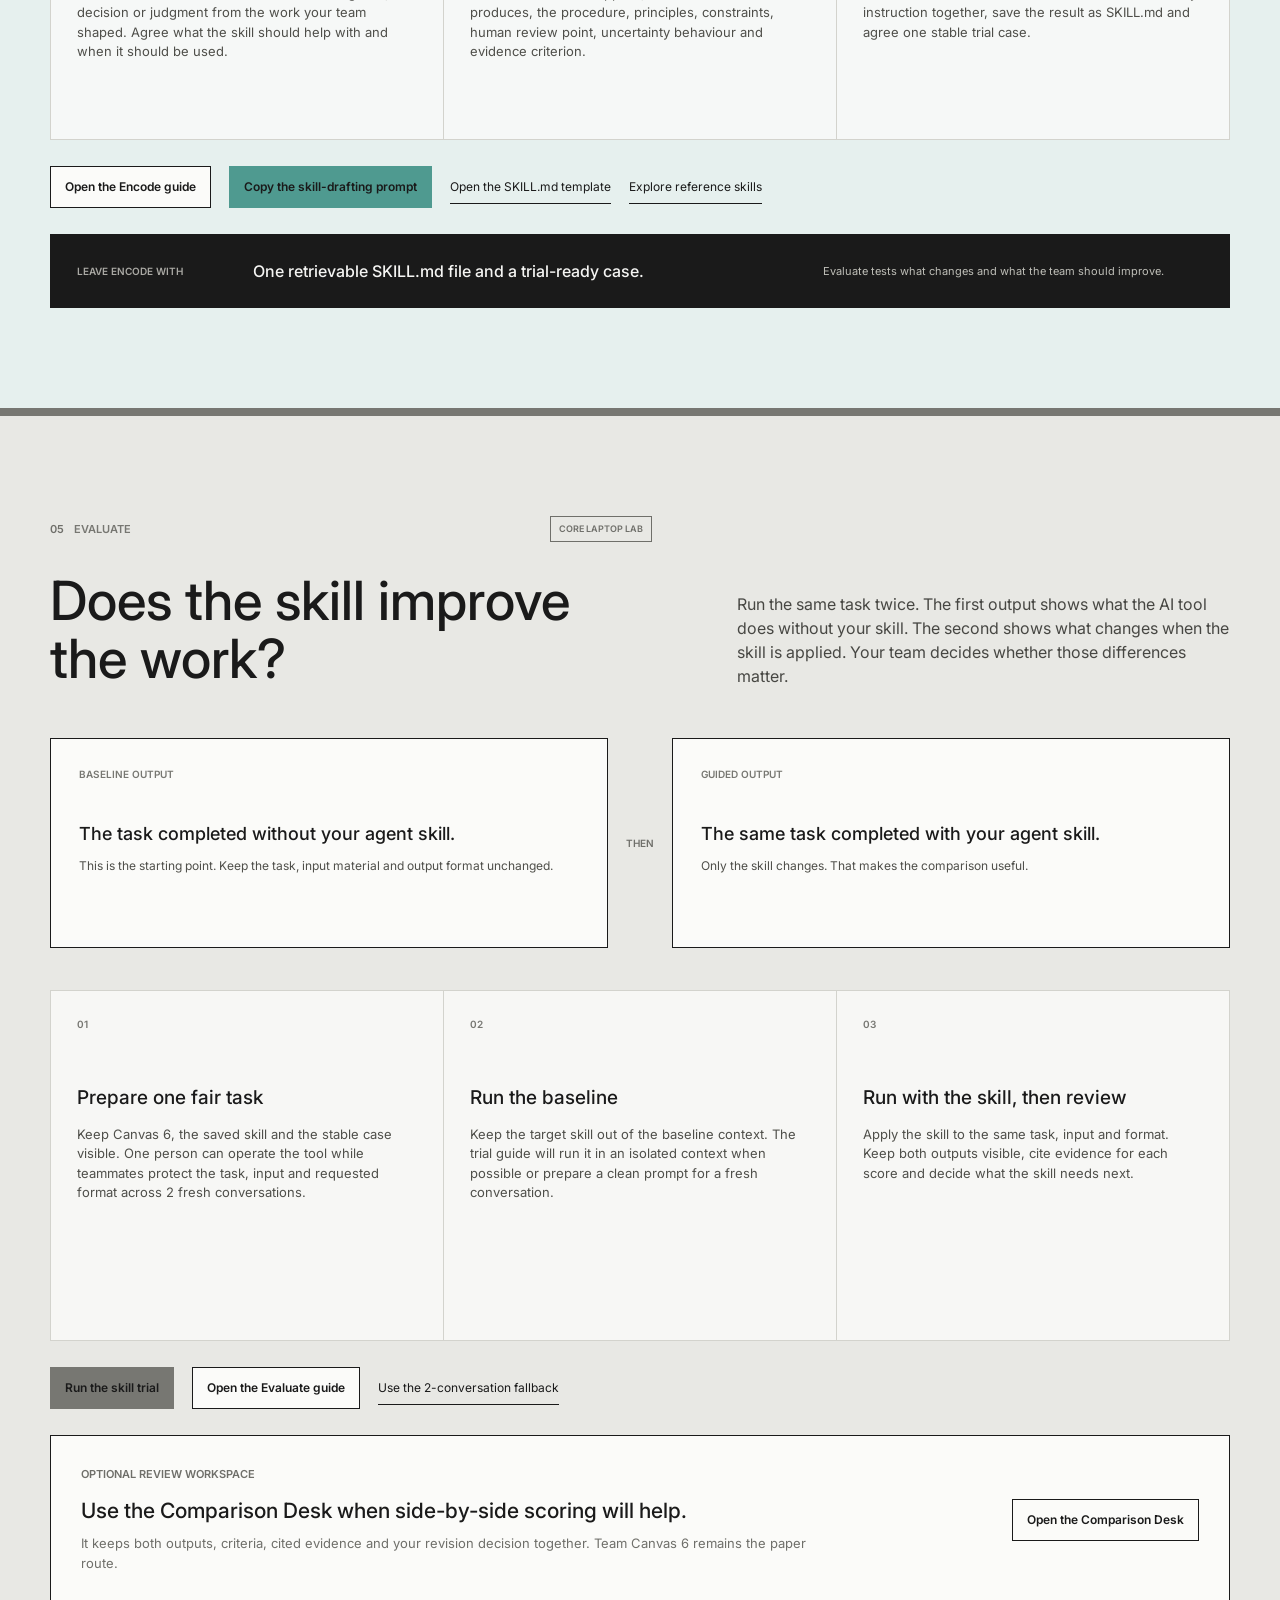
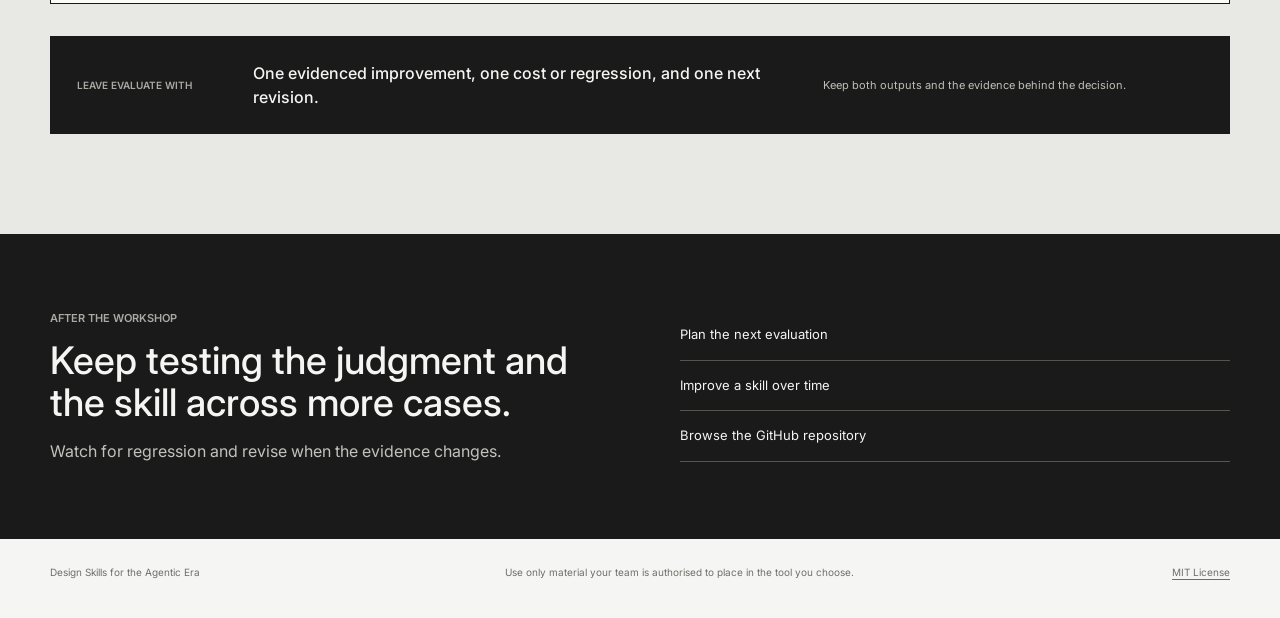
==== commit 0e36b217: "Refine companion AI journey and lab routes" ====
--- a/site/index.html
+++ b/site/index.html
@@ -5,9 +5,9 @@
   <meta name="viewport" content="width=device-width, initial-scale=1">
   <meta name="description" content="A participant companion for the Design Skills for the Agentic Era workshop.">
   <title>Design Skills for the Agentic Era</title>
-  <link rel="stylesheet" href="styles.css">
-  <script src="content.generated.js" defer></script>
-  <script src="app.js" defer></script>
+  <link rel="stylesheet" href="styles.css?v=4">
+  <script src="content.generated.js?v=4" defer></script>
+  <script src="app.js?v=4" defer></script>
 </head>
 <body>
   <header class="masthead">
@@ -26,9 +26,9 @@
     <section class="hero shell">
       <div class="hero-main">
         <div class="hero-title">
-          <p class="eyebrow">Workshop</p>
+          <p class="eyebrow">Workshop companion</p>
           <h1>Design Skills <span>for the Agentic Era</span></h1>
-          <p class="author">With <a href="https://www.suhaibaslam.com">Suhaib Aslam</a></p>
+          <p class="author"><a href="https://www.suhaibaslam.com">Suhaib Aslam</a></p>
         </div>
         <div class="hero-intro">
           <p>Carry one real AI-supported workflow from a human judgment to guidance your team can test, compare and improve. Use the printed workbook and canvases as your working surfaces.</p>
@@ -36,13 +36,13 @@
         </div>
       </div>
 
-      <div class="framework" aria-label="The five workshop states">
-        <article class="orient"><span>01</span><strong>Orient</strong><small>Find the judgment</small></article>
-        <article class="coordinate"><span>02</span><strong>Coordinate</strong><small>Place authority</small></article>
-        <article class="specify"><span>03</span><strong>Specify</strong><small>Shape the shared work</small></article>
-        <article class="encode"><span>04</span><strong>Encode</strong><small>Create the skill</small><em>Laptop lab</em></article>
-        <article class="evaluate"><span>05</span><strong>Evaluate</strong><small>Test and improve</small><em>Laptop lab</em></article>
-      </div>
+      <ol class="framework" aria-label="The five workshop states">
+        <li class="orient"><strong>Orient</strong><span>to the situation and judgment it demands.</span></li>
+        <li class="coordinate"><strong>Coordinate</strong><span>who acts, decides and when authority shifts.</span></li>
+        <li class="specify"><strong>Specify</strong><span>the challenge, relationship and flow.</span></li>
+        <li class="encode"><strong>Encode</strong><span>recurring method or judgment into guidance.</span><em>Laptop lab</em></li>
+        <li class="evaluate"><strong>Evaluate</strong><span>what changes and what should change next.</span><em>Laptop lab</em></li>
+      </ol>
     </section>
 
     <section class="tool-onramp">
@@ -58,6 +58,7 @@
         </div>
       </div>
     </section>
+    <div class="onramp-buffer" aria-hidden="true"></div>
 
     <section class="stage stage-orient" id="orient">
       <div class="shell stage-grid">
@@ -160,6 +161,7 @@
           <button class="button" type="button" data-resource="workshop/04-encode/00-start-here.md">Open the Encode guide</button>
           <button class="button button-ai" type="button" data-copy-action="draft">Copy the skill-drafting prompt</button>
           <button class="text-link" type="button" data-resource="workshop/04-encode/template--agent-skill.md">Open the SKILL.md template</button>
+          <button class="text-link" type="button" data-resource="skills/README.md">Explore reference skills</button>
         </div>
         <div class="lab-output"><span>Leave Encode with</span><strong>One retrievable SKILL.md file and a trial-ready case.</strong><small>Evaluate tests what changes and what the team should improve.</small></div>
       </div>
@@ -190,27 +192,26 @@
           <article>
             <span class="step-number">02</span>
             <h3>Run the baseline</h3>
-            <p>Give a fresh conversation only the task, authorised input and required output format. Keep the target skill out, then save the complete result.</p>
-            <button class="button button-ai" type="button" data-copy-action="baseline">Copy the baseline prompt</button>
+            <p>Keep the target skill out of the baseline context. The trial guide will run it in an isolated context when possible or prepare a clean prompt for a fresh conversation.</p>
           </article>
           <article>
             <span class="step-number">03</span>
             <h3>Run with the skill, then review</h3>
-            <p>Use a second fresh conversation with the same task, input and format plus the skill. Keep both outputs visible, cite evidence for each score and decide what the skill needs next.</p>
-            <button class="button button-ai" type="button" data-copy-action="guided">Copy the guided prompt</button>
+            <p>Apply the skill to the same task, input and format. Keep both outputs visible, cite evidence for each score and decide what the skill needs next.</p>
           </article>
         </div>
 
         <div class="stage-actions lab-actions" aria-label="Evaluate support">
+          <button class="button button-ai" type="button" data-resource="skills/run-skill-trial/SKILL.md">Run the skill trial</button>
           <button class="button" type="button" data-resource="workshop/05-evaluate/00-start-here.md">Open the Evaluate guide</button>
-          <button class="text-link" type="button" data-resource="skills/run-skill-trial/SKILL.md">Using an agent with isolated runs?</button>
+          <button class="text-link" type="button" data-resource="workshop/05-evaluate/prompt--run-and-review.md">Use the 2-conversation fallback</button>
         </div>
 
         <div class="desk-callout">
           <div>
             <p class="eyebrow">Optional review workspace</p>
             <h3>Use the Comparison Desk when side-by-side scoring will help.</h3>
-            <p>It keeps both outputs, criteria, cited evidence and your revision decision together. You can complete the same review on Team Canvas 6 or in your shared workspace.</p>
+            <p>It keeps both outputs, criteria, cited evidence and your revision decision together. Team Canvas 6 remains the paper route.</p>
           </div>
           <a class="button" data-desk href="../workshop/05-evaluate/comparison-desk.html">Open the Comparison Desk</a>
         </div>
--- a/site/styles.css
+++ b/site/styles.css
@@ -28,7 +28,7 @@
 .brand strong { font-size: 13px; font-weight: 600; }
 .masthead nav { display: flex; align-items: center; gap: 18px; font-size: 12px; }
 .masthead nav a { color: var(--muted); text-decoration: none; }
-.masthead nav .state-link { --state: var(--orient); padding: 23px 0 20px; border-bottom: 3px solid var(--state); }
+.masthead nav .state-link { --state: var(--orient); margin-inline: -7px; padding: 23px 7px 20px; border-bottom: 3px solid var(--state); }
 .masthead nav .state-link.coordinate { --state: var(--coordinate); }
 .masthead nav .state-link.specify { --state: var(--specify); }
 .masthead nav .state-link.encode { --state: var(--encode); }
@@ -48,19 +48,19 @@
 .hero-intro { padding-bottom: 5px; }
 .hero-intro p { max-width: 450px; margin: 0 0 28px; color: var(--muted); font-size: 18px; line-height: 1.55; }
 .primary-link { display: inline-block; padding: 9px 0; border-bottom: 1px solid var(--ink); font-size: 13px; font-weight: 600; text-decoration: none; }
-.framework { display: grid; grid-template-columns: repeat(5, 1fr); margin-top: 72px; }
-.framework article { --state: var(--orient); position: relative; display: flex; min-height: 132px; padding: 17px 18px; flex-direction: column; border: 1px solid var(--line); border-top: 6px solid var(--state); border-right: 0; background: var(--white); }
-.framework article:last-child { border-right: 1px solid var(--line); }
-.framework article.coordinate { --state: var(--coordinate); }
-.framework article.specify { --state: var(--specify); }
-.framework article.encode { --state: var(--encode); }
-.framework article.evaluate { --state: var(--evaluate); }
-.framework span { margin-bottom: 18px; color: var(--muted); font-size: 10px; font-weight: 600; }
-.framework strong { font-size: 18px; font-weight: 500; }
-.framework small { color: var(--muted); font-size: 11px; }
-.framework em { margin-top: auto; color: var(--muted); font-size: 9px; font-style: normal; font-weight: 600; text-transform: uppercase; }
+.framework { display: grid; grid-template-columns: repeat(5, 1fr); margin: 72px 0 0; padding: 0; border-block: 1px solid var(--line); list-style: none; }
+.framework li { --state: var(--orient); position: relative; min-height: 128px; padding: 22px 22px 20px 0; }
+.framework li + li { padding-left: 22px; border-left: 1px solid var(--line); }
+.framework li.coordinate { --state: var(--coordinate); }
+.framework li.specify { --state: var(--specify); }
+.framework li.encode { --state: var(--encode); }
+.framework li.evaluate { --state: var(--evaluate); }
+.framework strong { display: block; margin-bottom: 11px; color: var(--state); font-size: 18px; font-weight: 600; }
+.framework span { display: block; max-width: 185px; color: #4f4f4b; font-size: 12px; line-height: 1.45; }
+.framework em { display: block; margin-top: 13px; color: var(--muted); font-size: 9px; font-style: normal; font-weight: 600; text-transform: uppercase; }
 
 .tool-onramp { background: var(--ink); color: var(--paper); }
+.onramp-buffer { height: 26px; background: var(--paper); }
 .onramp-grid { display: grid; grid-template-columns: 1.05fr 1fr auto; min-height: 170px; gap: 48px; align-items: center; }
 .onramp-grid h2 { margin: 0; font-size: 27px; font-weight: 500; }
 .onramp-grid > p { max-width: 460px; margin: 0; color: #c1c1bb; font-size: 14px; }
@@ -92,7 +92,7 @@
 .stage-heading h2, .lab-heading h2 { margin: 0 0 20px; font-size: 46px; font-weight: 500; line-height: 1.08; }
 .stage-heading > p:last-child { max-width: 430px; margin: 0; color: var(--muted); font-size: 16px; }
 .stage-body > h3 { margin: 0 0 22px; font-size: 20px; font-weight: 500; }
-.decision-list { margin: 0; padding: 0; list-style: none; border-top: 1px solid var(--ink); background: rgba(251, 251, 249, .75); }
+.decision-list { margin: 0; padding: 0; list-style: none; border-top: 1px solid rgba(26, 26, 26, .18); background: rgba(251, 251, 249, .75); }
 .decision-list li { display: grid; grid-template-columns: 130px 1fr; gap: 24px; padding: 18px 20px; border-bottom: 1px solid rgba(26, 26, 26, .18); font-size: 14px; }
 .decision-list span { color: var(--stage); font-size: 11px; font-weight: 600; text-transform: uppercase; }
 .stage-actions { display: flex; margin: 26px 0; align-items: center; flex-wrap: wrap; gap: 12px 18px; }
@@ -100,11 +100,11 @@
 .stage-output span { color: #aaa9a4; font-size: 10px; font-weight: 600; text-transform: uppercase; }
 .stage-output strong { font-size: 15px; font-weight: 500; }
 
-.agency-grid { display: grid; grid-template-columns: repeat(3, 1fr); border-top: 1px solid var(--ink); border-left: 1px solid rgba(26, 26, 26, .25); }
+.agency-grid { display: grid; grid-template-columns: repeat(3, 1fr); border-top: 1px solid rgba(26, 26, 26, .25); border-left: 1px solid rgba(26, 26, 26, .25); }
 .agency-grid article { min-height: 190px; padding: 22px; border-right: 1px solid rgba(26, 26, 26, .25); border-bottom: 1px solid rgba(26, 26, 26, .25); background: rgba(251, 251, 249, .78); }
 .agency-grid span, .agreement-grid span { display: block; margin-bottom: 36px; color: var(--stage); font-size: 11px; font-weight: 600; text-transform: uppercase; }
 .agency-grid p { margin: 0; color: #4c4c48; font-size: 13px; }
-.agreement-grid { display: grid; grid-template-columns: repeat(2, 1fr); border-top: 1px solid var(--ink); border-left: 1px solid rgba(26, 26, 26, .25); }
+.agreement-grid { display: grid; grid-template-columns: repeat(2, 1fr); border-top: 1px solid rgba(26, 26, 26, .25); border-left: 1px solid rgba(26, 26, 26, .25); }
 .agreement-grid article { min-height: 160px; padding: 22px; border-right: 1px solid rgba(26, 26, 26, .25); border-bottom: 1px solid rgba(26, 26, 26, .25); background: rgba(251, 251, 249, .78); }
 .agreement-grid span { margin-bottom: 24px; }
 .agreement-grid strong { display: block; font-size: 14px; font-weight: 500; }
@@ -113,7 +113,7 @@
 .lab-heading { display: grid; grid-template-columns: 1.1fr .9fr; gap: 85px; align-items: end; margin-bottom: 50px; }
 .lab-heading h2 { max-width: 690px; margin-bottom: 0; font-size: 54px; }
 .lab-heading > p { max-width: 510px; margin: 0; color: #474743; font-size: 16px; }
-.lab-steps, .outcome-steps { display: grid; grid-template-columns: repeat(3, 1fr); border-top: 1px solid var(--ink); border-left: 1px solid var(--line); }
+.lab-steps, .outcome-steps { display: grid; grid-template-columns: repeat(3, 1fr); border-top: 1px solid var(--line); border-left: 1px solid var(--line); }
 .lab-step, .outcome-steps article { display: flex; min-height: 290px; padding: 26px; flex-direction: column; border-right: 1px solid var(--line); border-bottom: 1px solid var(--line); background: rgba(251, 251, 249, .82); }
 .step-number { display: block; margin-bottom: 52px; color: var(--stage); font-size: 10px; font-weight: 600; }
 .lab-step h3, .outcome-steps h3 { margin: 0 0 12px; font-size: 19px; font-weight: 500; }
@@ -156,15 +156,19 @@
 .dialog-close { grid-column: 3; text-align: right; }
 .dialog-back:hover, .dialog-close:hover, .dialog-back:focus-visible, .dialog-close:focus-visible { color: var(--ink); }
 .dialog-content { padding: 42px; }
-.dialog-content > h1:first-child { display: none; }
+.dialog-content > h1 { display: none; }
 .dialog-content h1 { font-size: 36px; }
 .dialog-content h2 { margin: 34px 0 13px; font-size: 22px; font-weight: 500; }
 .dialog-content h3 { margin: 26px 0 10px; font-size: 16px; }
 .dialog-content p, .dialog-content li { max-width: 720px; font-size: 14px; }
 .dialog-content li { margin-bottom: 7px; }
 .dialog-content code { padding: 2px 4px; background: #ecece8; font: 12px/1.4 ui-monospace, monospace; }
-.dialog-content pre { overflow: auto; padding: 18px; background: var(--ink); color: var(--paper); white-space: pre-wrap; }
+.dialog-content pre { margin: 0; overflow: auto; padding: 48px 18px 18px; background: var(--ink); color: var(--paper); white-space: pre-wrap; }
 .dialog-content pre code { padding: 0; background: none; color: inherit; }
+.code-block { position: relative; margin: 18px 0; }
+.copy-code { position: absolute; z-index: 1; top: 10px; right: 10px; padding: 6px 9px; border: 1px solid #777770; background: #2c2c2a; color: var(--paper); font-size: 10px; cursor: pointer; }
+.copy-code:hover, .copy-code:focus-visible { border-color: var(--paper); background: #3a3a37; }
+.guide-actions { display: flex; margin: 0 0 26px; flex-wrap: wrap; gap: 10px; }
 .dialog-content table { width: 100%; border-collapse: collapse; font-size: 12px; }
 .dialog-content th, .dialog-content td { padding: 9px; border: 1px solid var(--line); text-align: left; vertical-align: top; }
 .dialog-content th { background: #ecece8; font-weight: 600; }
@@ -172,7 +176,7 @@
 .dialog-foot { display: flex; padding: 16px 26px; align-items: center; justify-content: space-between; gap: 20px; border-top: 1px solid var(--line); }
 .copy-resource { padding: 8px 11px; border: 1px solid var(--ink); background: var(--ink); color: var(--paper); font-size: 11px; cursor: pointer; }
 .dialog-foot a { color: var(--muted); font-size: 10px; }
-.toast { position: fixed; z-index: 30; right: 22px; bottom: 22px; max-width: 380px; padding: 12px 15px; border: 1px solid var(--ink); background: var(--ink); color: var(--paper); font-size: 12px; opacity: 0; pointer-events: none; transform: translateY(8px); transition: opacity .18s, transform .18s; }
+.toast { position: fixed; z-index: 30; right: 22px; bottom: 22px; max-width: 380px; padding: 12px 15px; border: 1px solid var(--paper); background: var(--ink); color: var(--paper); font-size: 12px; opacity: 0; pointer-events: none; transform: translateY(8px); transition: opacity .18s, transform .18s; }
 .toast.show { opacity: 1; transform: none; }
 
 @media (max-width: 950px) {
@@ -181,7 +185,8 @@
   .hero-main { grid-template-columns: 1fr; gap: 38px; }
   .hero h1 { font-size: 64px; }
   .framework { margin-top: 54px; }
-  .framework article { min-height: 122px; padding: 14px; }
+  .framework li { min-height: 122px; padding-right: 14px; }
+  .framework li + li { padding-left: 14px; }
   .onramp-grid { grid-template-columns: 1fr 1fr; padding-block: 32px; }
   .onramp-actions { grid-column: 1 / -1; grid-template-columns: 1fr 1fr; }
   .stage-grid, .lab-heading { grid-template-columns: 1fr; gap: 38px; }
@@ -198,19 +203,18 @@
   .masthead { min-height: 54px; padding-inline: 12px; }
   .brand { display: none; }
   .masthead nav { width: 100%; gap: 11px; justify-content: space-between; }
-  .masthead nav .state-link { padding: 18px 0 15px; font-size: 10px; }
+  .masthead nav .state-link { margin-inline: -4px; padding: 18px 4px 15px; font-size: 10px; }
   .masthead nav .github-link { min-height: 30px; padding: 6px; }
   .github-link span { display: none; }
   .hero { padding-block: 56px 44px; }
   .hero h1 { font-size: 40px; line-height: 1.02; }
   .hero h1 span { margin-top: 4px; white-space: normal; }
   .hero-intro p { font-size: 16px; }
-  .framework { grid-template-columns: 1fr; margin-top: 42px; }
-  .framework article { display: grid; grid-template-columns: 34px 100px 1fr auto; min-height: 64px; padding: 11px 13px; align-items: center; border-right: 1px solid var(--line); border-top-width: 4px; }
-  .framework span { margin: 0; }
-  .framework strong { font-size: 15px; }
-  .framework small { font-size: 10px; }
-  .framework em { margin: 0; font-size: 8px; }
+  .framework { grid-template-columns: 1fr; margin-top: 42px; border-bottom: 0; }
+  .framework li, .framework li + li { display: grid; grid-template-columns: 105px 1fr auto; min-height: 68px; padding: 13px 0; align-items: start; gap: 14px; border-left: 0; border-bottom: 1px solid var(--line); }
+  .framework strong { margin: 0; font-size: 15px; }
+  .framework span { max-width: none; font-size: 10px; }
+  .framework em { margin: 2px 0 0; font-size: 8px; }
   .onramp-grid { grid-template-columns: 1fr; gap: 22px; }
   .onramp-actions { grid-column: auto; grid-template-columns: 1fr; }
   .stage, .lab-stage { padding-block: 66px; }
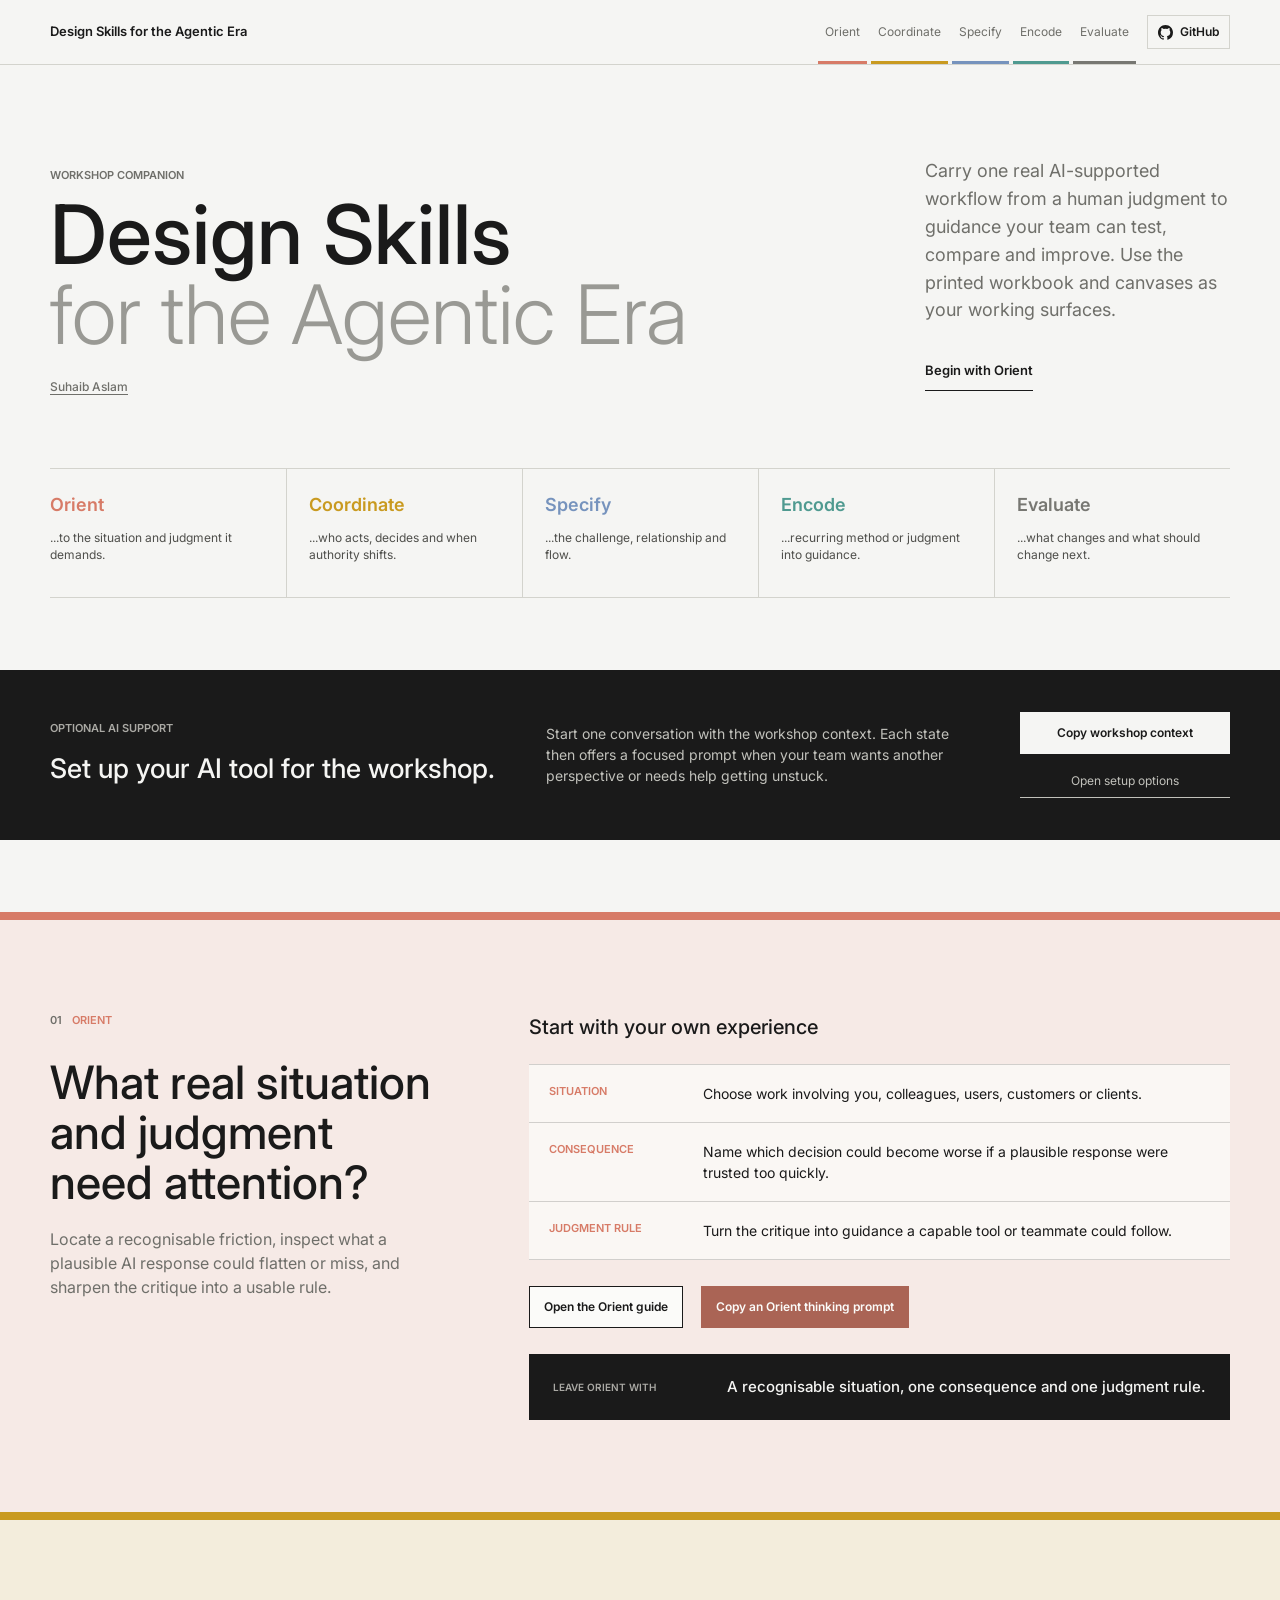
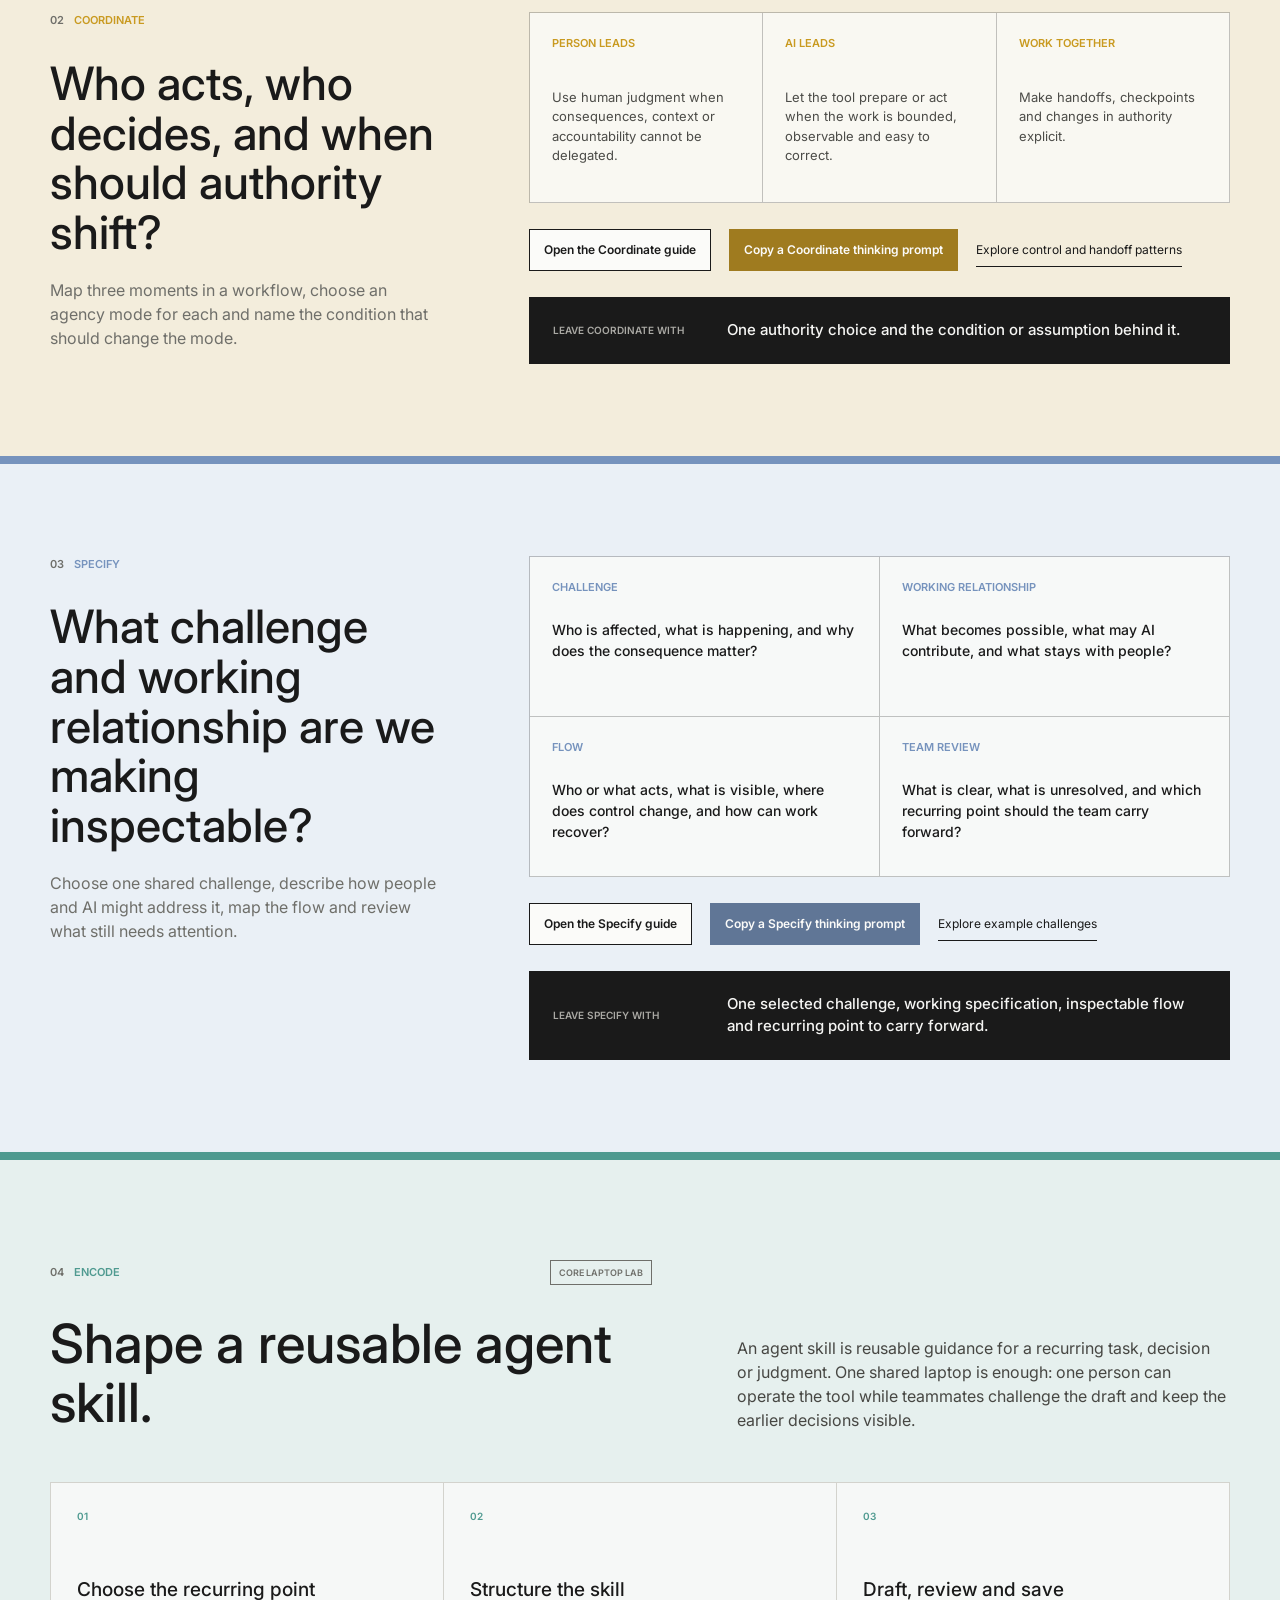
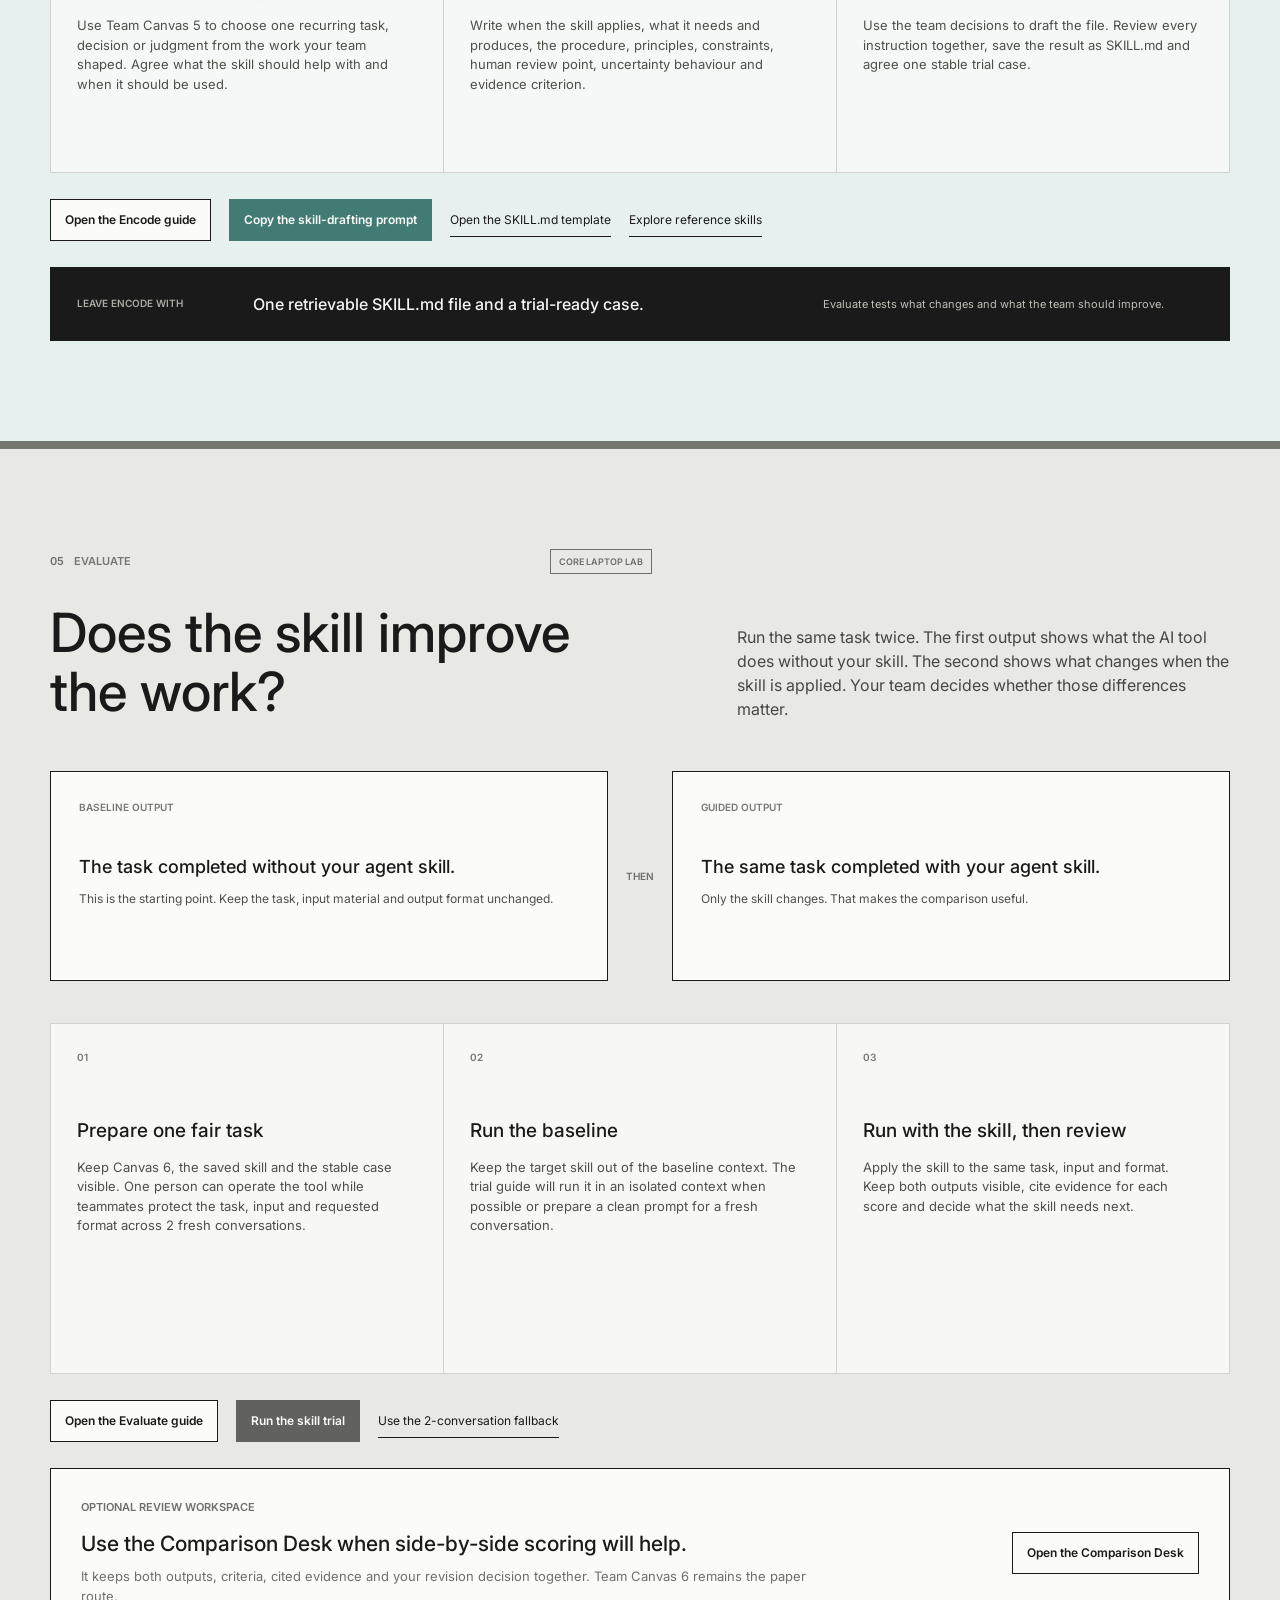
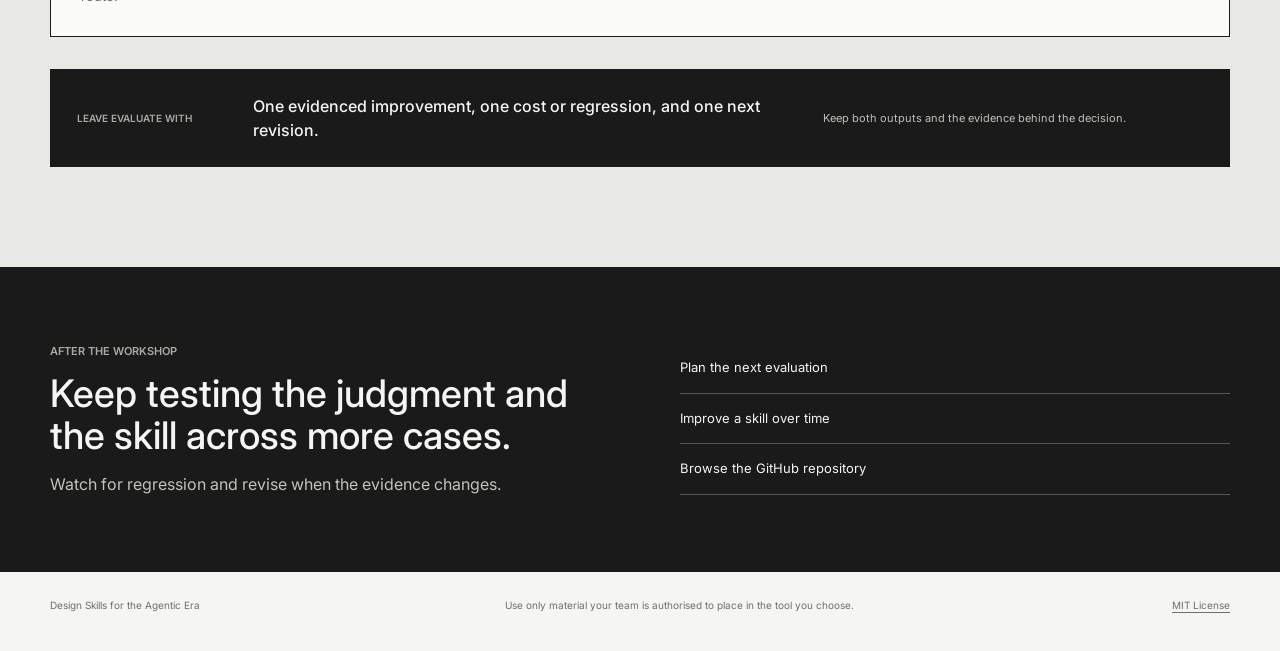
==== commit ddd2018b: "Polish companion guidance and fallback trial" ====
--- a/site/index.html
+++ b/site/index.html
@@ -5,9 +5,9 @@
   <meta name="viewport" content="width=device-width, initial-scale=1">
   <meta name="description" content="A participant companion for the Design Skills for the Agentic Era workshop.">
   <title>Design Skills for the Agentic Era</title>
-  <link rel="stylesheet" href="styles.css?v=4">
-  <script src="content.generated.js?v=4" defer></script>
-  <script src="app.js?v=4" defer></script>
+  <link rel="stylesheet" href="styles.css?v=5">
+  <script src="content.generated.js?v=5" defer></script>
+  <script src="app.js?v=5" defer></script>
 </head>
 <body>
   <header class="masthead">
@@ -37,11 +37,11 @@
       </div>
 
       <ol class="framework" aria-label="The five workshop states">
-        <li class="orient"><strong>Orient</strong><span>to the situation and judgment it demands.</span></li>
-        <li class="coordinate"><strong>Coordinate</strong><span>who acts, decides and when authority shifts.</span></li>
-        <li class="specify"><strong>Specify</strong><span>the challenge, relationship and flow.</span></li>
-        <li class="encode"><strong>Encode</strong><span>recurring method or judgment into guidance.</span><em>Laptop lab</em></li>
-        <li class="evaluate"><strong>Evaluate</strong><span>what changes and what should change next.</span><em>Laptop lab</em></li>
+        <li class="orient"><strong>Orient</strong><span>...to the situation and judgment it demands.</span></li>
+        <li class="coordinate"><strong>Coordinate</strong><span>...who acts, decides and when authority shifts.</span></li>
+        <li class="specify"><strong>Specify</strong><span>...the challenge, relationship and flow.</span></li>
+        <li class="encode"><strong>Encode</strong><span>...recurring method or judgment into guidance.</span></li>
+        <li class="evaluate"><strong>Evaluate</strong><span>...what changes and what should change next.</span></li>
       </ol>
     </section>
 
@@ -202,8 +202,8 @@
         </div>
 
         <div class="stage-actions lab-actions" aria-label="Evaluate support">
+          <button class="button" type="button" data-resource="workshop/05-evaluate/00-start-here.md">Open the Evaluate guide</button>
           <button class="button button-ai" type="button" data-resource="skills/run-skill-trial/SKILL.md">Run the skill trial</button>
-          <button class="button" type="button" data-resource="workshop/05-evaluate/00-start-here.md">Open the Evaluate guide</button>
           <button class="text-link" type="button" data-resource="workshop/05-evaluate/prompt--run-and-review.md">Use the 2-conversation fallback</button>
         </div>
 
--- a/site/styles.css
+++ b/site/styles.css
@@ -57,10 +57,9 @@
 .framework li.evaluate { --state: var(--evaluate); }
 .framework strong { display: block; margin-bottom: 11px; color: var(--state); font-size: 18px; font-weight: 600; }
 .framework span { display: block; max-width: 185px; color: #4f4f4b; font-size: 12px; line-height: 1.45; }
-.framework em { display: block; margin-top: 13px; color: var(--muted); font-size: 9px; font-style: normal; font-weight: 600; text-transform: uppercase; }
 
 .tool-onramp { background: var(--ink); color: var(--paper); }
-.onramp-buffer { height: 26px; background: var(--paper); }
+.onramp-buffer { height: 72px; background: var(--paper); }
 .onramp-grid { display: grid; grid-template-columns: 1.05fr 1fr auto; min-height: 170px; gap: 48px; align-items: center; }
 .onramp-grid h2 { margin: 0; font-size: 27px; font-weight: 500; }
 .onramp-grid > p { max-width: 460px; margin: 0; color: #c1c1bb; font-size: 14px; }
@@ -69,7 +68,7 @@
 
 .button { display: inline-flex; min-height: 42px; padding: 10px 14px; align-items: center; justify-content: center; border: 1px solid var(--ink); border-radius: 0; background: var(--white); color: var(--ink); font-size: 12px; font-weight: 600; text-align: center; text-decoration: none; cursor: pointer; transition: background .16s, color .16s, border-color .16s, transform .16s; }
 .button:hover, .button:focus-visible { background: var(--ink); color: var(--paper); transform: translateY(-1px); }
-.button-ai { border-color: var(--stage); background: var(--stage); color: var(--ink); }
+.button-ai { border-color: color-mix(in srgb, var(--stage) 76%, var(--ink)); background: color-mix(in srgb, var(--stage) 76%, var(--ink)); color: var(--white); }
 .button-ai:hover, .button-ai:focus-visible { border-color: var(--ink); background: var(--ink); color: var(--paper); }
 .button-inverse { border-color: var(--paper); background: var(--paper); color: var(--ink); }
 .button-inverse:hover, .button-inverse:focus-visible { border-color: #d4d4cf; background: #d4d4cf; color: var(--ink); }
@@ -148,19 +147,20 @@
 
 .resource-dialog { width: min(900px, calc(100% - 32px)); max-height: min(860px, calc(100vh - 32px)); padding: 0; border: 1px solid var(--ink); background: var(--white); color: var(--ink); }
 .resource-dialog::backdrop { background: rgba(26, 26, 26, .66); }
-.dialog-head { position: sticky; top: 0; z-index: 1; display: grid; grid-template-columns: 70px 1fr 70px; padding: 22px 26px; align-items: start; gap: 18px; border-bottom: 1px solid var(--line); background: var(--white); }
-.dialog-title { grid-column: 2; min-width: 0; }
+.dialog-head { position: sticky; top: 0; z-index: 1; display: grid; grid-template-columns: minmax(0, 1fr) auto; padding: 22px 42px; align-items: start; gap: 8px 24px; border-bottom: 1px solid var(--line); background: var(--white); }
+.dialog-title { grid-column: 1; min-width: 0; }
 .dialog-head h2 { margin: 0; font-size: 27px; font-weight: 500; }
 .dialog-back, .dialog-close { padding: 6px 0; border: 0; background: none; color: var(--muted); font-size: 12px; cursor: pointer; }
-.dialog-back { grid-column: 1; text-align: left; }
-.dialog-close { grid-column: 3; text-align: right; }
+.dialog-back { grid-column: 1; grid-row: 1; justify-self: start; text-align: left; }
+.dialog-back:not([hidden]) + .dialog-title { grid-row: 2; }
+.dialog-close { grid-column: 2; grid-row: 1 / span 2; text-align: right; }
 .dialog-back:hover, .dialog-close:hover, .dialog-back:focus-visible, .dialog-close:focus-visible { color: var(--ink); }
 .dialog-content { padding: 42px; }
 .dialog-content > h1 { display: none; }
 .dialog-content h1 { font-size: 36px; }
 .dialog-content h2 { margin: 34px 0 13px; font-size: 22px; font-weight: 500; }
 .dialog-content h3 { margin: 26px 0 10px; font-size: 16px; }
-.dialog-content p, .dialog-content li { max-width: 720px; font-size: 14px; }
+.dialog-content p, .dialog-content li { max-width: none; font-size: 14px; }
 .dialog-content li { margin-bottom: 7px; }
 .dialog-content code { padding: 2px 4px; background: #ecece8; font: 12px/1.4 ui-monospace, monospace; }
 .dialog-content pre { margin: 0; overflow: auto; padding: 48px 18px 18px; background: var(--ink); color: var(--paper); white-space: pre-wrap; }
@@ -168,7 +168,11 @@
 .code-block { position: relative; margin: 18px 0; }
 .copy-code { position: absolute; z-index: 1; top: 10px; right: 10px; padding: 6px 9px; border: 1px solid #777770; background: #2c2c2a; color: var(--paper); font-size: 10px; cursor: pointer; }
 .copy-code:hover, .copy-code:focus-visible { border-color: var(--paper); background: #3a3a37; }
-.guide-actions { display: flex; margin: 0 0 26px; flex-wrap: wrap; gap: 10px; }
+.guide-actions { --stage: var(--orient); display: flex; margin: 22px 0 30px; flex-wrap: wrap; gap: 10px; }
+.guide-actions.coordinate { --stage: var(--coordinate); }
+.guide-actions.specify { --stage: var(--specify); }
+.guide-actions.encode { --stage: var(--encode); }
+.guide-actions.evaluate { --stage: var(--evaluate); }
 .dialog-content table { width: 100%; border-collapse: collapse; font-size: 12px; }
 .dialog-content th, .dialog-content td { padding: 9px; border: 1px solid var(--line); text-align: left; vertical-align: top; }
 .dialog-content th { background: #ecece8; font-weight: 600; }
@@ -214,7 +218,7 @@
   .framework li, .framework li + li { display: grid; grid-template-columns: 105px 1fr auto; min-height: 68px; padding: 13px 0; align-items: start; gap: 14px; border-left: 0; border-bottom: 1px solid var(--line); }
   .framework strong { margin: 0; font-size: 15px; }
   .framework span { max-width: none; font-size: 10px; }
-  .framework em { margin: 2px 0 0; font-size: 8px; }
+  .onramp-buffer { height: 44px; }
   .onramp-grid { grid-template-columns: 1fr; gap: 22px; }
   .onramp-actions { grid-column: auto; grid-template-columns: 1fr; }
   .stage, .lab-stage { padding-block: 66px; }
@@ -231,7 +235,7 @@
   .comparison-pair > div { min-height: 42px; }
   .desk-callout { grid-template-columns: 1fr; gap: 24px; }
   .after-grid, .footer { grid-template-columns: 1fr; gap: 30px; }
-  .dialog-head { grid-template-columns: 54px 1fr 54px; padding-inline: 18px; }
+  .dialog-head { grid-template-columns: minmax(0, 1fr) auto; padding: 18px 20px; }
   .dialog-head h2 { font-size: 22px; }
   .dialog-content { padding: 26px 20px; }
   .dialog-foot { align-items: start; flex-direction: column; }
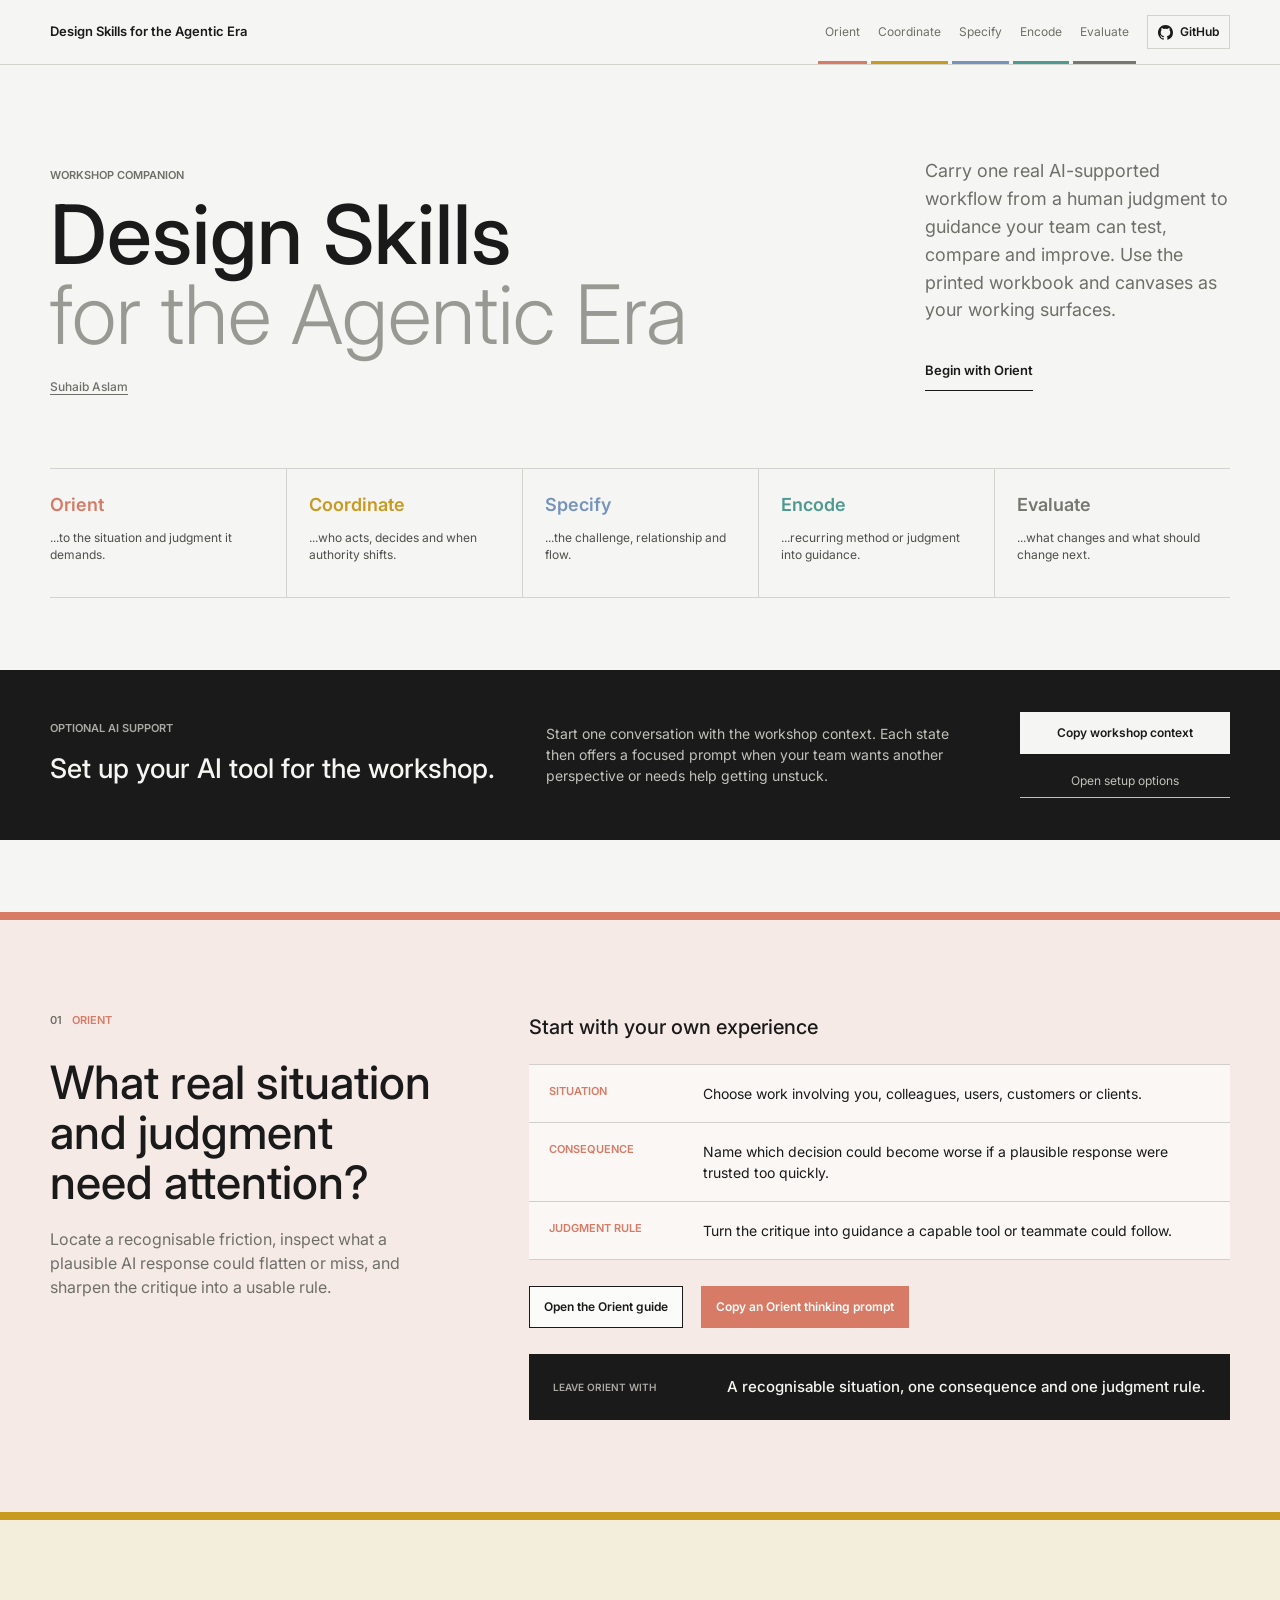
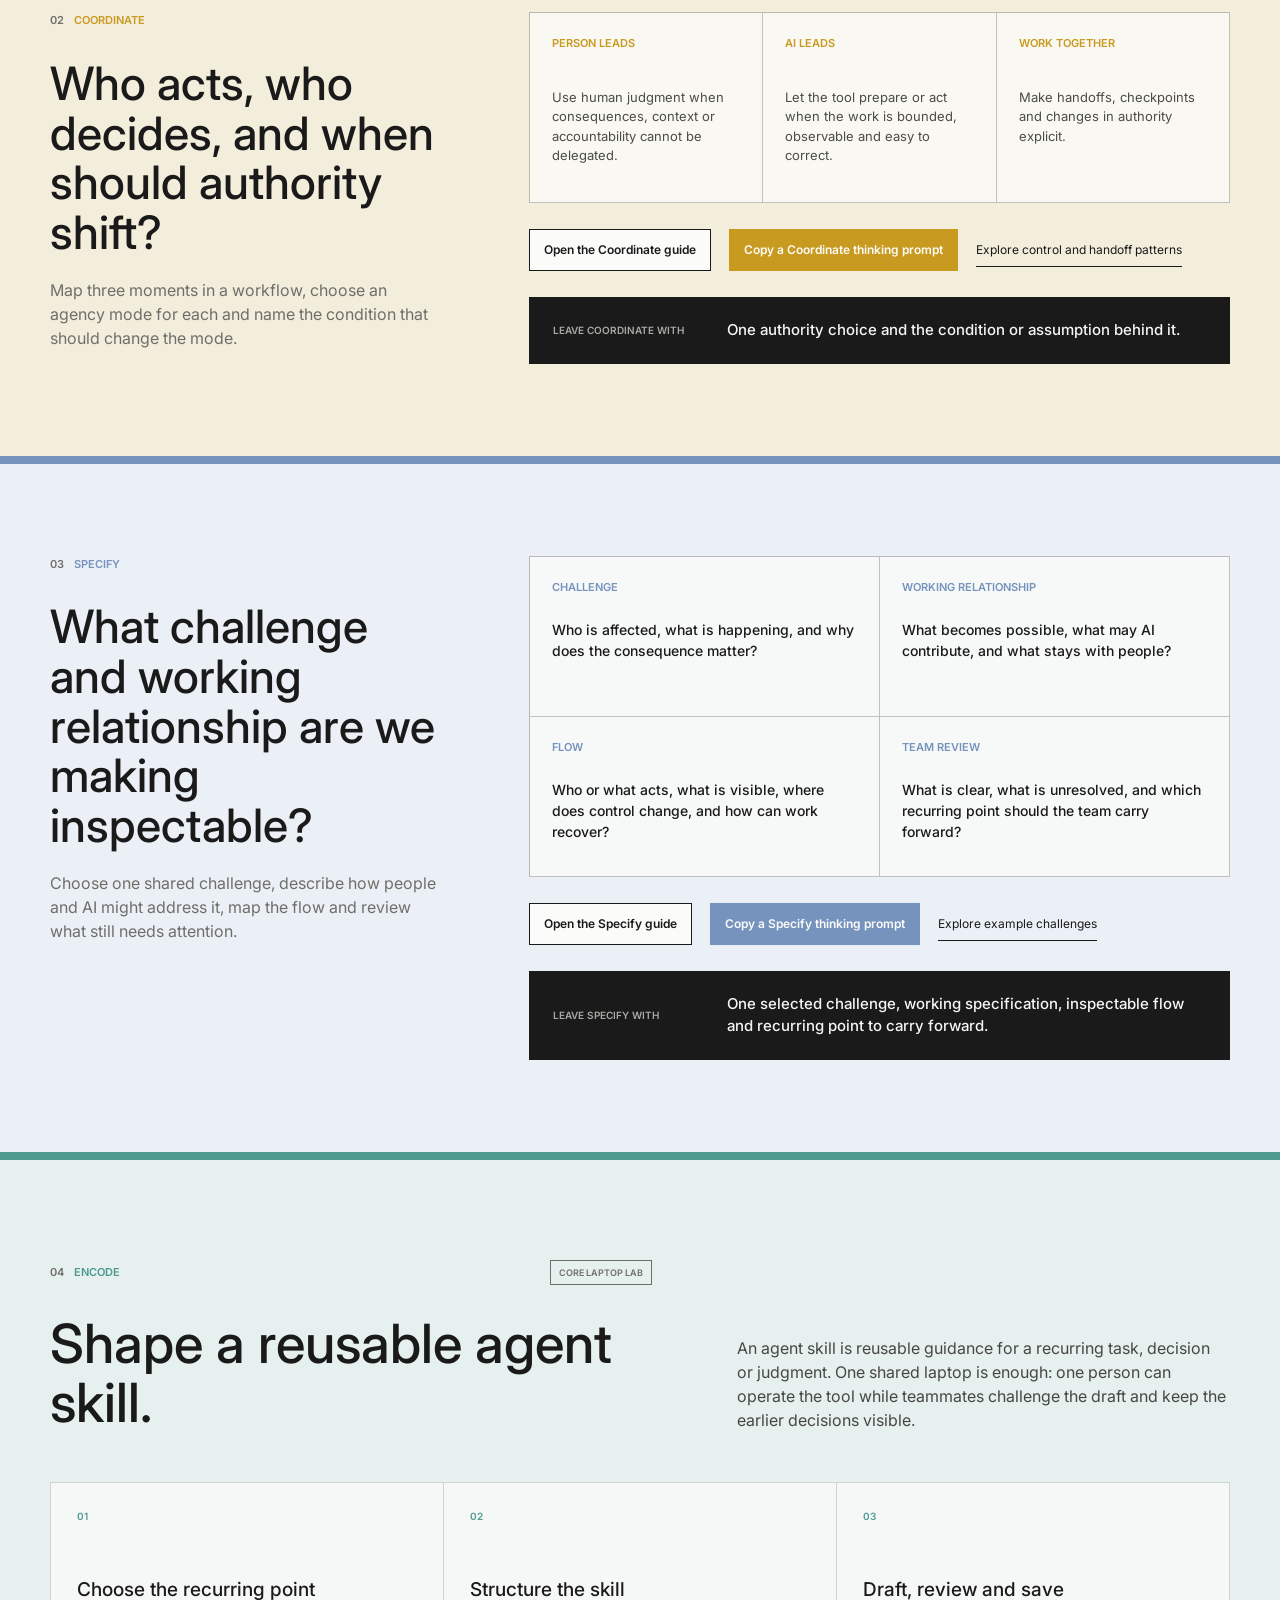
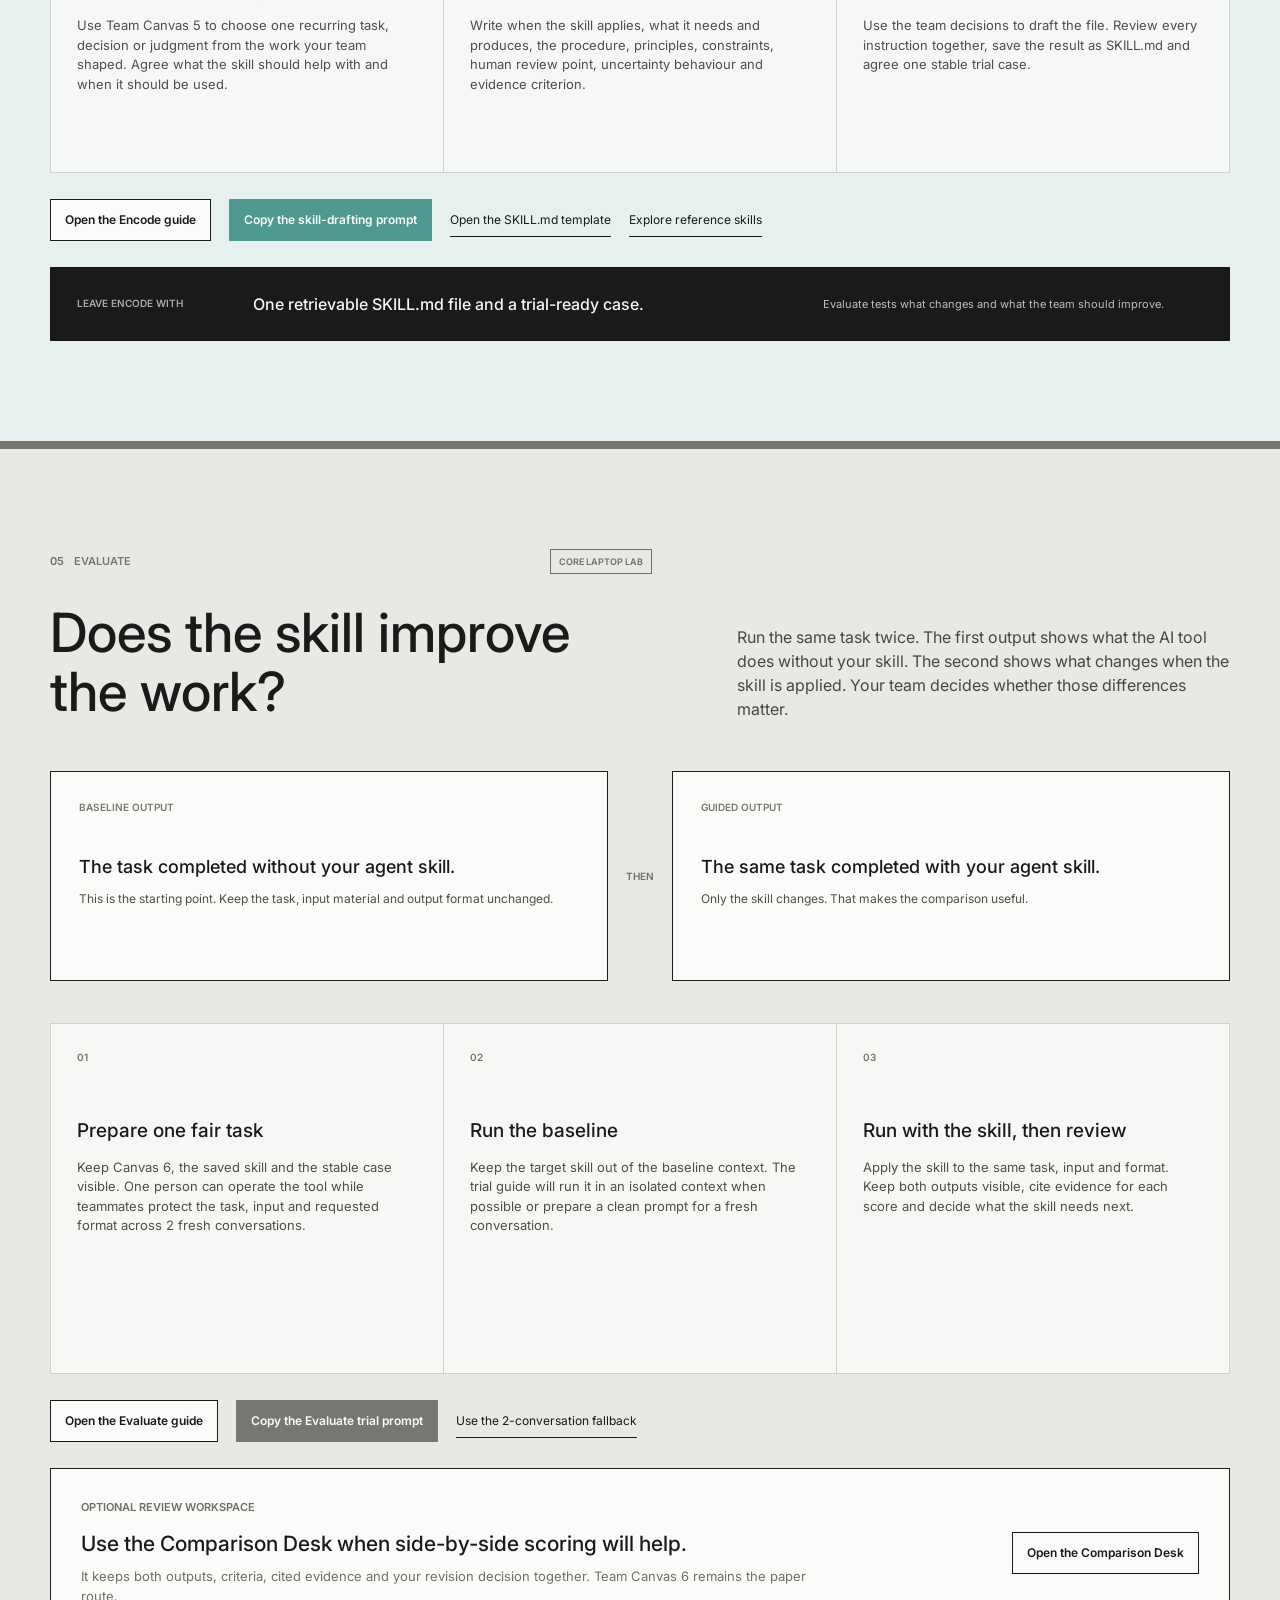
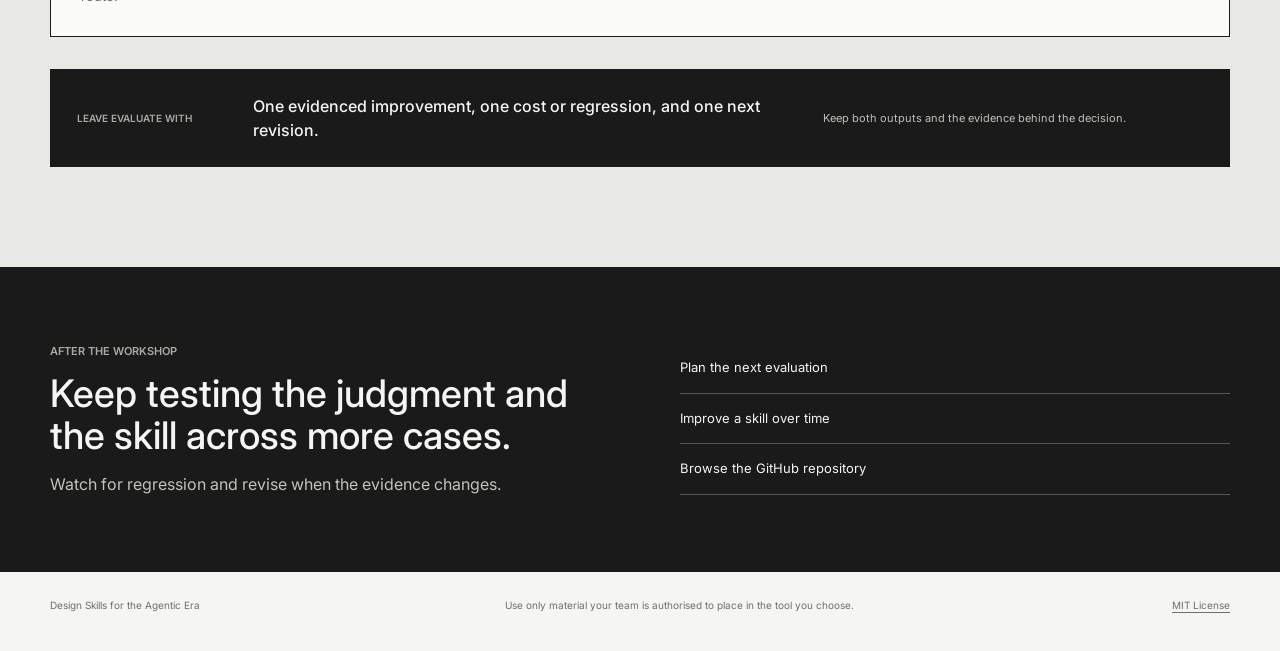
==== commit 28de0ac6: "Refine companion trial guidance and scenarios" ====
--- a/site/index.html
+++ b/site/index.html
@@ -5,9 +5,9 @@
   <meta name="viewport" content="width=device-width, initial-scale=1">
   <meta name="description" content="A participant companion for the Design Skills for the Agentic Era workshop.">
   <title>Design Skills for the Agentic Era</title>
-  <link rel="stylesheet" href="styles.css?v=5">
-  <script src="content.generated.js?v=5" defer></script>
-  <script src="app.js?v=5" defer></script>
+  <link rel="stylesheet" href="styles.css?v=6">
+  <script src="content.generated.js?v=6" defer></script>
+  <script src="app.js?v=6" defer></script>
 </head>
 <body>
   <header class="masthead">
@@ -203,7 +203,7 @@
 
         <div class="stage-actions lab-actions" aria-label="Evaluate support">
           <button class="button" type="button" data-resource="workshop/05-evaluate/00-start-here.md">Open the Evaluate guide</button>
-          <button class="button button-ai" type="button" data-resource="skills/run-skill-trial/SKILL.md">Run the skill trial</button>
+          <button class="button button-ai" type="button" data-copy-action="evaluate">Copy the Evaluate trial prompt</button>
           <button class="text-link" type="button" data-resource="workshop/05-evaluate/prompt--run-and-review.md">Use the 2-conversation fallback</button>
         </div>
 
--- a/site/styles.css
+++ b/site/styles.css
@@ -68,7 +68,7 @@
 
 .button { display: inline-flex; min-height: 42px; padding: 10px 14px; align-items: center; justify-content: center; border: 1px solid var(--ink); border-radius: 0; background: var(--white); color: var(--ink); font-size: 12px; font-weight: 600; text-align: center; text-decoration: none; cursor: pointer; transition: background .16s, color .16s, border-color .16s, transform .16s; }
 .button:hover, .button:focus-visible { background: var(--ink); color: var(--paper); transform: translateY(-1px); }
-.button-ai { border-color: color-mix(in srgb, var(--stage) 76%, var(--ink)); background: color-mix(in srgb, var(--stage) 76%, var(--ink)); color: var(--white); }
+.button-ai { border-color: var(--stage); background: var(--stage); color: var(--white); }
 .button-ai:hover, .button-ai:focus-visible { border-color: var(--ink); background: var(--ink); color: var(--paper); }
 .button-inverse { border-color: var(--paper); background: var(--paper); color: var(--ink); }
 .button-inverse:hover, .button-inverse:focus-visible { border-color: #d4d4cf; background: #d4d4cf; color: var(--ink); }
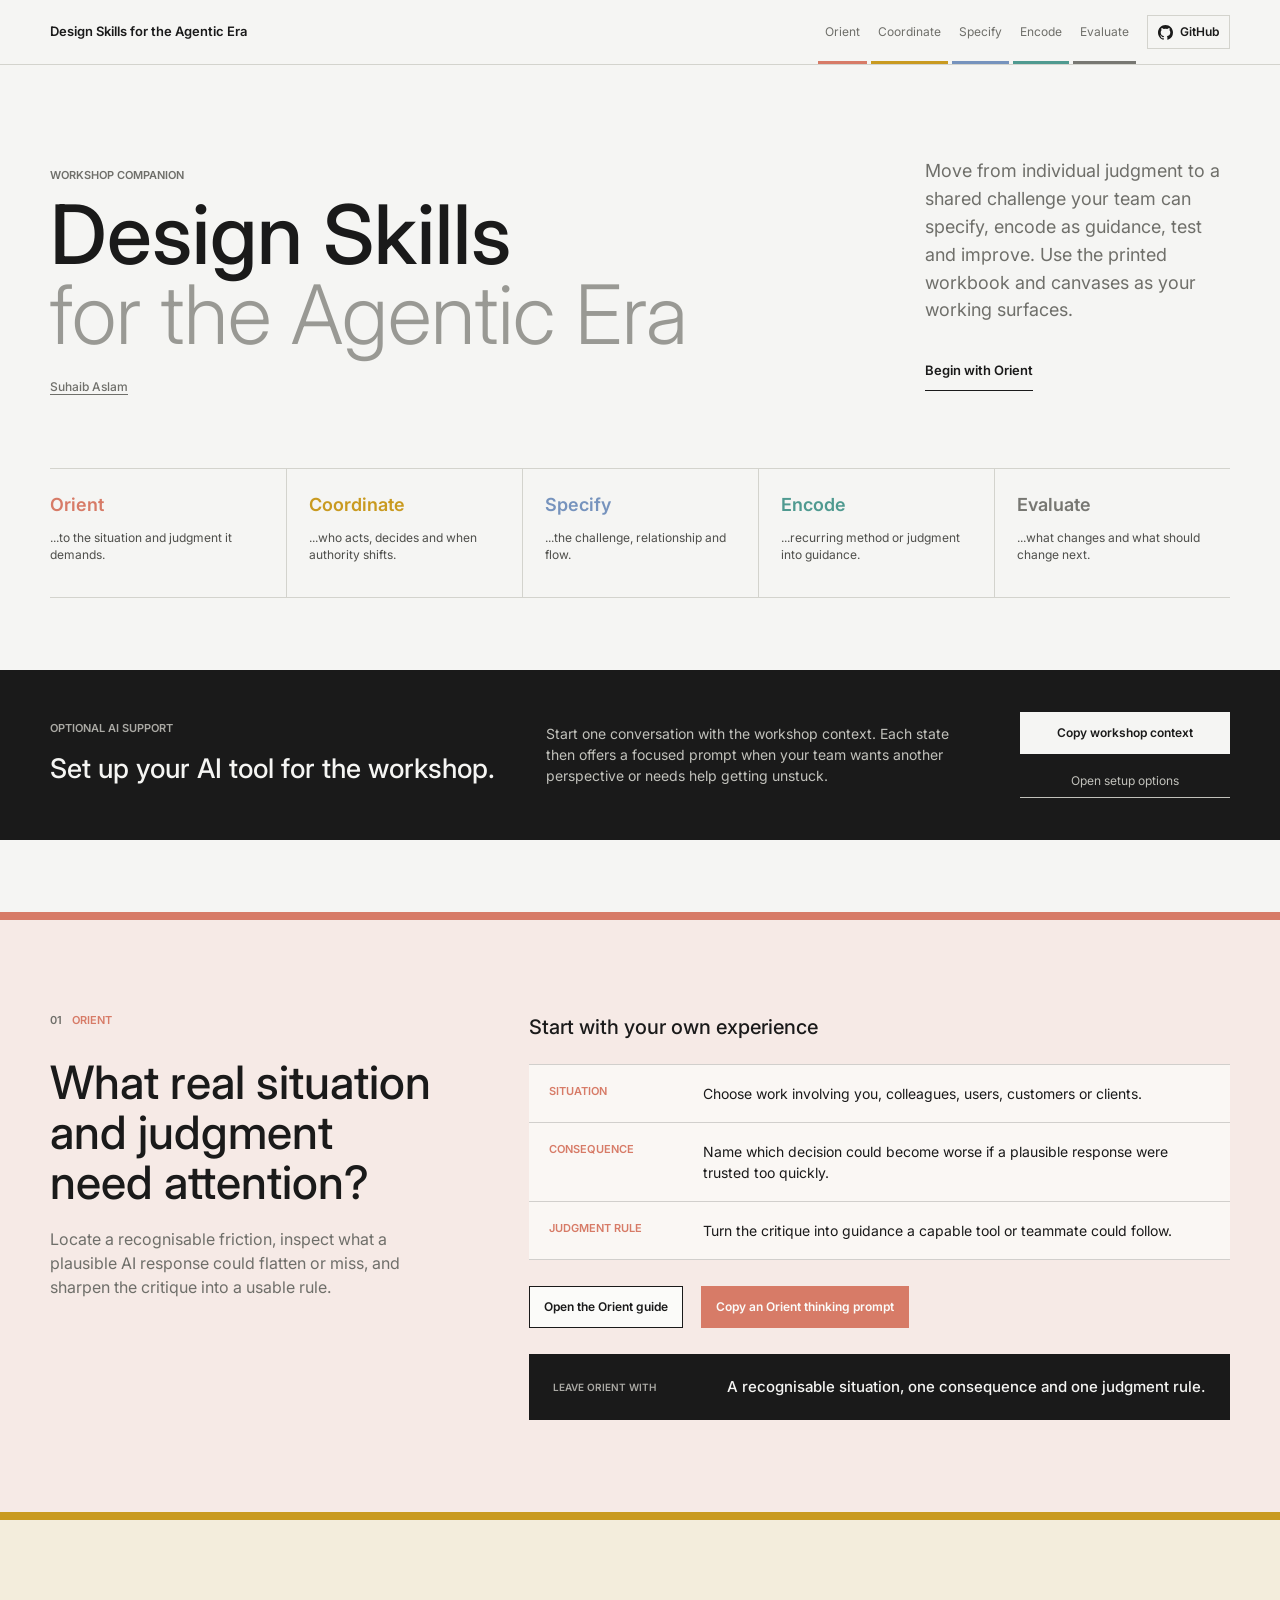
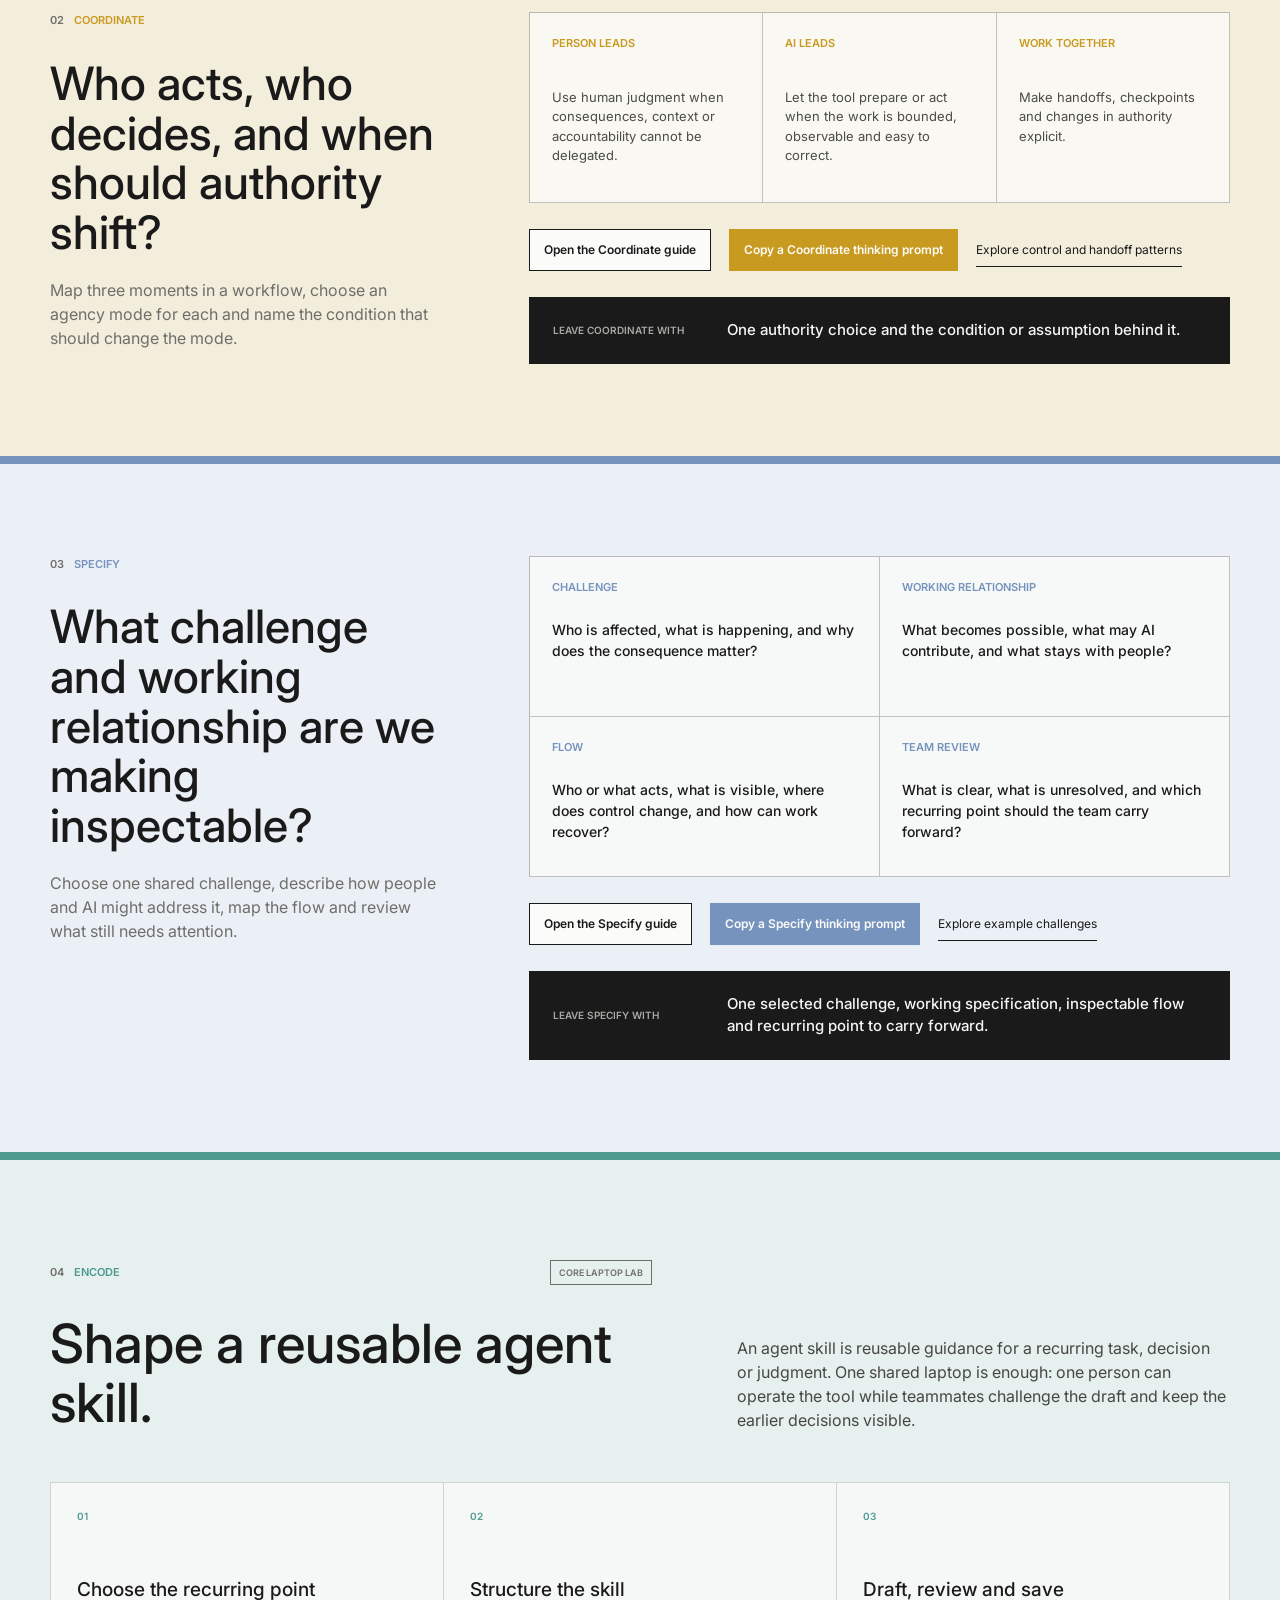
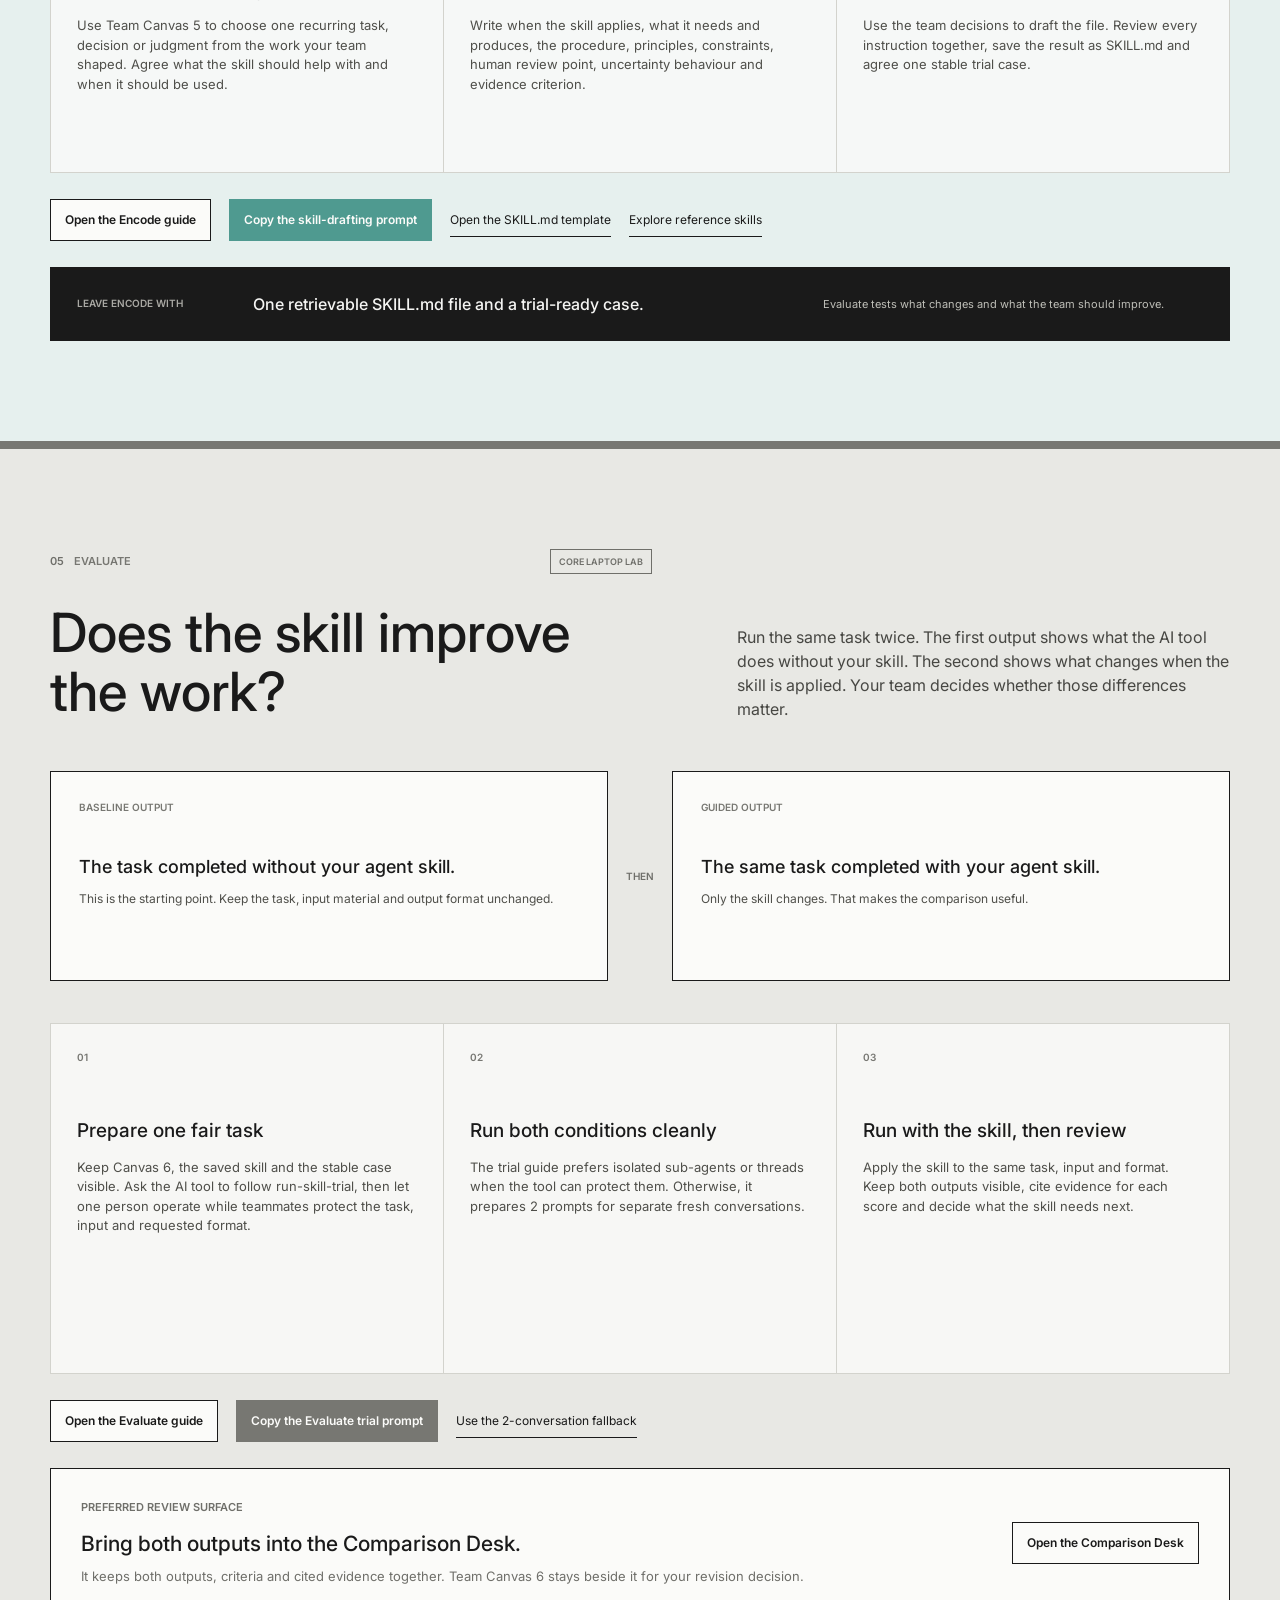
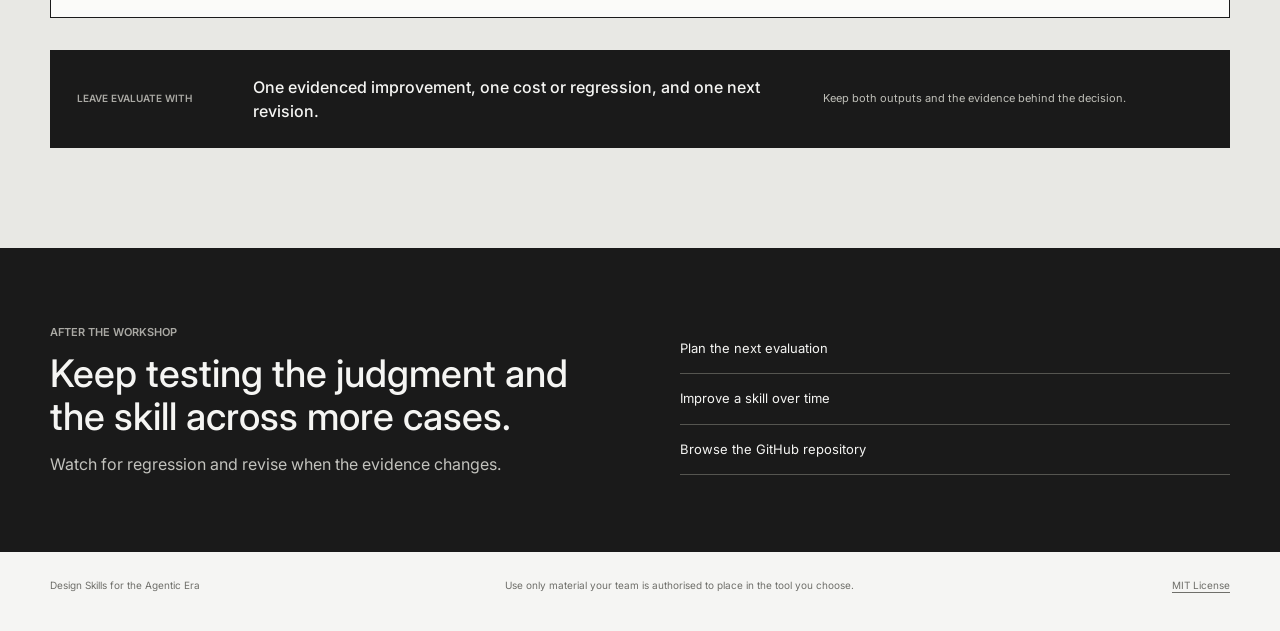
==== commit 7a4afcaf: "Sharpen workshop trial and coordination guidance" ====
--- a/site/index.html
+++ b/site/index.html
@@ -31,7 +31,7 @@
           <p class="author"><a href="https://www.suhaibaslam.com">Suhaib Aslam</a></p>
         </div>
         <div class="hero-intro">
-          <p>Carry one real AI-supported workflow from a human judgment to guidance your team can test, compare and improve. Use the printed workbook and canvases as your working surfaces.</p>
+          <p>Move from individual judgment to a shared challenge your team can specify, encode as guidance, test and improve. Use the printed workbook and canvases as your working surfaces.</p>
           <a class="primary-link" href="#orient">Begin with Orient</a>
         </div>
       </div>
@@ -187,12 +187,12 @@
           <article>
             <span class="step-number">01</span>
             <h3>Prepare one fair task</h3>
-            <p>Keep Canvas 6, the saved skill and the stable case visible. One person can operate the tool while teammates protect the task, input and requested format across 2 fresh conversations.</p>
+            <p>Keep Canvas 6, the saved skill and the stable case visible. Ask the AI tool to follow run-skill-trial, then let one person operate while teammates protect the task, input and requested format.</p>
           </article>
           <article>
             <span class="step-number">02</span>
-            <h3>Run the baseline</h3>
-            <p>Keep the target skill out of the baseline context. The trial guide will run it in an isolated context when possible or prepare a clean prompt for a fresh conversation.</p>
+            <h3>Run both conditions cleanly</h3>
+            <p>The trial guide prefers isolated sub-agents or threads when the tool can protect them. Otherwise, it prepares 2 prompts for separate fresh conversations.</p>
           </article>
           <article>
             <span class="step-number">03</span>
@@ -209,9 +209,9 @@
 
         <div class="desk-callout">
           <div>
-            <p class="eyebrow">Optional review workspace</p>
-            <h3>Use the Comparison Desk when side-by-side scoring will help.</h3>
-            <p>It keeps both outputs, criteria, cited evidence and your revision decision together. Team Canvas 6 remains the paper route.</p>
+            <p class="eyebrow">Preferred review surface</p>
+            <h3>Bring both outputs into the Comparison Desk.</h3>
+            <p>It keeps both outputs, criteria and cited evidence together. Team Canvas 6 stays beside it for your revision decision.</p>
           </div>
           <a class="button" data-desk href="../workshop/05-evaluate/comparison-desk.html">Open the Comparison Desk</a>
         </div>
